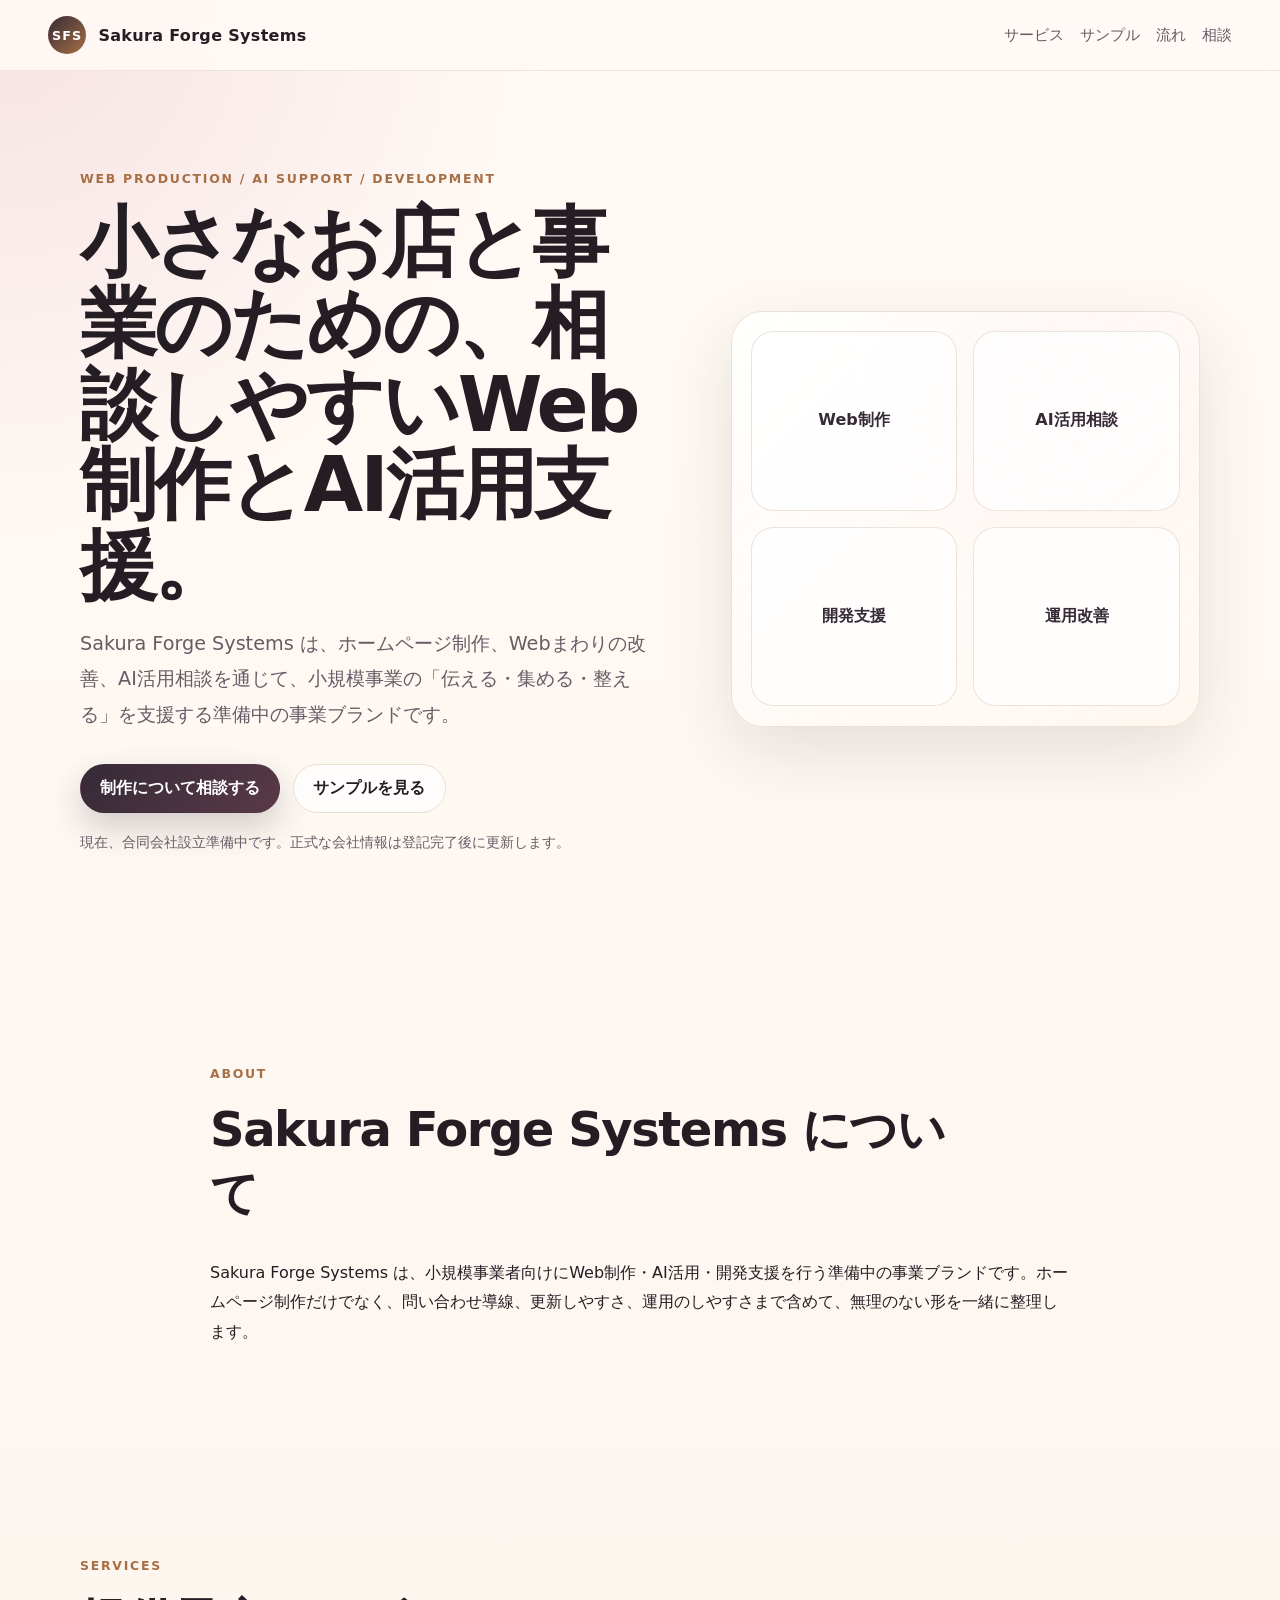
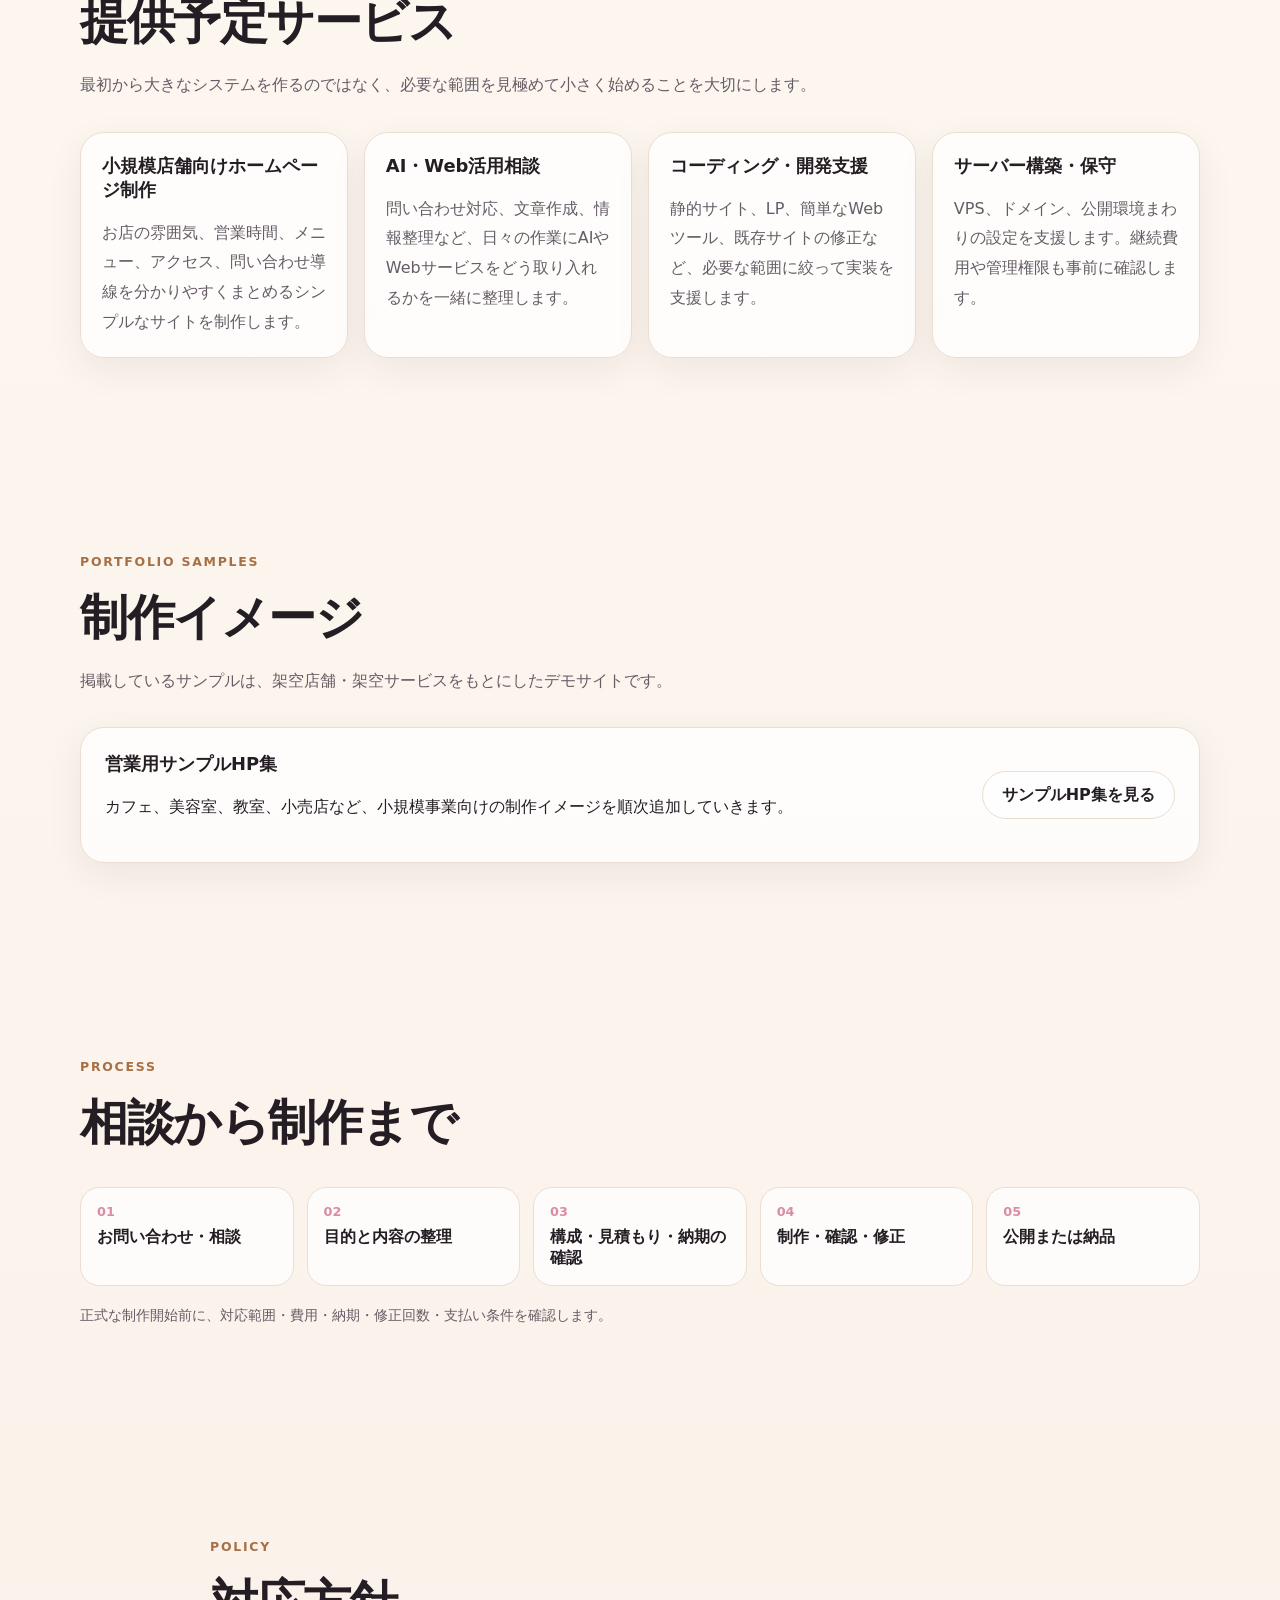
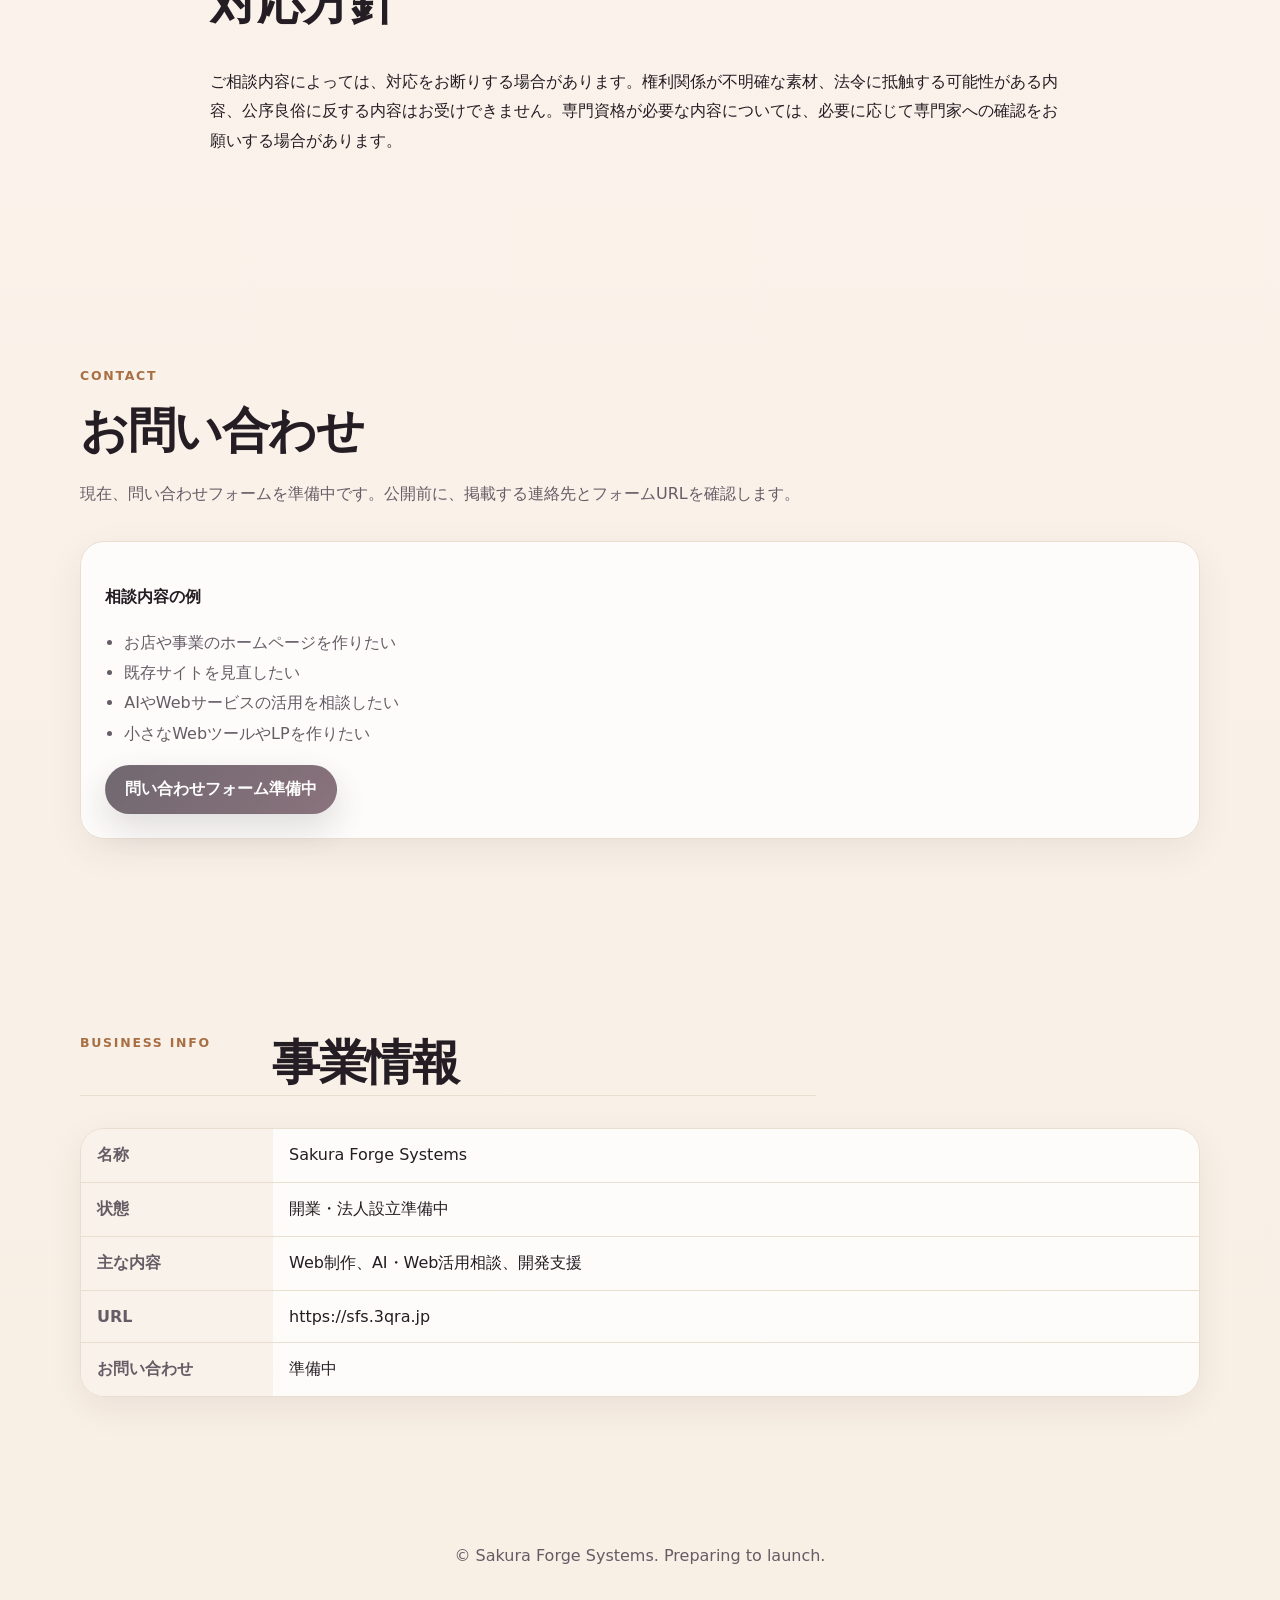
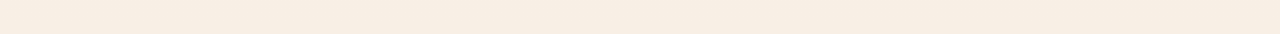
==== index.html @ 9e164d6a "Add initial company website" ====
<!DOCTYPE html>
<html lang="ja">
<head>
  <meta charset="utf-8">
  <meta name="viewport" content="width=device-width, initial-scale=1">
  <meta name="description" content="Sakura Forge Systems は、小規模店舗・個人事業向けに、ホームページ制作、Web改善、AI活用相談、開発支援を行う準備中の事業ブランドです。">
  <meta property="og:title" content="Sakura Forge Systems | 小さなお店と事業のためのWeb制作・AI活用支援">
  <meta property="og:description" content="小規模店舗・個人事業向けに、ホームページ制作、Web改善、AI活用相談、開発支援を行う準備中の事業ブランドです。">
  <meta property="og:type" content="website">
  <meta property="og:url" content="https://sfs.3qra.jp/">
  <meta name="theme-color" content="#2f2530">
  <title>Sakura Forge Systems | 小さなお店と事業のためのWeb制作・AI活用支援</title>
  <link rel="stylesheet" href="./styles.css">
</head>
<body>
  <header class="site-header">
    <a class="brand" href="#top" aria-label="Sakura Forge Systems ホーム">
      <span class="brand-mark">SFS</span>
      <span class="brand-text">Sakura Forge Systems</span>
    </a>
    <nav class="nav" aria-label="主要ナビゲーション">
      <a href="#services">サービス</a>
      <a href="#samples">サンプル</a>
      <a href="#process">流れ</a>
      <a href="#contact">相談</a>
    </nav>
  </header>

  <main id="top">
    <section class="hero section">
      <div class="hero-copy">
        <p class="eyebrow">Web production / AI support / Development</p>
        <h1>小さなお店と事業のための、相談しやすいWeb制作とAI活用支援。</h1>
        <p class="lead">Sakura Forge Systems は、ホームページ制作、Webまわりの改善、AI活用相談を通じて、小規模事業の「伝える・集める・整える」を支援する準備中の事業ブランドです。</p>
        <div class="actions">
          <a class="button primary" href="#contact">制作について相談する</a>
          <a class="button secondary" href="#samples">サンプルを見る</a>
        </div>
        <p class="notice">現在、合同会社設立準備中です。正式な会社情報は登記完了後に更新します。</p>
      </div>
      <div class="hero-card" aria-label="提供領域の概要">
        <span>Web制作</span>
        <span>AI活用相談</span>
        <span>開発支援</span>
        <span>運用改善</span>
      </div>
    </section>

    <section class="section about" id="about">
      <div class="section-heading">
        <p class="eyebrow">About</p>
        <h2>Sakura Forge Systems について</h2>
      </div>
      <p>Sakura Forge Systems は、小規模事業者向けにWeb制作・AI活用・開発支援を行う準備中の事業ブランドです。ホームページ制作だけでなく、問い合わせ導線、更新しやすさ、運用のしやすさまで含めて、無理のない形を一緒に整理します。</p>
    </section>

    <section class="section" id="services">
      <div class="section-heading">
        <p class="eyebrow">Services</p>
        <h2>提供予定サービス</h2>
        <p>最初から大きなシステムを作るのではなく、必要な範囲を見極めて小さく始めることを大切にします。</p>
      </div>
      <div class="card-grid">
        <article class="card">
          <h3>小規模店舗向けホームページ制作</h3>
          <p>お店の雰囲気、営業時間、メニュー、アクセス、問い合わせ導線を分かりやすくまとめるシンプルなサイトを制作します。</p>
        </article>
        <article class="card">
          <h3>AI・Web活用相談</h3>
          <p>問い合わせ対応、文章作成、情報整理など、日々の作業にAIやWebサービスをどう取り入れるかを一緒に整理します。</p>
        </article>
        <article class="card">
          <h3>コーディング・開発支援</h3>
          <p>静的サイト、LP、簡単なWebツール、既存サイトの修正など、必要な範囲に絞って実装を支援します。</p>
        </article>
        <article class="card">
          <h3>サーバー構築・保守</h3>
          <p>VPS、ドメイン、公開環境まわりの設定を支援します。継続費用や管理権限も事前に確認します。</p>
        </article>
      </div>
    </section>

    <section class="section samples" id="samples">
      <div class="section-heading">
        <p class="eyebrow">Portfolio Samples</p>
        <h2>制作イメージ</h2>
        <p>掲載しているサンプルは、架空店舗・架空サービスをもとにしたデモサイトです。</p>
      </div>
      <div class="sample-panel">
        <div>
          <h3>営業用サンプルHP集</h3>
          <p>カフェ、美容室、教室、小売店など、小規模事業向けの制作イメージを順次追加していきます。</p>
        </div>
        <a class="button secondary" href="https://github.com/Sakura-Forge-Systems/Sakura-Forge-Samples" aria-label="サンプルHP集を見る">サンプルHP集を見る</a>
      </div>
    </section>

    <section class="section" id="process">
      <div class="section-heading">
        <p class="eyebrow">Process</p>
        <h2>相談から制作まで</h2>
      </div>
      <ol class="steps">
        <li><span>01</span>お問い合わせ・相談</li>
        <li><span>02</span>目的と内容の整理</li>
        <li><span>03</span>構成・見積もり・納期の確認</li>
        <li><span>04</span>制作・確認・修正</li>
        <li><span>05</span>公開または納品</li>
      </ol>
      <p class="notice">正式な制作開始前に、対応範囲・費用・納期・修正回数・支払い条件を確認します。</p>
    </section>

    <section class="section policy" id="policy">
      <div class="section-heading">
        <p class="eyebrow">Policy</p>
        <h2>対応方針</h2>
      </div>
      <p>ご相談内容によっては、対応をお断りする場合があります。権利関係が不明確な素材、法令に抵触する可能性がある内容、公序良俗に反する内容はお受けできません。専門資格が必要な内容については、必要に応じて専門家への確認をお願いする場合があります。</p>
    </section>

    <section class="section contact" id="contact">
      <div class="section-heading">
        <p class="eyebrow">Contact</p>
        <h2>お問い合わせ</h2>
        <p>現在、問い合わせフォームを準備中です。公開前に、掲載する連絡先とフォームURLを確認します。</p>
      </div>
      <div class="contact-box">
        <p><strong>相談内容の例</strong></p>
        <ul>
          <li>お店や事業のホームページを作りたい</li>
          <li>既存サイトを見直したい</li>
          <li>AIやWebサービスの活用を相談したい</li>
          <li>小さなWebツールやLPを作りたい</li>
        </ul>
        <a class="button primary disabled" href="#" aria-disabled="true">問い合わせフォーム準備中</a>
      </div>
    </section>

    <section class="section business-info" id="info">
      <div class="section-heading">
        <p class="eyebrow">Business Info</p>
        <h2>事業情報</h2>
      </div>
      <dl>
        <div><dt>名称</dt><dd>Sakura Forge Systems</dd></div>
        <div><dt>状態</dt><dd>開業・法人設立準備中</dd></div>
        <div><dt>主な内容</dt><dd>Web制作、AI・Web活用相談、開発支援</dd></div>
        <div><dt>URL</dt><dd>https://sfs.3qra.jp</dd></div>
        <div><dt>お問い合わせ</dt><dd>準備中</dd></div>
      </dl>
    </section>
  </main>

  <footer class="footer">
    <p>© Sakura Forge Systems. Preparing to launch.</p>
  </footer>
</body>
</html>
---- styles.css ----
:root {
  --ink: #241d24;
  --muted: #665c66;
  --paper: #fffaf5;
  --surface: #ffffff;
  --line: #eaded1;
  --sakura: #d98ca5;
  --copper: #a86f45;
  --deep: #352a36;
  --shadow: 0 24px 70px rgba(54, 34, 32, .12);
}

* { box-sizing: border-box; }
html { scroll-behavior: smooth; }
body {
  margin: 0;
  font-family: system-ui, -apple-system, BlinkMacSystemFont, "Segoe UI", sans-serif;
  color: var(--ink);
  background:
    radial-gradient(circle at top left, rgba(217, 140, 165, .22), transparent 34rem),
    linear-gradient(180deg, #fffaf5 0%, #f8efe5 100%);
}

a { color: inherit; }

.site-header {
  position: sticky;
  top: 0;
  z-index: 10;
  display: flex;
  align-items: center;
  justify-content: space-between;
  gap: 1rem;
  padding: 1rem clamp(1rem, 4vw, 3rem);
  background: rgba(255, 250, 245, .86);
  border-bottom: 1px solid rgba(234, 222, 209, .8);
  backdrop-filter: blur(18px);
}

.brand { display: inline-flex; align-items: center; gap: .75rem; text-decoration: none; font-weight: 700; }
.brand-mark {
  display: grid;
  place-items: center;
  width: 2.4rem;
  height: 2.4rem;
  border-radius: 999px;
  color: white;
  background: linear-gradient(135deg, var(--deep), var(--copper));
  font-size: .8rem;
  letter-spacing: .08em;
}
.brand-text { letter-spacing: .02em; }
.nav { display: flex; gap: 1rem; font-size: .92rem; color: var(--muted); }
.nav a { text-decoration: none; }
.nav a:hover { color: var(--ink); }

.section { width: min(1120px, calc(100% - 2rem)); margin: 0 auto; padding: clamp(3.5rem, 8vw, 6rem) 0; }
.hero { display: grid; grid-template-columns: minmax(0, 1.1fr) minmax(280px, .9fr); gap: clamp(2rem, 6vw, 5rem); align-items: center; min-height: 78vh; }
.eyebrow { margin: 0 0 .8rem; color: var(--copper); font-size: .78rem; text-transform: uppercase; letter-spacing: .14em; font-weight: 700; }
h1, h2, h3, p { overflow-wrap: anywhere; }
h1 { margin: 0; font-size: clamp(2.3rem, 6vw, 5rem); line-height: 1.05; letter-spacing: -.04em; }
h2 { margin: 0; font-size: clamp(1.8rem, 4vw, 3rem); letter-spacing: -.03em; }
h3 { margin: 0 0 .75rem; font-size: 1.12rem; }
p { line-height: 1.85; }
.lead { color: var(--muted); font-size: clamp(1rem, 2vw, 1.2rem); max-width: 42rem; }
.actions { display: flex; flex-wrap: wrap; gap: .8rem; margin: 2rem 0 1rem; }
.button {
  display: inline-flex;
  align-items: center;
  justify-content: center;
  min-height: 3rem;
  padding: .8rem 1.2rem;
  border-radius: 999px;
  text-decoration: none;
  font-weight: 700;
  border: 1px solid var(--line);
}
.primary { color: #fff; background: linear-gradient(135deg, var(--deep), #5a3948); border-color: transparent; box-shadow: 0 14px 34px rgba(53, 42, 54, .22); }
.secondary { background: rgba(255,255,255,.78); }
.disabled { opacity: .7; pointer-events: none; }
.notice { color: var(--muted); font-size: .9rem; }

.hero-card {
  min-height: 26rem;
  display: grid;
  grid-template-columns: 1fr 1fr;
  gap: 1rem;
  padding: 1.2rem;
  border: 1px solid rgba(234, 222, 209, .9);
  border-radius: 2rem;
  background:
    linear-gradient(135deg, rgba(255,255,255,.88), rgba(255,246,239,.78)),
    radial-gradient(circle at 70% 20%, rgba(217, 140, 165, .34), transparent 14rem);
  box-shadow: var(--shadow);
}
.hero-card span {
  display: grid;
  place-items: center;
  padding: 1rem;
  border-radius: 1.4rem;
  background: rgba(255,255,255,.72);
  border: 1px solid rgba(234, 222, 209, .82);
  color: var(--deep);
  font-weight: 700;
  text-align: center;
}

.section-heading { max-width: 46rem; margin-bottom: 2rem; }
.section-heading p:last-child { color: var(--muted); }
.about, .policy { max-width: 860px; }
.card-grid { display: grid; grid-template-columns: repeat(4, 1fr); gap: 1rem; }
.card, .sample-panel, .contact-box, .business-info dl {
  border: 1px solid var(--line);
  border-radius: 1.5rem;
  background: rgba(255,255,255,.78);
  box-shadow: 0 12px 36px rgba(54, 34, 32, .07);
}
.card { padding: 1.3rem; }
.card p { color: var(--muted); margin-bottom: 0; }
.sample-panel { display: flex; align-items: center; justify-content: space-between; gap: 1.5rem; padding: 1.5rem; }
.steps { display: grid; grid-template-columns: repeat(5, 1fr); gap: .8rem; list-style: none; padding: 0; margin: 0 0 1rem; }
.steps li { padding: 1rem; border-radius: 1.2rem; background: rgba(255,255,255,.76); border: 1px solid var(--line); font-weight: 700; }
.steps span { display: block; color: var(--sakura); margin-bottom: .5rem; font-size: .8rem; }
.contact-box { padding: 1.5rem; }
.contact-box ul { line-height: 1.9; color: var(--muted); padding-left: 1.2rem; }
.business-info dl { margin: 0; overflow: hidden; }
.business-info div { display: grid; grid-template-columns: 12rem 1fr; border-bottom: 1px solid var(--line); }
.business-info div:last-child { border-bottom: 0; }
dt, dd { padding: 1rem; margin: 0; }
dt { color: var(--muted); background: rgba(248, 239, 229, .72); font-weight: 700; }
.footer { padding: 2rem 1rem 3rem; text-align: center; color: var(--muted); }

@media (max-width: 900px) {
  .hero { grid-template-columns: 1fr; min-height: auto; }
  .card-grid { grid-template-columns: repeat(2, 1fr); }
  .steps { grid-template-columns: 1fr 1fr; }
}
@media (max-width: 640px) {
  .site-header { align-items: flex-start; flex-direction: column; }
  .nav { width: 100%; overflow-x: auto; padding-bottom: .25rem; }
  .brand-text { font-size: .95rem; }
  .hero-card { min-height: 18rem; }
  .card-grid, .steps { grid-template-columns: 1fr; }
  .sample-panel { align-items: flex-start; flex-direction: column; }
  .business-info div { grid-template-columns: 1fr; }
  dt, dd { padding: .85rem 1rem; }
}
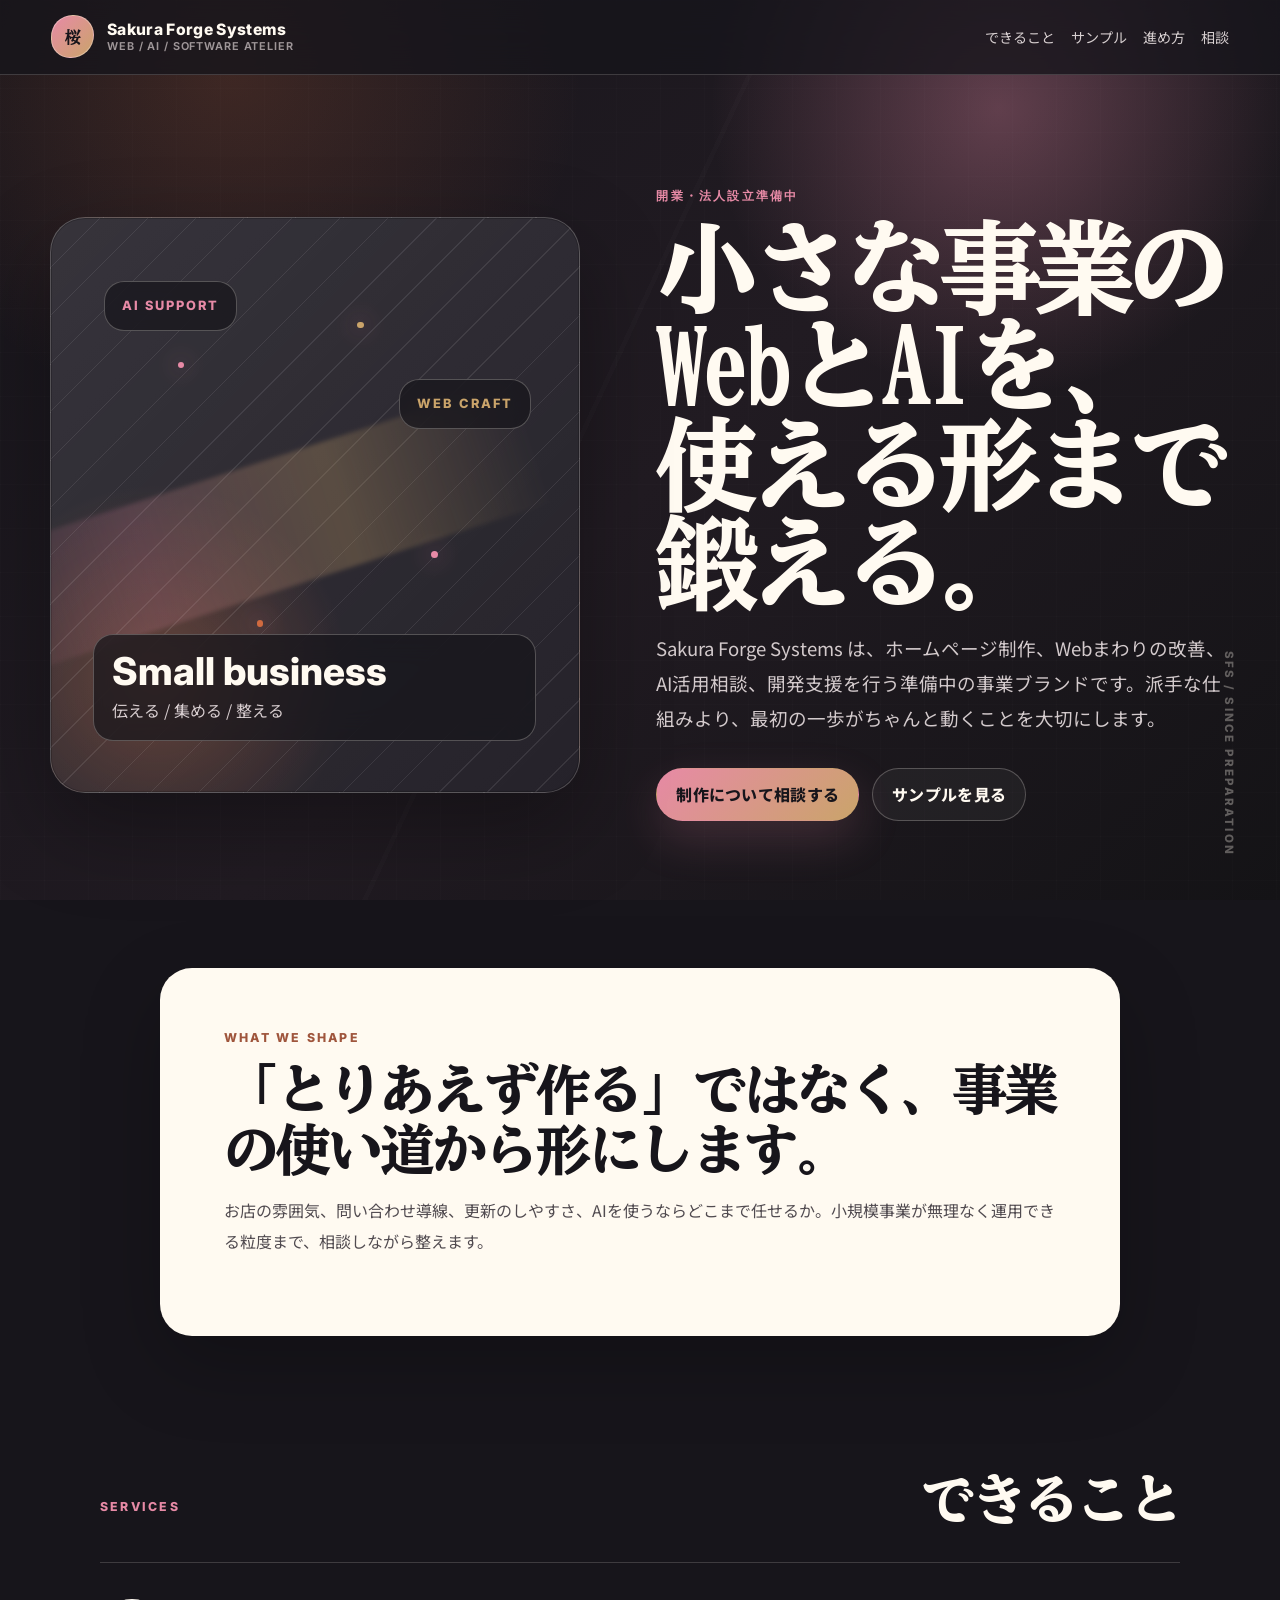
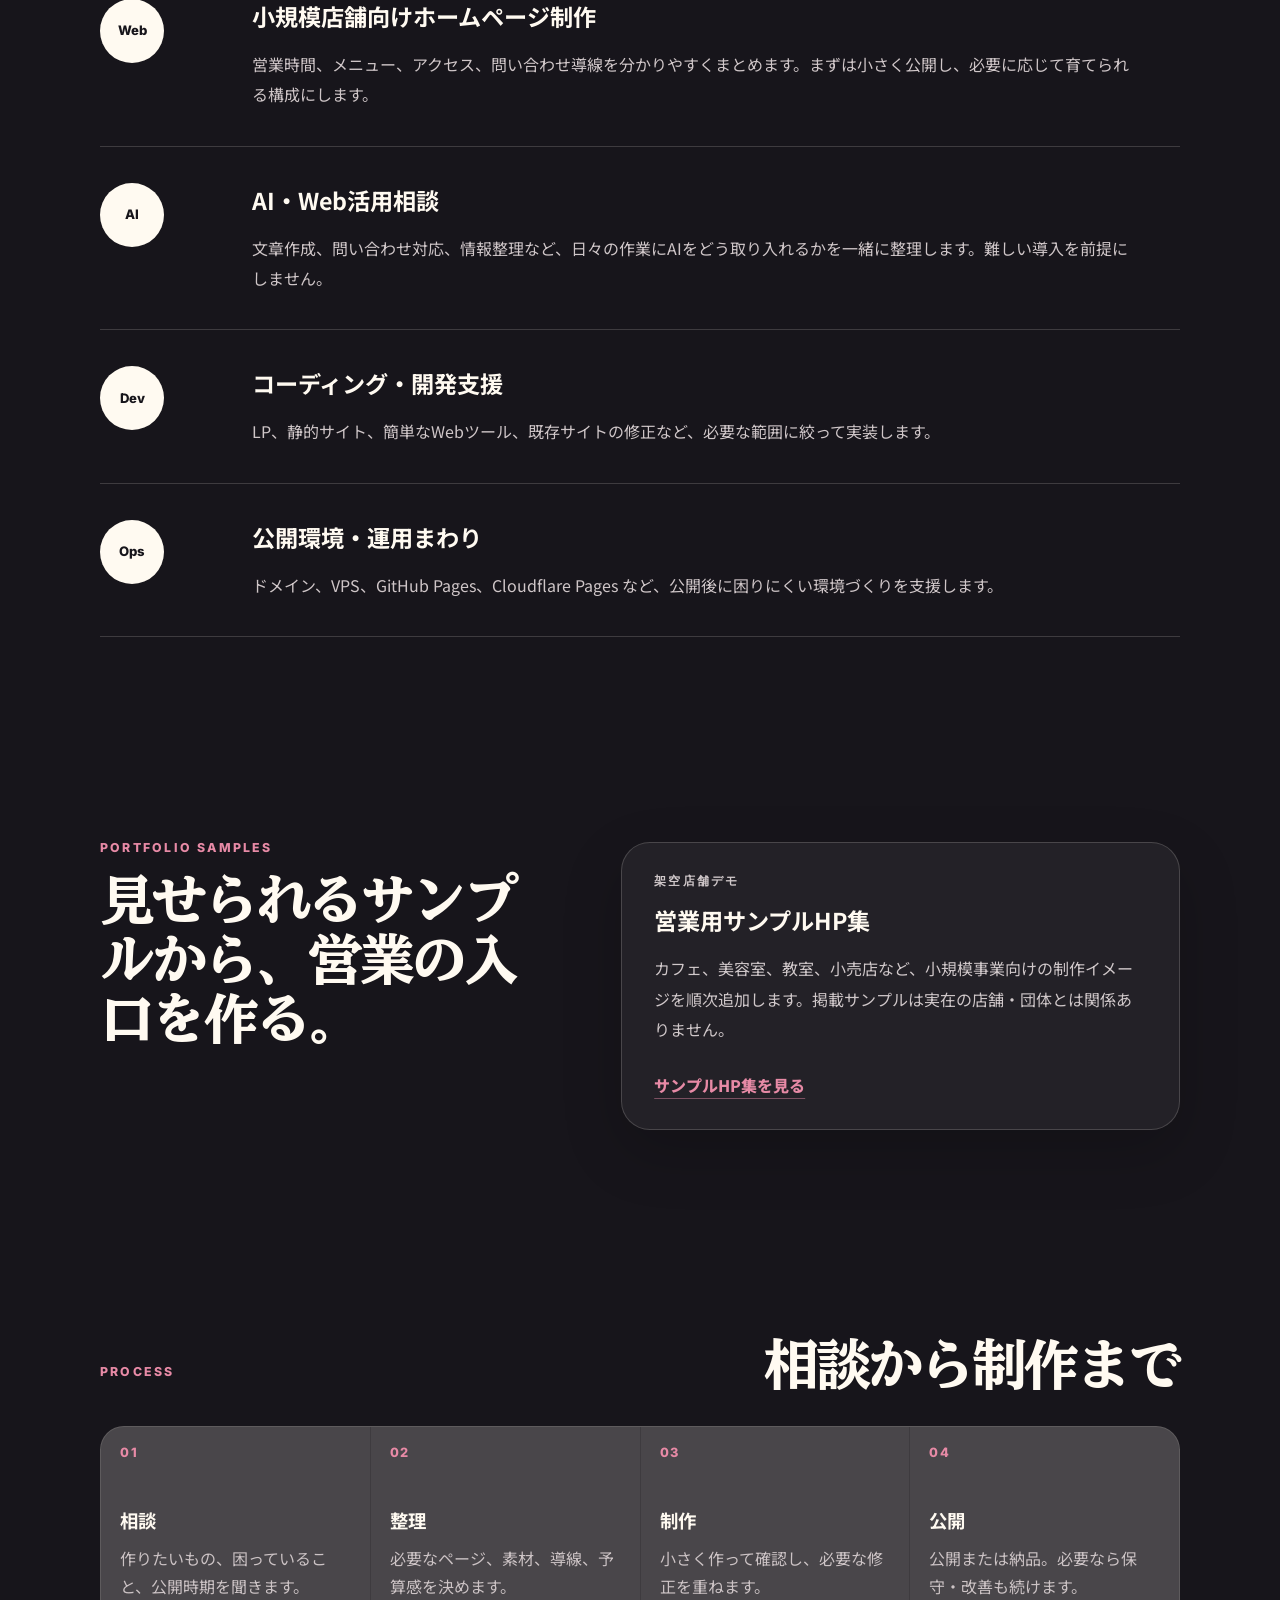
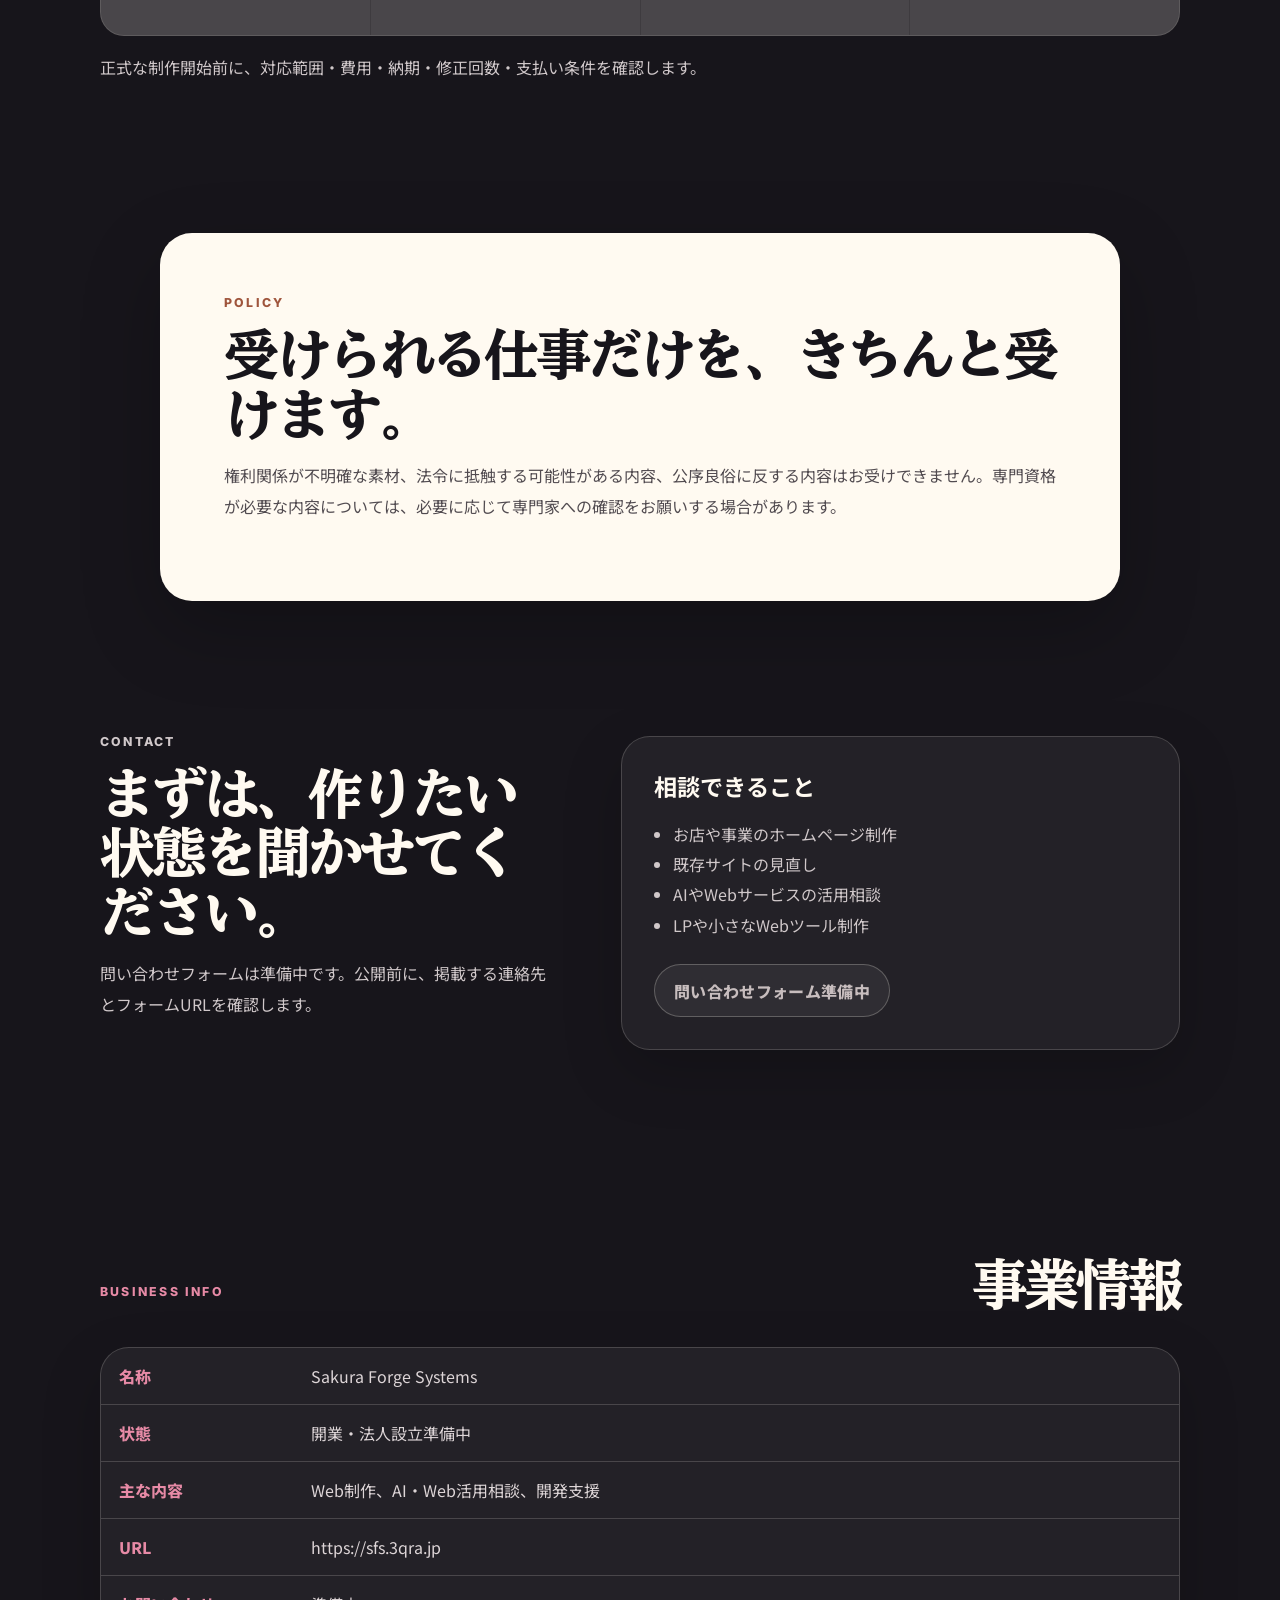
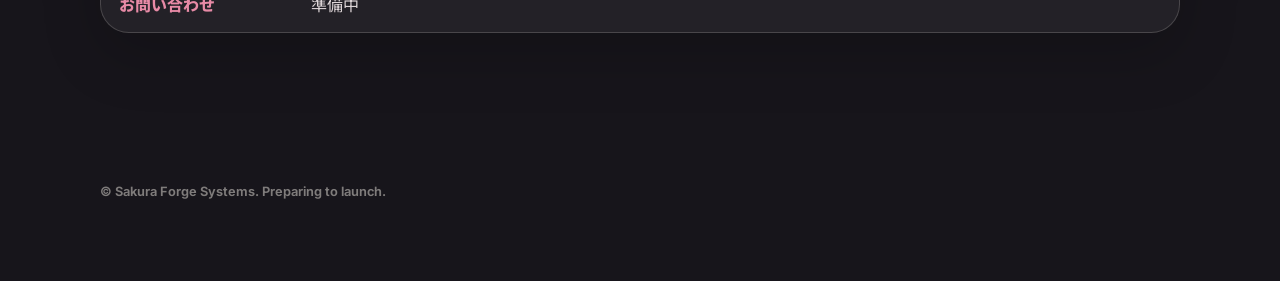
==== commit 6f716370: "Redesign company website with forge identity" ====
--- a/index.html
+++ b/index.html
@@ -4,144 +4,164 @@
   <meta charset="utf-8">
   <meta name="viewport" content="width=device-width, initial-scale=1">
   <meta name="description" content="Sakura Forge Systems は、小規模店舗・個人事業向けに、ホームページ制作、Web改善、AI活用相談、開発支援を行う準備中の事業ブランドです。">
-  <meta property="og:title" content="Sakura Forge Systems | 小さなお店と事業のためのWeb制作・AI活用支援">
-  <meta property="og:description" content="小規模店舗・個人事業向けに、ホームページ制作、Web改善、AI活用相談、開発支援を行う準備中の事業ブランドです。">
+  <meta property="og:title" content="Sakura Forge Systems | 小さな事業のWebとAIを鍛える工房">
+  <meta property="og:description" content="小規模店舗・個人事業向けに、Web制作、AI活用相談、開発支援を行う準備中の事業ブランドです。">
   <meta property="og:type" content="website">
   <meta property="og:url" content="https://sfs.3qra.jp/">
-  <meta name="theme-color" content="#2f2530">
-  <title>Sakura Forge Systems | 小さなお店と事業のためのWeb制作・AI活用支援</title>
+  <meta name="theme-color" content="#17151b">
+  <title>Sakura Forge Systems | 小さな事業のWebとAIを鍛える工房</title>
+  <link rel="preconnect" href="https://fonts.googleapis.com">
+  <link rel="preconnect" href="https://fonts.gstatic.com" crossorigin>
+  <link href="https://fonts.googleapis.com/css2?family=BIZ+UDMincho:wght@400;700&family=Inter:wght@500;650;800&family=Noto+Sans+JP:wght@400;500;700;900&display=swap" rel="stylesheet">
   <link rel="stylesheet" href="./styles.css">
 </head>
 <body>
+  <a class="skip-link" href="#content">本文へ移動</a>
+
   <header class="site-header">
     <a class="brand" href="#top" aria-label="Sakura Forge Systems ホーム">
-      <span class="brand-mark">SFS</span>
-      <span class="brand-text">Sakura Forge Systems</span>
+      <span class="brand-sigil">桜</span>
+      <span>
+        <strong>Sakura Forge Systems</strong>
+        <small>Web / AI / Software atelier</small>
+      </span>
     </a>
-    <nav class="nav" aria-label="主要ナビゲーション">
-      <a href="#services">サービス</a>
+    <nav class="site-nav" aria-label="主要ナビゲーション">
+      <a href="#services">できること</a>
       <a href="#samples">サンプル</a>
-      <a href="#process">流れ</a>
+      <a href="#process">進め方</a>
       <a href="#contact">相談</a>
     </nav>
   </header>
 
-  <main id="top">
-    <section class="hero section">
+  <main id="content">
+    <section class="hero" id="top" aria-labelledby="hero-title">
+      <div class="forge-plate" aria-hidden="true">
+        <span class="spark s1"></span>
+        <span class="spark s2"></span>
+        <span class="spark s3"></span>
+        <span class="spark s4"></span>
+        <div class="plate-card plate-main">
+          <b>Small business</b>
+          <span>伝える / 集める / 整える</span>
+        </div>
+        <div class="plate-card plate-sub">AI support</div>
+        <div class="plate-card plate-sub second">Web craft</div>
+      </div>
+
       <div class="hero-copy">
-        <p class="eyebrow">Web production / AI support / Development</p>
-        <h1>小さなお店と事業のための、相談しやすいWeb制作とAI活用支援。</h1>
-        <p class="lead">Sakura Forge Systems は、ホームページ制作、Webまわりの改善、AI活用相談を通じて、小規模事業の「伝える・集める・整える」を支援する準備中の事業ブランドです。</p>
-        <div class="actions">
+        <p class="kicker">開業・法人設立準備中</p>
+        <h1 id="hero-title">小さな事業のWebとAIを、使える形まで鍛える。</h1>
+        <p class="hero-lead">Sakura Forge Systems は、ホームページ制作、Webまわりの改善、AI活用相談、開発支援を行う準備中の事業ブランドです。派手な仕組みより、最初の一歩がちゃんと動くことを大切にします。</p>
+        <div class="hero-actions" aria-label="主要アクション">
           <a class="button primary" href="#contact">制作について相談する</a>
-          <a class="button secondary" href="#samples">サンプルを見る</a>
+          <a class="button ghost" href="#samples">サンプルを見る</a>
         </div>
-        <p class="notice">現在、合同会社設立準備中です。正式な会社情報は登記完了後に更新します。</p>
       </div>
-      <div class="hero-card" aria-label="提供領域の概要">
-        <span>Web制作</span>
-        <span>AI活用相談</span>
-        <span>開発支援</span>
-        <span>運用改善</span>
-      </div>
+
+      <p class="vertical-note">SFS / since preparation</p>
     </section>
 
-    <section class="section about" id="about">
-      <div class="section-heading">
-        <p class="eyebrow">About</p>
-        <h2>Sakura Forge Systems について</h2>
-      </div>
-      <p>Sakura Forge Systems は、小規模事業者向けにWeb制作・AI活用・開発支援を行う準備中の事業ブランドです。ホームページ制作だけでなく、問い合わせ導線、更新しやすさ、運用のしやすさまで含めて、無理のない形を一緒に整理します。</p>
+    <section class="intro band" aria-labelledby="intro-title">
+      <p class="section-label">What we shape</p>
+      <h2 id="intro-title">「とりあえず作る」ではなく、事業の使い道から形にします。</h2>
+      <p>お店の雰囲気、問い合わせ導線、更新のしやすさ、AIを使うならどこまで任せるか。小規模事業が無理なく運用できる粒度まで、相談しながら整えます。</p>
     </section>
 
-    <section class="section" id="services">
-      <div class="section-heading">
-        <p class="eyebrow">Services</p>
-        <h2>提供予定サービス</h2>
-        <p>最初から大きなシステムを作るのではなく、必要な範囲を見極めて小さく始めることを大切にします。</p>
+    <section class="services section" id="services" aria-labelledby="services-title">
+      <div class="section-head">
+        <p class="section-label">Services</p>
+        <h2 id="services-title">できること</h2>
       </div>
-      <div class="card-grid">
-        <article class="card">
-          <h3>小規模店舗向けホームページ制作</h3>
-          <p>お店の雰囲気、営業時間、メニュー、アクセス、問い合わせ導線を分かりやすくまとめるシンプルなサイトを制作します。</p>
+      <div class="service-list">
+        <article class="service-row">
+          <span class="service-mark">Web</span>
+          <div>
+            <h3>小規模店舗向けホームページ制作</h3>
+            <p>営業時間、メニュー、アクセス、問い合わせ導線を分かりやすくまとめます。まずは小さく公開し、必要に応じて育てられる構成にします。</p>
+          </div>
         </article>
-        <article class="card">
-          <h3>AI・Web活用相談</h3>
-          <p>問い合わせ対応、文章作成、情報整理など、日々の作業にAIやWebサービスをどう取り入れるかを一緒に整理します。</p>
+        <article class="service-row">
+          <span class="service-mark">AI</span>
+          <div>
+            <h3>AI・Web活用相談</h3>
+            <p>文章作成、問い合わせ対応、情報整理など、日々の作業にAIをどう取り入れるかを一緒に整理します。難しい導入を前提にしません。</p>
+          </div>
         </article>
-        <article class="card">
-          <h3>コーディング・開発支援</h3>
-          <p>静的サイト、LP、簡単なWebツール、既存サイトの修正など、必要な範囲に絞って実装を支援します。</p>
+        <article class="service-row">
+          <span class="service-mark">Dev</span>
+          <div>
+            <h3>コーディング・開発支援</h3>
+            <p>LP、静的サイト、簡単なWebツール、既存サイトの修正など、必要な範囲に絞って実装します。</p>
+          </div>
         </article>
-        <article class="card">
-          <h3>サーバー構築・保守</h3>
-          <p>VPS、ドメイン、公開環境まわりの設定を支援します。継続費用や管理権限も事前に確認します。</p>
+        <article class="service-row">
+          <span class="service-mark">Ops</span>
+          <div>
+            <h3>公開環境・運用まわり</h3>
+            <p>ドメイン、VPS、GitHub Pages、Cloudflare Pages など、公開後に困りにくい環境づくりを支援します。</p>
+          </div>
         </article>
       </div>
     </section>
 
-    <section class="section samples" id="samples">
-      <div class="section-heading">
-        <p class="eyebrow">Portfolio Samples</p>
-        <h2>制作イメージ</h2>
-        <p>掲載しているサンプルは、架空店舗・架空サービスをもとにしたデモサイトです。</p>
+    <section class="samples section split" id="samples" aria-labelledby="samples-title">
+      <div>
+        <p class="section-label">Portfolio samples</p>
+        <h2 id="samples-title">見せられるサンプルから、営業の入口を作る。</h2>
       </div>
-      <div class="sample-panel">
-        <div>
-          <h3>営業用サンプルHP集</h3>
-          <p>カフェ、美容室、教室、小売店など、小規模事業向けの制作イメージを順次追加していきます。</p>
-        </div>
-        <a class="button secondary" href="https://github.com/Sakura-Forge-Systems/Sakura-Forge-Samples" aria-label="サンプルHP集を見る">サンプルHP集を見る</a>
+      <div class="sample-card">
+        <p class="tag">架空店舗デモ</p>
+        <h3>営業用サンプルHP集</h3>
+        <p>カフェ、美容室、教室、小売店など、小規模事業向けの制作イメージを順次追加します。掲載サンプルは実在の店舗・団体とは関係ありません。</p>
+        <a class="text-link" href="https://github.com/Sakura-Forge-Systems/Sakura-Forge-Samples">サンプルHP集を見る</a>
       </div>
     </section>
 
-    <section class="section" id="process">
-      <div class="section-heading">
-        <p class="eyebrow">Process</p>
-        <h2>相談から制作まで</h2>
+    <section class="process section" id="process" aria-labelledby="process-title">
+      <div class="section-head">
+        <p class="section-label">Process</p>
+        <h2 id="process-title">相談から制作まで</h2>
       </div>
-      <ol class="steps">
-        <li><span>01</span>お問い合わせ・相談</li>
-        <li><span>02</span>目的と内容の整理</li>
-        <li><span>03</span>構成・見積もり・納期の確認</li>
-        <li><span>04</span>制作・確認・修正</li>
-        <li><span>05</span>公開または納品</li>
+      <ol class="process-track">
+        <li><b>相談</b><span>作りたいもの、困っていること、公開時期を聞きます。</span></li>
+        <li><b>整理</b><span>必要なページ、素材、導線、予算感を決めます。</span></li>
+        <li><b>制作</b><span>小さく作って確認し、必要な修正を重ねます。</span></li>
+        <li><b>公開</b><span>公開または納品。必要なら保守・改善も続けます。</span></li>
       </ol>
-      <p class="notice">正式な制作開始前に、対応範囲・費用・納期・修正回数・支払い条件を確認します。</p>
+      <p class="fineprint">正式な制作開始前に、対応範囲・費用・納期・修正回数・支払い条件を確認します。</p>
     </section>
 
-    <section class="section policy" id="policy">
-      <div class="section-heading">
-        <p class="eyebrow">Policy</p>
-        <h2>対応方針</h2>
-      </div>
-      <p>ご相談内容によっては、対応をお断りする場合があります。権利関係が不明確な素材、法令に抵触する可能性がある内容、公序良俗に反する内容はお受けできません。専門資格が必要な内容については、必要に応じて専門家への確認をお願いする場合があります。</p>
+    <section class="policy band" id="policy" aria-labelledby="policy-title">
+      <p class="section-label">Policy</p>
+      <h2 id="policy-title">受けられる仕事だけを、きちんと受けます。</h2>
+      <p>権利関係が不明確な素材、法令に抵触する可能性がある内容、公序良俗に反する内容はお受けできません。専門資格が必要な内容については、必要に応じて専門家への確認をお願いする場合があります。</p>
     </section>
 
-    <section class="section contact" id="contact">
-      <div class="section-heading">
-        <p class="eyebrow">Contact</p>
-        <h2>お問い合わせ</h2>
-        <p>現在、問い合わせフォームを準備中です。公開前に、掲載する連絡先とフォームURLを確認します。</p>
+    <section class="contact section split" id="contact" aria-labelledby="contact-title">
+      <div>
+        <p class="section-label">Contact</p>
+        <h2 id="contact-title">まずは、作りたい状態を聞かせてください。</h2>
+        <p>問い合わせフォームは準備中です。公開前に、掲載する連絡先とフォームURLを確認します。</p>
       </div>
-      <div class="contact-box">
-        <p><strong>相談内容の例</strong></p>
+      <div class="contact-panel">
+        <h3>相談できること</h3>
         <ul>
-          <li>お店や事業のホームページを作りたい</li>
-          <li>既存サイトを見直したい</li>
-          <li>AIやWebサービスの活用を相談したい</li>
-          <li>小さなWebツールやLPを作りたい</li>
+          <li>お店や事業のホームページ制作</li>
+          <li>既存サイトの見直し</li>
+          <li>AIやWebサービスの活用相談</li>
+          <li>LPや小さなWebツール制作</li>
         </ul>
-        <a class="button primary disabled" href="#" aria-disabled="true">問い合わせフォーム準備中</a>
+        <span class="button muted" aria-disabled="true">問い合わせフォーム準備中</span>
       </div>
     </section>
 
-    <section class="section business-info" id="info">
-      <div class="section-heading">
-        <p class="eyebrow">Business Info</p>
-        <h2>事業情報</h2>
+    <section class="business-info section" aria-labelledby="business-title">
+      <div class="section-head">
+        <p class="section-label">Business info</p>
+        <h2 id="business-title">事業情報</h2>
       </div>
-      <dl>
+      <dl class="info-grid">
         <div><dt>名称</dt><dd>Sakura Forge Systems</dd></div>
         <div><dt>状態</dt><dd>開業・法人設立準備中</dd></div>
         <div><dt>主な内容</dt><dd>Web制作、AI・Web活用相談、開発支援</dd></div>
@@ -151,7 +171,7 @@
     </section>
   </main>
 
-  <footer class="footer">
+  <footer class="site-footer">
     <p>© Sakura Forge Systems. Preparing to launch.</p>
   </footer>
 </body>
--- a/styles.css
+++ b/styles.css
@@ -1,147 +1,257 @@
 :root {
-  --ink: #241d24;
-  --muted: #665c66;
-  --paper: #fffaf5;
-  --surface: #ffffff;
-  --line: #eaded1;
-  --sakura: #d98ca5;
-  --copper: #a86f45;
-  --deep: #352a36;
-  --shadow: 0 24px 70px rgba(54, 34, 32, .12);
+  --charcoal: #17151b;
+  --iron: #25222b;
+  --ash: #f3eee7;
+  --rice: #fffaf1;
+  --smoke: #9e9698;
+  --petal: #e78aa6;
+  --ember: #d06a3f;
+  --brass: #caa46a;
+  --line: rgba(255, 250, 241, .17);
+  --dark-line: rgba(23, 21, 27, .14);
+  --body: "Noto Sans JP", system-ui, sans-serif;
+  --display: "BIZ UDMincho", serif;
+  --utility: "Inter", system-ui, sans-serif;
 }
 
 * { box-sizing: border-box; }
 html { scroll-behavior: smooth; }
 body {
   margin: 0;
-  font-family: system-ui, -apple-system, BlinkMacSystemFont, "Segoe UI", sans-serif;
-  color: var(--ink);
+  background: var(--charcoal);
+  color: var(--rice);
+  font-family: var(--body);
+  text-rendering: optimizeLegibility;
+}
+body::before {
+  content: "";
+  position: fixed;
+  inset: 0;
+  z-index: -2;
   background:
-    radial-gradient(circle at top left, rgba(217, 140, 165, .22), transparent 34rem),
-    linear-gradient(180deg, #fffaf5 0%, #f8efe5 100%);
+    radial-gradient(circle at 78% 12%, rgba(231, 138, 166, .32), transparent 18rem),
+    radial-gradient(circle at 18% 8%, rgba(208, 106, 63, .20), transparent 22rem),
+    linear-gradient(135deg, #17151b 0%, #211b22 52%, #141316 100%);
+}
+body::after {
+  content: "";
+  position: fixed;
+  inset: 0;
+  z-index: -1;
+  opacity: .35;
+  background-image:
+    linear-gradient(115deg, transparent 0 46%, rgba(255,255,255,.05) 46% 46.3%, transparent 46.3%),
+    linear-gradient(rgba(255,255,255,.045) 1px, transparent 1px),
+    linear-gradient(90deg, rgba(255,255,255,.035) 1px, transparent 1px);
+  background-size: 100% 100%, 44px 44px, 44px 44px;
+  pointer-events: none;
 }
 
 a { color: inherit; }
+.skip-link { position: absolute; left: -999px; top: 1rem; }
+.skip-link:focus { left: 1rem; z-index: 20; background: var(--rice); color: var(--charcoal); padding: .7rem 1rem; border-radius: 999px; }
+:focus-visible { outline: 3px solid var(--petal); outline-offset: 4px; }
 
 .site-header {
   position: sticky;
   top: 0;
   z-index: 10;
   display: flex;
+  justify-content: space-between;
   align-items: center;
-  justify-content: space-between;
-  gap: 1rem;
-  padding: 1rem clamp(1rem, 4vw, 3rem);
-  background: rgba(255, 250, 245, .86);
-  border-bottom: 1px solid rgba(234, 222, 209, .8);
+  gap: 1.5rem;
+  padding: .95rem clamp(1rem, 4vw, 3.25rem);
+  background: rgba(23, 21, 27, .78);
+  border-bottom: 1px solid var(--line);
   backdrop-filter: blur(18px);
 }
-
-.brand { display: inline-flex; align-items: center; gap: .75rem; text-decoration: none; font-weight: 700; }
-.brand-mark {
+.brand { display: inline-flex; gap: .8rem; align-items: center; text-decoration: none; }
+.brand-sigil {
   display: grid;
   place-items: center;
-  width: 2.4rem;
-  height: 2.4rem;
-  border-radius: 999px;
-  color: white;
-  background: linear-gradient(135deg, var(--deep), var(--copper));
-  font-size: .8rem;
-  letter-spacing: .08em;
-}
-.brand-text { letter-spacing: .02em; }
-.nav { display: flex; gap: 1rem; font-size: .92rem; color: var(--muted); }
-.nav a { text-decoration: none; }
-.nav a:hover { color: var(--ink); }
-
-.section { width: min(1120px, calc(100% - 2rem)); margin: 0 auto; padding: clamp(3.5rem, 8vw, 6rem) 0; }
-.hero { display: grid; grid-template-columns: minmax(0, 1.1fr) minmax(280px, .9fr); gap: clamp(2rem, 6vw, 5rem); align-items: center; min-height: 78vh; }
-.eyebrow { margin: 0 0 .8rem; color: var(--copper); font-size: .78rem; text-transform: uppercase; letter-spacing: .14em; font-weight: 700; }
+  width: 2.7rem;
+  height: 2.7rem;
+  border: 1px solid rgba(255, 250, 241, .35);
+  border-radius: 52% 48% 55% 45%;
+  color: var(--charcoal);
+  background: linear-gradient(135deg, var(--petal), var(--brass));
+  font-family: var(--display);
+  font-weight: 700;
+}
+.brand strong { display: block; font: 800 .98rem/1.1 var(--utility); letter-spacing: .02em; }
+.brand small { display: block; margin-top: .18rem; color: var(--smoke); font: 650 .68rem/1 var(--utility); letter-spacing: .08em; text-transform: uppercase; }
+.site-nav { display: flex; flex-wrap: wrap; gap: 1rem; color: #d7cfd0; font-size: .88rem; }
+.site-nav a { text-decoration: none; }
+.site-nav a:hover { color: var(--petal); }
+
+.hero {
+  position: relative;
+  min-height: 86svh;
+  display: grid;
+  grid-template-columns: minmax(0, .96fr) minmax(20rem, 1.04fr);
+  gap: clamp(2rem, 6vw, 5.5rem);
+  align-items: center;
+  width: min(1180px, calc(100% - 2rem));
+  margin: 0 auto;
+  padding: clamp(4rem, 9vw, 8rem) 0;
+}
+.hero-copy { order: 2; }
+.kicker, .section-label, .tag {
+  margin: 0 0 1rem;
+  color: var(--petal);
+  font: 800 .77rem/1 var(--utility);
+  letter-spacing: .18em;
+  text-transform: uppercase;
+}
 h1, h2, h3, p { overflow-wrap: anywhere; }
-h1 { margin: 0; font-size: clamp(2.3rem, 6vw, 5rem); line-height: 1.05; letter-spacing: -.04em; }
-h2 { margin: 0; font-size: clamp(1.8rem, 4vw, 3rem); letter-spacing: -.03em; }
-h3 { margin: 0 0 .75rem; font-size: 1.12rem; }
-p { line-height: 1.85; }
-.lead { color: var(--muted); font-size: clamp(1rem, 2vw, 1.2rem); max-width: 42rem; }
-.actions { display: flex; flex-wrap: wrap; gap: .8rem; margin: 2rem 0 1rem; }
+h1 {
+  margin: 0;
+  max-width: 12ch;
+  font-family: var(--display);
+  font-size: clamp(3.15rem, 8vw, 7.5rem);
+  line-height: .96;
+  letter-spacing: -.075em;
+  font-weight: 700;
+}
+h2 { margin: 0; font-family: var(--display); font-size: clamp(2rem, 4.3vw, 4.4rem); line-height: 1.08; letter-spacing: -.055em; }
+h3 { margin: 0; font-size: clamp(1.1rem, 2vw, 1.45rem); }
+p { line-height: 1.9; }
+.hero-lead { max-width: 42rem; color: #d3cacc; font-size: clamp(1rem, 1.5vw, 1.16rem); }
+.hero-actions { display: flex; flex-wrap: wrap; gap: .8rem; margin-top: 2rem; }
 .button {
   display: inline-flex;
   align-items: center;
   justify-content: center;
-  min-height: 3rem;
-  padding: .8rem 1.2rem;
+  min-height: 3.1rem;
+  padding: .85rem 1.18rem;
   border-radius: 999px;
   text-decoration: none;
-  font-weight: 700;
+  font-weight: 800;
+  letter-spacing: .02em;
+  border: 1px solid rgba(255, 250, 241, .24);
+}
+.button.primary { color: #17151b; border-color: transparent; background: linear-gradient(135deg, var(--petal), var(--brass)); box-shadow: 0 18px 46px rgba(231, 138, 166, .18); }
+.button.ghost { color: var(--rice); background: rgba(255,255,255,.045); }
+.button.muted { color: #c7bdbe; background: rgba(255,255,255,.055); }
+
+.forge-plate {
+  order: 1;
+  position: relative;
+  min-height: clamp(24rem, 45vw, 36rem);
+  border: 1px solid rgba(255, 250, 241, .20);
+  border-radius: 2.2rem;
+  overflow: hidden;
+  background:
+    linear-gradient(135deg, rgba(255,255,255,.10), rgba(255,255,255,.025)),
+    repeating-linear-gradient(135deg, rgba(255,255,255,.085) 0 1px, transparent 1px 34px),
+    radial-gradient(circle at 20% 80%, rgba(208, 106, 63, .34), transparent 12rem),
+    #201d25;
+  box-shadow: 0 34px 90px rgba(0,0,0,.32), inset 0 0 0 1px rgba(0,0,0,.2);
+}
+.forge-plate::before {
+  content: "";
+  position: absolute;
+  width: 38rem;
+  height: 8rem;
+  left: -7rem;
+  top: 44%;
+  transform: rotate(-18deg);
+  background: linear-gradient(90deg, transparent, rgba(231, 138, 166, .18), rgba(202, 164, 106, .28), transparent);
+  filter: blur(2px);
+}
+.plate-card {
+  position: absolute;
+  display: grid;
+  gap: .45rem;
+  padding: 1.1rem;
+  border: 1px solid rgba(255, 250, 241, .25);
+  border-radius: 1.25rem;
+  background: rgba(23, 21, 27, .72);
+  backdrop-filter: blur(14px);
+}
+.plate-main { left: 8%; right: 8%; bottom: 9%; }
+.plate-main b { font: 800 clamp(1.6rem, 3vw, 2.5rem)/1 var(--utility); }
+.plate-main span { color: #d8ced0; }
+.plate-sub { top: 11%; left: 10%; color: var(--petal); font: 800 .8rem/1 var(--utility); letter-spacing: .15em; text-transform: uppercase; }
+.plate-sub.second { top: 28%; left: auto; right: 9%; color: var(--brass); }
+.spark { position: absolute; width: .42rem; height: .42rem; border-radius: 999px; background: var(--petal); box-shadow: 0 0 24px var(--petal); }
+.s1 { left: 24%; top: 25%; }
+.s2 { left: 58%; top: 18%; background: var(--brass); }
+.s3 { left: 72%; top: 58%; }
+.s4 { left: 39%; top: 70%; background: var(--ember); }
+.vertical-note { position: absolute; right: -1rem; bottom: 5rem; writing-mode: vertical-rl; color: rgba(255,250,241,.32); font: 800 .72rem/1 var(--utility); letter-spacing: .18em; text-transform: uppercase; }
+
+.section { width: min(1080px, calc(100% - 2rem)); margin: 0 auto; padding: clamp(4rem, 8vw, 7rem) 0; }
+.band {
+  width: min(960px, calc(100% - 2rem));
+  margin: clamp(1rem, 3vw, 2rem) auto;
+  padding: clamp(2rem, 5vw, 4rem);
+  color: var(--charcoal);
+  background: var(--rice);
+  border-radius: 2rem;
+  box-shadow: 0 28px 80px rgba(0,0,0,.23);
+}
+.band .section-label { color: #9f553c; }
+.band p:not(.section-label) { color: #514b50; max-width: 60rem; }
+.section-head { display: flex; align-items: end; justify-content: space-between; gap: 1rem; margin-bottom: 2rem; }
+.service-list { border-top: 1px solid var(--line); }
+.service-row {
+  display: grid;
+  grid-template-columns: 7.5rem 1fr;
+  gap: clamp(1rem, 3vw, 2rem);
+  padding: clamp(1.4rem, 3vw, 2.25rem) 0;
+  border-bottom: 1px solid var(--line);
+}
+.service-row p { margin-bottom: 0; color: #cfc6c8; max-width: 55rem; }
+.service-mark { color: var(--charcoal); background: var(--rice); border-radius: 999px; width: 4rem; height: 4rem; display: grid; place-items: center; font: 800 .82rem/1 var(--utility); }
+.split { display: grid; grid-template-columns: minmax(0, .9fr) minmax(18rem, 1.1fr); gap: clamp(1.5rem, 5vw, 4rem); align-items: start; }
+.sample-card, .contact-panel, .info-grid {
   border: 1px solid var(--line);
-}
-.primary { color: #fff; background: linear-gradient(135deg, var(--deep), #5a3948); border-color: transparent; box-shadow: 0 14px 34px rgba(53, 42, 54, .22); }
-.secondary { background: rgba(255,255,255,.78); }
-.disabled { opacity: .7; pointer-events: none; }
-.notice { color: var(--muted); font-size: .9rem; }
-
-.hero-card {
-  min-height: 26rem;
-  display: grid;
-  grid-template-columns: 1fr 1fr;
-  gap: 1rem;
-  padding: 1.2rem;
-  border: 1px solid rgba(234, 222, 209, .9);
-  border-radius: 2rem;
-  background:
-    linear-gradient(135deg, rgba(255,255,255,.88), rgba(255,246,239,.78)),
-    radial-gradient(circle at 70% 20%, rgba(217, 140, 165, .34), transparent 14rem);
-  box-shadow: var(--shadow);
-}
-.hero-card span {
-  display: grid;
-  place-items: center;
-  padding: 1rem;
-  border-radius: 1.4rem;
-  background: rgba(255,255,255,.72);
-  border: 1px solid rgba(234, 222, 209, .82);
-  color: var(--deep);
-  font-weight: 700;
-  text-align: center;
-}
-
-.section-heading { max-width: 46rem; margin-bottom: 2rem; }
-.section-heading p:last-child { color: var(--muted); }
-.about, .policy { max-width: 860px; }
-.card-grid { display: grid; grid-template-columns: repeat(4, 1fr); gap: 1rem; }
-.card, .sample-panel, .contact-box, .business-info dl {
-  border: 1px solid var(--line);
-  border-radius: 1.5rem;
-  background: rgba(255,255,255,.78);
-  box-shadow: 0 12px 36px rgba(54, 34, 32, .07);
-}
-.card { padding: 1.3rem; }
-.card p { color: var(--muted); margin-bottom: 0; }
-.sample-panel { display: flex; align-items: center; justify-content: space-between; gap: 1.5rem; padding: 1.5rem; }
-.steps { display: grid; grid-template-columns: repeat(5, 1fr); gap: .8rem; list-style: none; padding: 0; margin: 0 0 1rem; }
-.steps li { padding: 1rem; border-radius: 1.2rem; background: rgba(255,255,255,.76); border: 1px solid var(--line); font-weight: 700; }
-.steps span { display: block; color: var(--sakura); margin-bottom: .5rem; font-size: .8rem; }
-.contact-box { padding: 1.5rem; }
-.contact-box ul { line-height: 1.9; color: var(--muted); padding-left: 1.2rem; }
-.business-info dl { margin: 0; overflow: hidden; }
-.business-info div { display: grid; grid-template-columns: 12rem 1fr; border-bottom: 1px solid var(--line); }
-.business-info div:last-child { border-bottom: 0; }
-dt, dd { padding: 1rem; margin: 0; }
-dt { color: var(--muted); background: rgba(248, 239, 229, .72); font-weight: 700; }
-.footer { padding: 2rem 1rem 3rem; text-align: center; color: var(--muted); }
-
-@media (max-width: 900px) {
-  .hero { grid-template-columns: 1fr; min-height: auto; }
-  .card-grid { grid-template-columns: repeat(2, 1fr); }
-  .steps { grid-template-columns: 1fr 1fr; }
-}
-@media (max-width: 640px) {
+  border-radius: 1.8rem;
+  background: rgba(255,255,255,.055);
+  box-shadow: 0 22px 60px rgba(0,0,0,.18);
+}
+.sample-card, .contact-panel { padding: clamp(1.4rem, 3vw, 2rem); }
+.sample-card p, .contact p, .fineprint { color: #d0c8ca; }
+.text-link { display: inline-flex; margin-top: .8rem; color: var(--petal); font-weight: 800; text-decoration-color: rgba(231,138,166,.45); text-underline-offset: .35em; }
+.process-track { counter-reset: step; list-style: none; padding: 0; margin: 0; display: grid; grid-template-columns: repeat(4, 1fr); gap: 1px; background: var(--line); border: 1px solid var(--line); border-radius: 1.5rem; overflow: hidden; }
+.process-track li { counter-increment: step; min-height: 13rem; padding: 1.2rem; background: rgba(255,255,255,.055); }
+.process-track li::before { content: "0" counter(step); display: block; margin-bottom: 3rem; color: var(--petal); font: 800 .8rem/1 var(--utility); letter-spacing: .12em; }
+.process-track b { display: block; margin-bottom: .65rem; font-size: 1.15rem; }
+.process-track span { color: #ccc3c5; line-height: 1.75; }
+.contact-panel ul { margin: 1rem 0 1.5rem; padding-left: 1.2rem; color: #d0c8ca; line-height: 1.9; }
+.info-grid { margin: 0; overflow: hidden; }
+.info-grid div { display: grid; grid-template-columns: 12rem 1fr; border-bottom: 1px solid var(--line); }
+.info-grid div:last-child { border-bottom: 0; }
+.info-grid dt, .info-grid dd { margin: 0; padding: 1rem 1.15rem; }
+.info-grid dt { color: var(--petal); font-weight: 800; }
+.info-grid dd { color: #ddd5d7; }
+.site-footer { width: min(1080px, calc(100% - 2rem)); margin: 0 auto; padding: 2rem 0 4rem; color: rgba(255,250,241,.45); font: 650 .8rem/1 var(--utility); }
+
+@media (prefers-reduced-motion: no-preference) {
+  .spark { animation: pulse 2.8s ease-in-out infinite; }
+  .s2 { animation-delay: .4s; }
+  .s3 { animation-delay: .9s; }
+  .s4 { animation-delay: 1.3s; }
+  @keyframes pulse { 50% { transform: scale(1.9); opacity: .45; } }
+}
+@media (max-width: 860px) {
   .site-header { align-items: flex-start; flex-direction: column; }
-  .nav { width: 100%; overflow-x: auto; padding-bottom: .25rem; }
-  .brand-text { font-size: .95rem; }
-  .hero-card { min-height: 18rem; }
-  .card-grid, .steps { grid-template-columns: 1fr; }
-  .sample-panel { align-items: flex-start; flex-direction: column; }
-  .business-info div { grid-template-columns: 1fr; }
-  dt, dd { padding: .85rem 1rem; }
-}
+  .site-nav { width: 100%; overflow-x: auto; padding-bottom: .2rem; }
+  .hero, .split { grid-template-columns: 1fr; }
+  .hero-copy, .forge-plate { order: initial; }
+  h1 { max-width: 13ch; }
+  .vertical-note { display: none; }
+  .section-head { display: block; }
+  .process-track { grid-template-columns: 1fr 1fr; }
+}
+@media (max-width: 560px) {
+  .hero { padding-top: 3rem; }
+  .forge-plate { min-height: 20rem; border-radius: 1.5rem; }
+  .service-row { grid-template-columns: 1fr; }
+  .process-track { grid-template-columns: 1fr; }
+  .process-track li { min-height: auto; }
+  .process-track li::before { margin-bottom: 1.4rem; }
+  .info-grid div { grid-template-columns: 1fr; }
+  .band, .sample-card, .contact-panel, .info-grid { border-radius: 1.25rem; }
+}
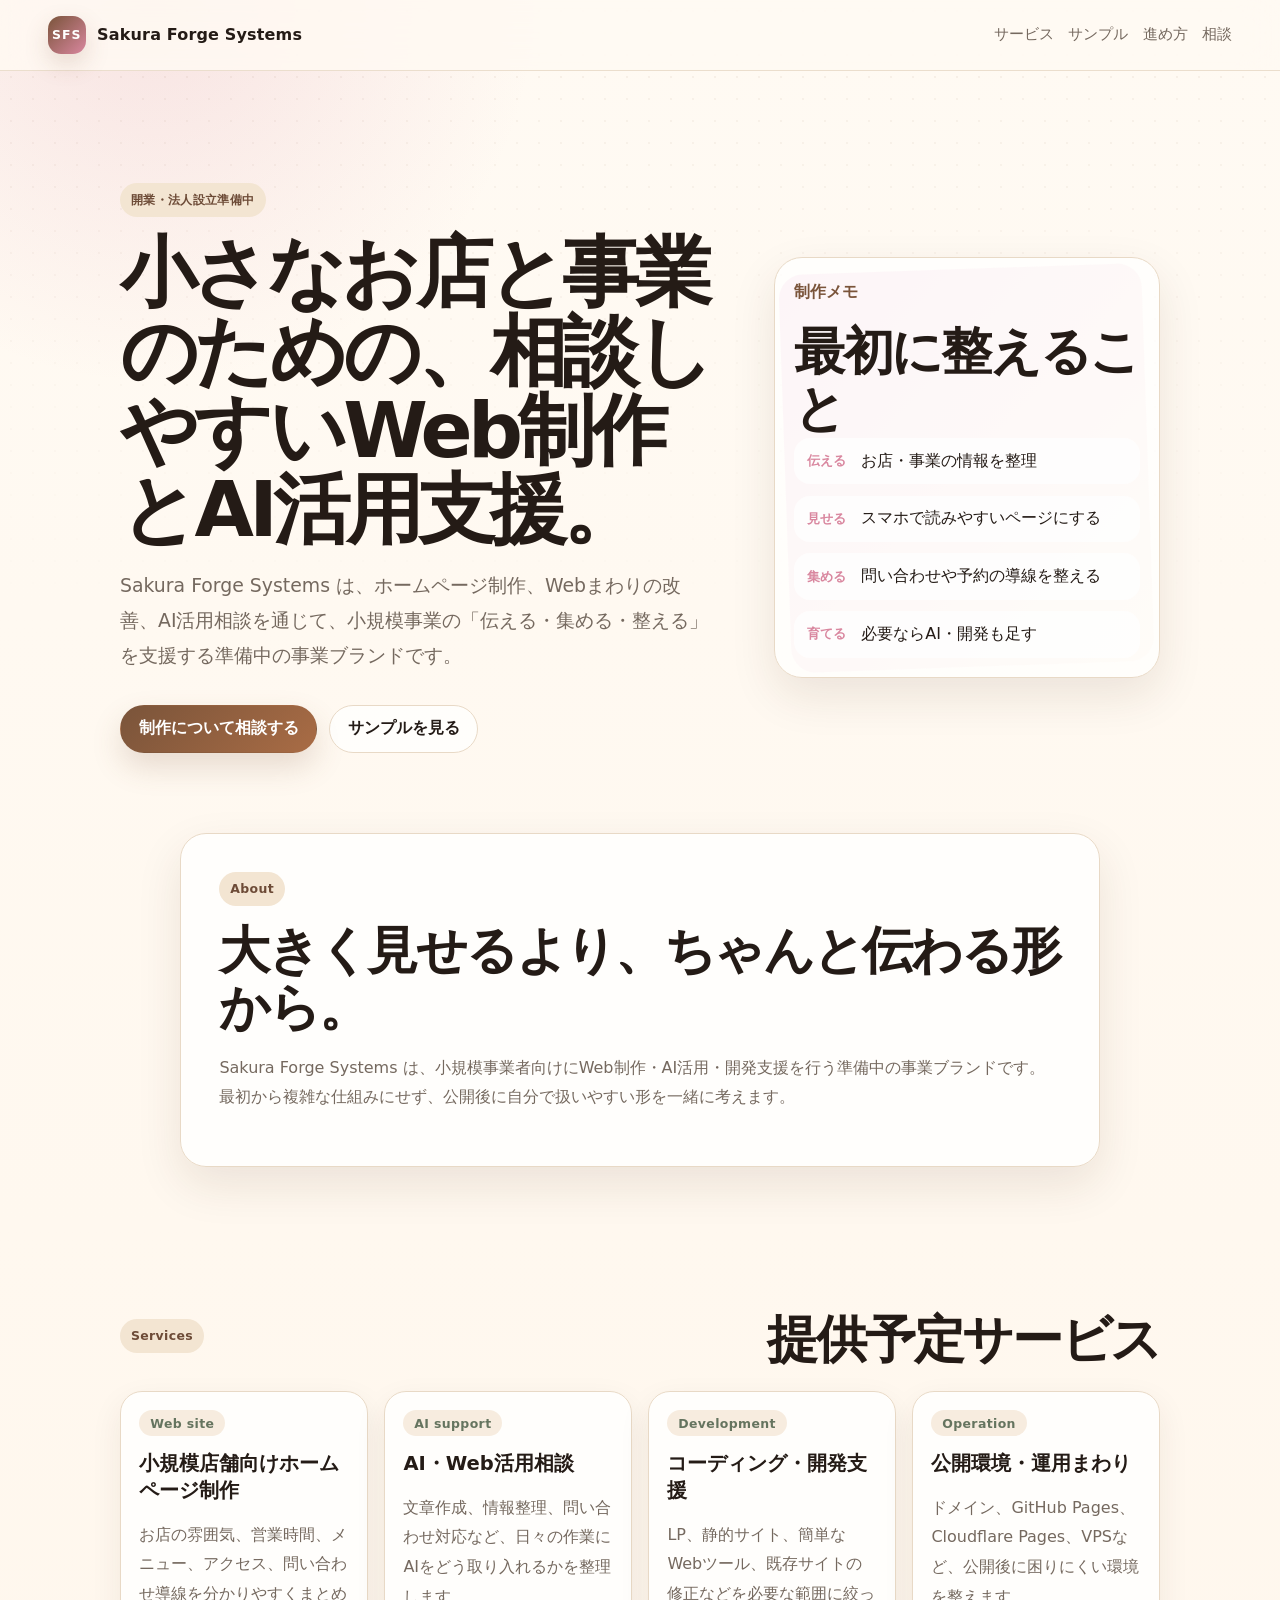
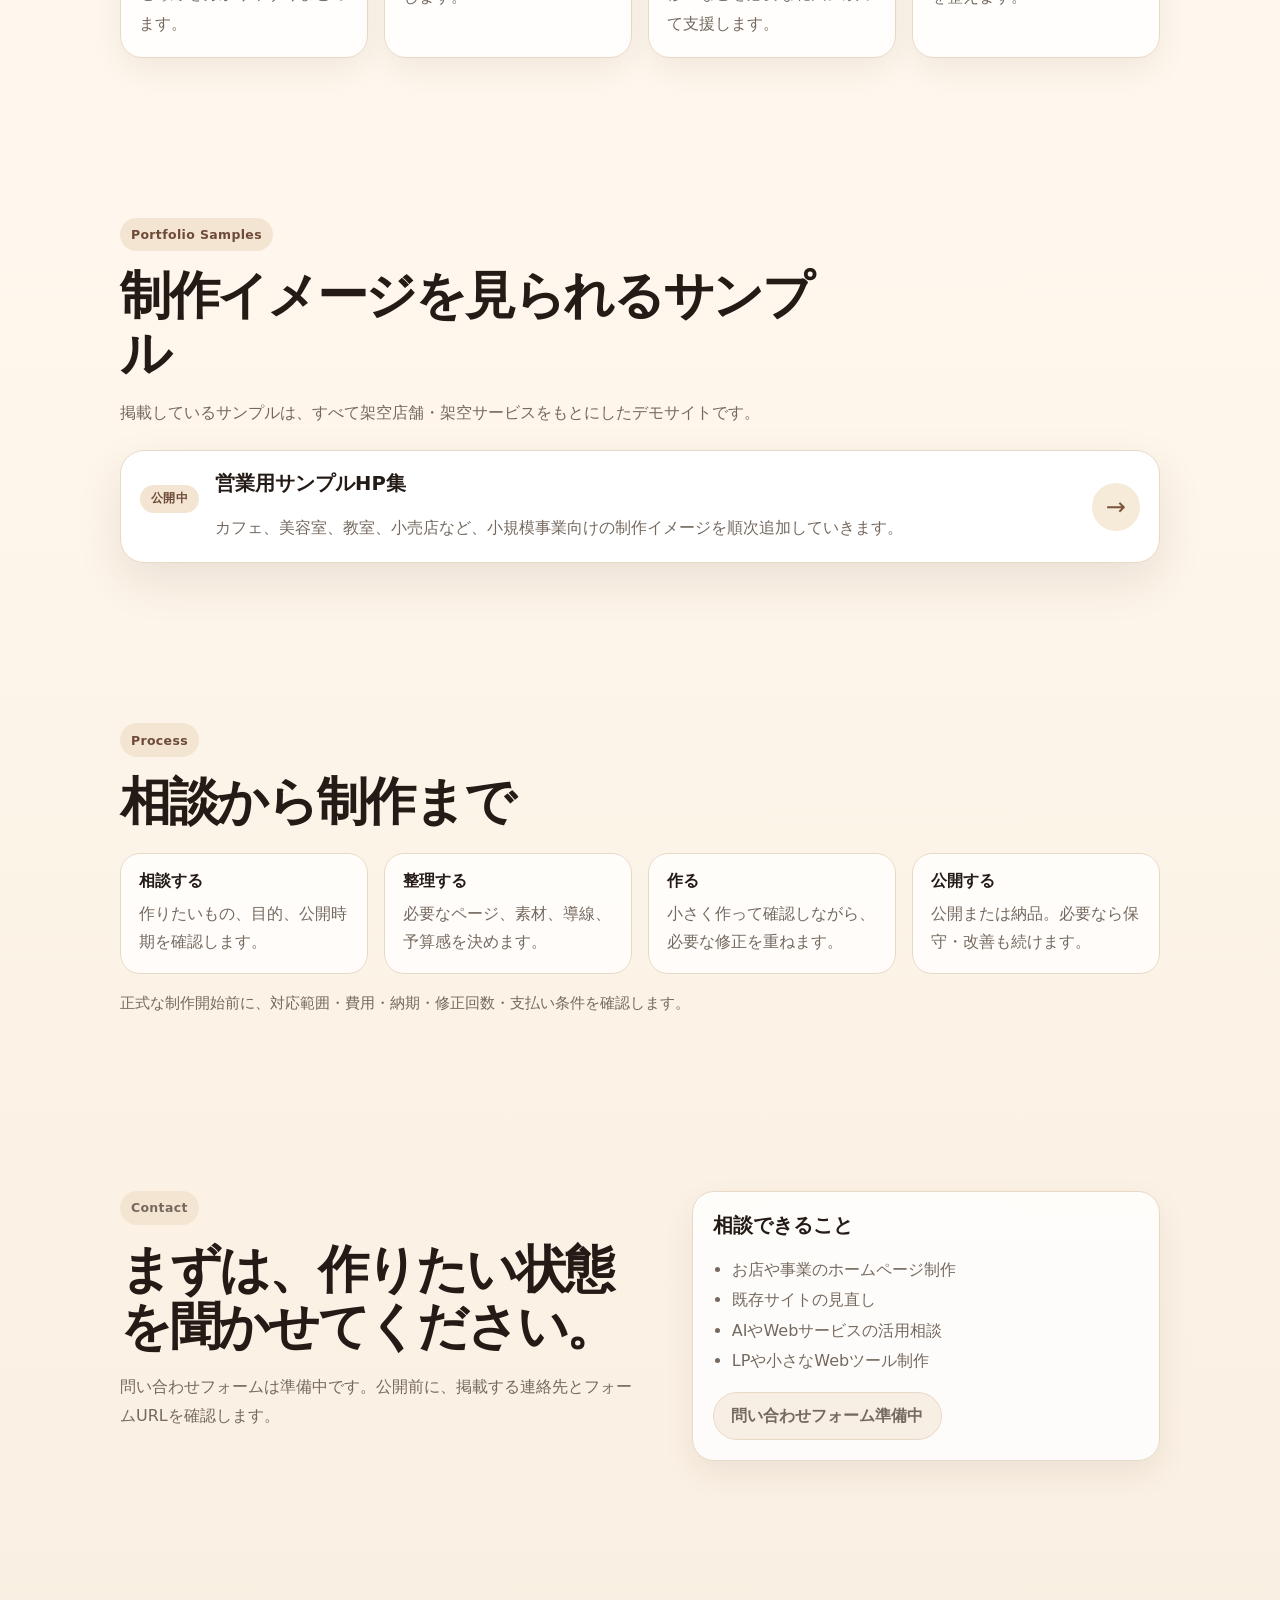
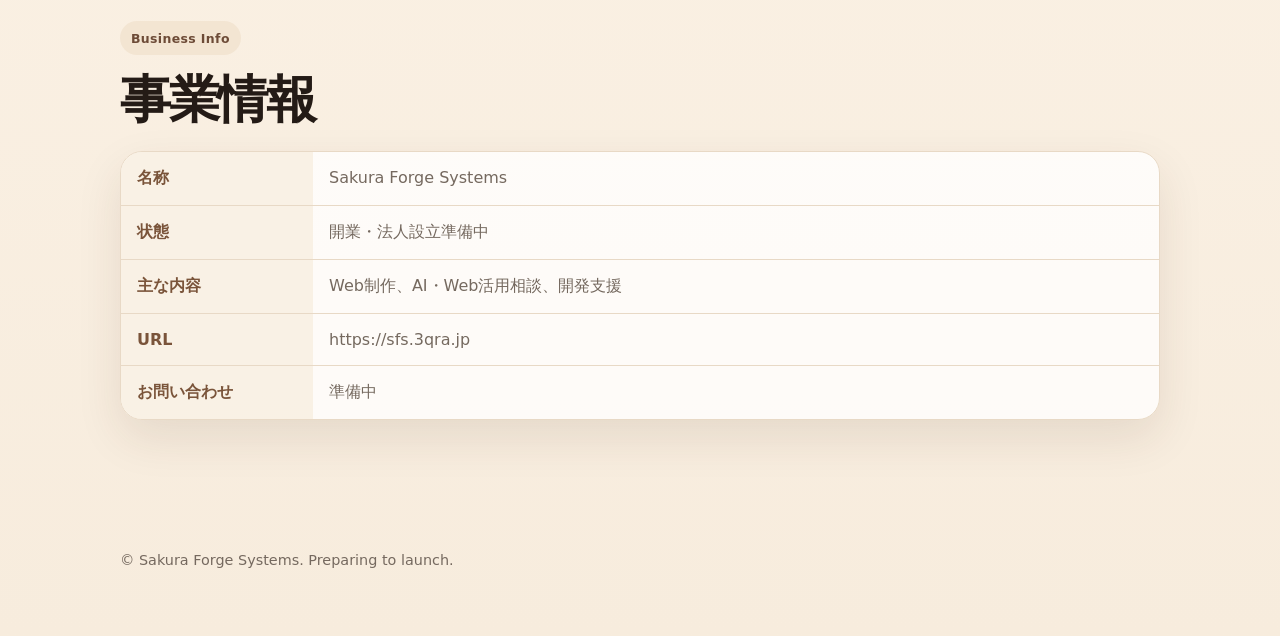
==== commit 4e0e6d1b: "Rebuild website with portfolio-inspired design" ====
--- a/index.html
+++ b/index.html
@@ -4,15 +4,12 @@
   <meta charset="utf-8">
   <meta name="viewport" content="width=device-width, initial-scale=1">
   <meta name="description" content="Sakura Forge Systems は、小規模店舗・個人事業向けに、ホームページ制作、Web改善、AI活用相談、開発支援を行う準備中の事業ブランドです。">
-  <meta property="og:title" content="Sakura Forge Systems | 小さな事業のWebとAIを鍛える工房">
-  <meta property="og:description" content="小規模店舗・個人事業向けに、Web制作、AI活用相談、開発支援を行う準備中の事業ブランドです。">
+  <meta property="og:title" content="Sakura Forge Systems | 小さなお店と事業のためのWeb制作・AI活用支援">
+  <meta property="og:description" content="小規模店舗・個人事業向けに、ホームページ制作、Web改善、AI活用相談、開発支援を行う準備中の事業ブランドです。">
   <meta property="og:type" content="website">
   <meta property="og:url" content="https://sfs.3qra.jp/">
-  <meta name="theme-color" content="#17151b">
-  <title>Sakura Forge Systems | 小さな事業のWebとAIを鍛える工房</title>
-  <link rel="preconnect" href="https://fonts.googleapis.com">
-  <link rel="preconnect" href="https://fonts.gstatic.com" crossorigin>
-  <link href="https://fonts.googleapis.com/css2?family=BIZ+UDMincho:wght@400;700&family=Inter:wght@500;650;800&family=Noto+Sans+JP:wght@400;500;700;900&display=swap" rel="stylesheet">
+  <meta name="theme-color" content="#fffaf3">
+  <title>Sakura Forge Systems | 小さなお店と事業のためのWeb制作・AI活用支援</title>
   <link rel="stylesheet" href="./styles.css">
 </head>
 <body>
@@ -20,14 +17,11 @@
 
   <header class="site-header">
     <a class="brand" href="#top" aria-label="Sakura Forge Systems ホーム">
-      <span class="brand-sigil">桜</span>
-      <span>
-        <strong>Sakura Forge Systems</strong>
-        <small>Web / AI / Software atelier</small>
-      </span>
+      <span class="brand-mark">SFS</span>
+      <span class="brand-name">Sakura Forge Systems</span>
     </a>
-    <nav class="site-nav" aria-label="主要ナビゲーション">
-      <a href="#services">できること</a>
+    <nav class="nav" aria-label="主要ナビゲーション">
+      <a href="#services">サービス</a>
       <a href="#samples">サンプル</a>
       <a href="#process">進め方</a>
       <a href="#contact">相談</a>
@@ -35,116 +29,101 @@
   </header>
 
   <main id="content">
-    <section class="hero" id="top" aria-labelledby="hero-title">
-      <div class="forge-plate" aria-hidden="true">
-        <span class="spark s1"></span>
-        <span class="spark s2"></span>
-        <span class="spark s3"></span>
-        <span class="spark s4"></span>
-        <div class="plate-card plate-main">
-          <b>Small business</b>
-          <span>伝える / 集める / 整える</span>
-        </div>
-        <div class="plate-card plate-sub">AI support</div>
-        <div class="plate-card plate-sub second">Web craft</div>
-      </div>
-
-      <div class="hero-copy">
-        <p class="kicker">開業・法人設立準備中</p>
-        <h1 id="hero-title">小さな事業のWebとAIを、使える形まで鍛える。</h1>
-        <p class="hero-lead">Sakura Forge Systems は、ホームページ制作、Webまわりの改善、AI活用相談、開発支援を行う準備中の事業ブランドです。派手な仕組みより、最初の一歩がちゃんと動くことを大切にします。</p>
-        <div class="hero-actions" aria-label="主要アクション">
+    <section class="hero" id="top">
+      <div class="hero-main">
+        <p class="badge">開業・法人設立準備中</p>
+        <h1>小さなお店と事業のための、相談しやすいWeb制作とAI活用支援。</h1>
+        <p class="lead">Sakura Forge Systems は、ホームページ制作、Webまわりの改善、AI活用相談を通じて、小規模事業の「伝える・集める・整える」を支援する準備中の事業ブランドです。</p>
+        <div class="actions">
           <a class="button primary" href="#contact">制作について相談する</a>
-          <a class="button ghost" href="#samples">サンプルを見る</a>
+          <a class="button secondary" href="#samples">サンプルを見る</a>
         </div>
       </div>
 
-      <p class="vertical-note">SFS / since preparation</p>
+      <aside class="hero-note" aria-label="Sakura Forge Systems の支援範囲">
+        <p class="note-label">制作メモ</p>
+        <h2>最初に整えること</h2>
+        <ul>
+          <li><span>伝える</span>お店・事業の情報を整理</li>
+          <li><span>見せる</span>スマホで読みやすいページにする</li>
+          <li><span>集める</span>問い合わせや予約の導線を整える</li>
+          <li><span>育てる</span>必要ならAI・開発も足す</li>
+        </ul>
+      </aside>
     </section>
 
-    <section class="intro band" aria-labelledby="intro-title">
-      <p class="section-label">What we shape</p>
-      <h2 id="intro-title">「とりあえず作る」ではなく、事業の使い道から形にします。</h2>
-      <p>お店の雰囲気、問い合わせ導線、更新のしやすさ、AIを使うならどこまで任せるか。小規模事業が無理なく運用できる粒度まで、相談しながら整えます。</p>
+    <section class="intro panel">
+      <p class="section-kicker">About</p>
+      <h2>大きく見せるより、ちゃんと伝わる形から。</h2>
+      <p>Sakura Forge Systems は、小規模事業者向けにWeb制作・AI活用・開発支援を行う準備中の事業ブランドです。最初から複雑な仕組みにせず、公開後に自分で扱いやすい形を一緒に考えます。</p>
     </section>
 
-    <section class="services section" id="services" aria-labelledby="services-title">
-      <div class="section-head">
-        <p class="section-label">Services</p>
-        <h2 id="services-title">できること</h2>
+    <section class="section" id="services">
+      <div class="section-heading">
+        <p class="section-kicker">Services</p>
+        <h2>提供予定サービス</h2>
       </div>
-      <div class="service-list">
-        <article class="service-row">
-          <span class="service-mark">Web</span>
-          <div>
-            <h3>小規模店舗向けホームページ制作</h3>
-            <p>営業時間、メニュー、アクセス、問い合わせ導線を分かりやすくまとめます。まずは小さく公開し、必要に応じて育てられる構成にします。</p>
-          </div>
+      <div class="service-grid">
+        <article class="card service-card">
+          <span class="card-label">Web site</span>
+          <h3>小規模店舗向けホームページ制作</h3>
+          <p>お店の雰囲気、営業時間、メニュー、アクセス、問い合わせ導線を分かりやすくまとめます。</p>
         </article>
-        <article class="service-row">
-          <span class="service-mark">AI</span>
-          <div>
-            <h3>AI・Web活用相談</h3>
-            <p>文章作成、問い合わせ対応、情報整理など、日々の作業にAIをどう取り入れるかを一緒に整理します。難しい導入を前提にしません。</p>
-          </div>
+        <article class="card service-card">
+          <span class="card-label">AI support</span>
+          <h3>AI・Web活用相談</h3>
+          <p>文章作成、情報整理、問い合わせ対応など、日々の作業にAIをどう取り入れるかを整理します。</p>
         </article>
-        <article class="service-row">
-          <span class="service-mark">Dev</span>
-          <div>
-            <h3>コーディング・開発支援</h3>
-            <p>LP、静的サイト、簡単なWebツール、既存サイトの修正など、必要な範囲に絞って実装します。</p>
-          </div>
+        <article class="card service-card">
+          <span class="card-label">Development</span>
+          <h3>コーディング・開発支援</h3>
+          <p>LP、静的サイト、簡単なWebツール、既存サイトの修正などを必要な範囲に絞って支援します。</p>
         </article>
-        <article class="service-row">
-          <span class="service-mark">Ops</span>
-          <div>
-            <h3>公開環境・運用まわり</h3>
-            <p>ドメイン、VPS、GitHub Pages、Cloudflare Pages など、公開後に困りにくい環境づくりを支援します。</p>
-          </div>
+        <article class="card service-card">
+          <span class="card-label">Operation</span>
+          <h3>公開環境・運用まわり</h3>
+          <p>ドメイン、GitHub Pages、Cloudflare Pages、VPSなど、公開後に困りにくい環境を整えます。</p>
         </article>
       </div>
     </section>
 
-    <section class="samples section split" id="samples" aria-labelledby="samples-title">
-      <div>
-        <p class="section-label">Portfolio samples</p>
-        <h2 id="samples-title">見せられるサンプルから、営業の入口を作る。</h2>
+    <section class="section samples" id="samples">
+      <div class="section-heading compact">
+        <p class="section-kicker">Portfolio Samples</p>
+        <h2>制作イメージを見られるサンプル</h2>
+        <p>掲載しているサンプルは、すべて架空店舗・架空サービスをもとにしたデモサイトです。</p>
       </div>
-      <div class="sample-card">
-        <p class="tag">架空店舗デモ</p>
-        <h3>営業用サンプルHP集</h3>
-        <p>カフェ、美容室、教室、小売店など、小規模事業向けの制作イメージを順次追加します。掲載サンプルは実在の店舗・団体とは関係ありません。</p>
-        <a class="text-link" href="https://github.com/Sakura-Forge-Systems/Sakura-Forge-Samples">サンプルHP集を見る</a>
-      </div>
+      <a class="sample-feature" href="https://github.com/Sakura-Forge-Systems/Sakura-Forge-Samples">
+        <span class="sample-status">公開中</span>
+        <div>
+          <h3>営業用サンプルHP集</h3>
+          <p>カフェ、美容室、教室、小売店など、小規模事業向けの制作イメージを順次追加していきます。</p>
+        </div>
+        <span class="sample-arrow" aria-hidden="true">→</span>
+      </a>
     </section>
 
-    <section class="process section" id="process" aria-labelledby="process-title">
-      <div class="section-head">
-        <p class="section-label">Process</p>
-        <h2 id="process-title">相談から制作まで</h2>
+    <section class="section process" id="process">
+      <div class="section-heading compact">
+        <p class="section-kicker">Process</p>
+        <h2>相談から制作まで</h2>
       </div>
-      <ol class="process-track">
-        <li><b>相談</b><span>作りたいもの、困っていること、公開時期を聞きます。</span></li>
-        <li><b>整理</b><span>必要なページ、素材、導線、予算感を決めます。</span></li>
-        <li><b>制作</b><span>小さく作って確認し、必要な修正を重ねます。</span></li>
-        <li><b>公開</b><span>公開または納品。必要なら保守・改善も続けます。</span></li>
+      <ol class="steps">
+        <li><strong>相談する</strong><span>作りたいもの、目的、公開時期を確認します。</span></li>
+        <li><strong>整理する</strong><span>必要なページ、素材、導線、予算感を決めます。</span></li>
+        <li><strong>作る</strong><span>小さく作って確認しながら、必要な修正を重ねます。</span></li>
+        <li><strong>公開する</strong><span>公開または納品。必要なら保守・改善も続けます。</span></li>
       </ol>
       <p class="fineprint">正式な制作開始前に、対応範囲・費用・納期・修正回数・支払い条件を確認します。</p>
     </section>
 
-    <section class="policy band" id="policy" aria-labelledby="policy-title">
-      <p class="section-label">Policy</p>
-      <h2 id="policy-title">受けられる仕事だけを、きちんと受けます。</h2>
-      <p>権利関係が不明確な素材、法令に抵触する可能性がある内容、公序良俗に反する内容はお受けできません。専門資格が必要な内容については、必要に応じて専門家への確認をお願いする場合があります。</p>
-    </section>
-
-    <section class="contact section split" id="contact" aria-labelledby="contact-title">
-      <div>
-        <p class="section-label">Contact</p>
-        <h2 id="contact-title">まずは、作りたい状態を聞かせてください。</h2>
+    <section class="section split" id="contact">
+      <div class="contact-copy">
+        <p class="section-kicker">Contact</p>
+        <h2>まずは、作りたい状態を聞かせてください。</h2>
         <p>問い合わせフォームは準備中です。公開前に、掲載する連絡先とフォームURLを確認します。</p>
       </div>
-      <div class="contact-panel">
+      <div class="card contact-card">
         <h3>相談できること</h3>
         <ul>
           <li>お店や事業のホームページ制作</li>
@@ -152,16 +131,16 @@
           <li>AIやWebサービスの活用相談</li>
           <li>LPや小さなWebツール制作</li>
         </ul>
-        <span class="button muted" aria-disabled="true">問い合わせフォーム準備中</span>
+        <span class="button disabled" aria-disabled="true">問い合わせフォーム準備中</span>
       </div>
     </section>
 
-    <section class="business-info section" aria-labelledby="business-title">
-      <div class="section-head">
-        <p class="section-label">Business info</p>
-        <h2 id="business-title">事業情報</h2>
+    <section class="section business-info">
+      <div class="section-heading compact">
+        <p class="section-kicker">Business Info</p>
+        <h2>事業情報</h2>
       </div>
-      <dl class="info-grid">
+      <dl class="info-table">
         <div><dt>名称</dt><dd>Sakura Forge Systems</dd></div>
         <div><dt>状態</dt><dd>開業・法人設立準備中</dd></div>
         <div><dt>主な内容</dt><dd>Web制作、AI・Web活用相談、開発支援</dd></div>
@@ -171,7 +150,7 @@
     </section>
   </main>
 
-  <footer class="site-footer">
+  <footer class="footer">
     <p>© Sakura Forge Systems. Preparing to launch.</p>
   </footer>
 </body>
--- a/styles.css
+++ b/styles.css
@@ -1,257 +1,219 @@
 :root {
-  --charcoal: #17151b;
-  --iron: #25222b;
-  --ash: #f3eee7;
-  --rice: #fffaf1;
-  --smoke: #9e9698;
-  --petal: #e78aa6;
-  --ember: #d06a3f;
-  --brass: #caa46a;
-  --line: rgba(255, 250, 241, .17);
-  --dark-line: rgba(23, 21, 27, .14);
-  --body: "Noto Sans JP", system-ui, sans-serif;
-  --display: "BIZ UDMincho", serif;
-  --utility: "Inter", system-ui, sans-serif;
+  --ink: #241b16;
+  --muted: #75695f;
+  --paper: #fffaf3;
+  --paper-2: #f6ead9;
+  --card: #ffffff;
+  --line: #e8d9c6;
+  --sakura: #d9879f;
+  --sakura-soft: #f7dce5;
+  --moss: #65745f;
+  --brown: #7a543a;
+  --shadow: 0 18px 46px rgba(67, 42, 22, .10);
 }
 
 * { box-sizing: border-box; }
 html { scroll-behavior: smooth; }
 body {
   margin: 0;
-  background: var(--charcoal);
-  color: var(--rice);
-  font-family: var(--body);
-  text-rendering: optimizeLegibility;
+  color: var(--ink);
+  background:
+    radial-gradient(circle at 12% 0%, rgba(217, 135, 159, .20), transparent 24rem),
+    linear-gradient(180deg, var(--paper) 0%, #fff7ed 48%, #f7ecdd 100%);
+  font-family: system-ui, -apple-system, BlinkMacSystemFont, "Segoe UI", "Noto Sans JP", sans-serif;
 }
 body::before {
   content: "";
   position: fixed;
   inset: 0;
-  z-index: -2;
-  background:
-    radial-gradient(circle at 78% 12%, rgba(231, 138, 166, .32), transparent 18rem),
-    radial-gradient(circle at 18% 8%, rgba(208, 106, 63, .20), transparent 22rem),
-    linear-gradient(135deg, #17151b 0%, #211b22 52%, #141316 100%);
-}
-body::after {
-  content: "";
-  position: fixed;
-  inset: 0;
   z-index: -1;
-  opacity: .35;
-  background-image:
-    linear-gradient(115deg, transparent 0 46%, rgba(255,255,255,.05) 46% 46.3%, transparent 46.3%),
-    linear-gradient(rgba(255,255,255,.045) 1px, transparent 1px),
-    linear-gradient(90deg, rgba(255,255,255,.035) 1px, transparent 1px);
-  background-size: 100% 100%, 44px 44px, 44px 44px;
+  opacity: .42;
+  background-image: radial-gradient(circle, rgba(122, 84, 58, .16) 1px, transparent 1px);
+  background-size: 22px 22px;
+  mask-image: linear-gradient(180deg, #000 0%, transparent 70%);
   pointer-events: none;
 }
 
 a { color: inherit; }
 .skip-link { position: absolute; left: -999px; top: 1rem; }
-.skip-link:focus { left: 1rem; z-index: 20; background: var(--rice); color: var(--charcoal); padding: .7rem 1rem; border-radius: 999px; }
-:focus-visible { outline: 3px solid var(--petal); outline-offset: 4px; }
+.skip-link:focus { left: 1rem; z-index: 20; padding: .7rem 1rem; border-radius: 999px; background: var(--ink); color: #fff; }
+:focus-visible { outline: 3px solid var(--sakura); outline-offset: 4px; }
 
 .site-header {
   position: sticky;
   top: 0;
   z-index: 10;
   display: flex;
+  align-items: center;
   justify-content: space-between;
-  align-items: center;
-  gap: 1.5rem;
-  padding: .95rem clamp(1rem, 4vw, 3.25rem);
-  background: rgba(23, 21, 27, .78);
-  border-bottom: 1px solid var(--line);
+  gap: 1rem;
+  padding: 1rem clamp(1rem, 4vw, 3rem);
+  background: rgba(255, 250, 243, .86);
+  border-bottom: 1px solid rgba(232, 217, 198, .84);
   backdrop-filter: blur(18px);
 }
-.brand { display: inline-flex; gap: .8rem; align-items: center; text-decoration: none; }
-.brand-sigil {
+.brand { display: inline-flex; align-items: center; gap: .72rem; text-decoration: none; font-weight: 800; }
+.brand-mark {
   display: grid;
   place-items: center;
-  width: 2.7rem;
-  height: 2.7rem;
-  border: 1px solid rgba(255, 250, 241, .35);
-  border-radius: 52% 48% 55% 45%;
-  color: var(--charcoal);
-  background: linear-gradient(135deg, var(--petal), var(--brass));
-  font-family: var(--display);
-  font-weight: 700;
-}
-.brand strong { display: block; font: 800 .98rem/1.1 var(--utility); letter-spacing: .02em; }
-.brand small { display: block; margin-top: .18rem; color: var(--smoke); font: 650 .68rem/1 var(--utility); letter-spacing: .08em; text-transform: uppercase; }
-.site-nav { display: flex; flex-wrap: wrap; gap: 1rem; color: #d7cfd0; font-size: .88rem; }
-.site-nav a { text-decoration: none; }
-.site-nav a:hover { color: var(--petal); }
-
+  width: 2.35rem;
+  height: 2.35rem;
+  border-radius: 13px;
+  color: #fff;
+  background: linear-gradient(135deg, var(--brown), var(--sakura));
+  font-size: .78rem;
+  letter-spacing: .08em;
+  box-shadow: 0 10px 24px rgba(122, 84, 58, .18);
+}
+.brand-name { letter-spacing: .01em; }
+.nav { display: flex; gap: .9rem; color: var(--muted); font-size: .92rem; white-space: nowrap; }
+.nav a { text-decoration: none; }
+.nav a:hover { color: var(--brown); }
+
+.hero, .section { width: min(1040px, calc(100% - 2rem)); margin: 0 auto; }
 .hero {
-  position: relative;
-  min-height: 86svh;
   display: grid;
-  grid-template-columns: minmax(0, .96fr) minmax(20rem, 1.04fr);
-  gap: clamp(2rem, 6vw, 5.5rem);
-  align-items: center;
-  width: min(1180px, calc(100% - 2rem));
-  margin: 0 auto;
-  padding: clamp(4rem, 9vw, 8rem) 0;
-}
-.hero-copy { order: 2; }
-.kicker, .section-label, .tag {
+  grid-template-columns: minmax(0, 1.1fr) minmax(18rem, .72fr);
+  gap: clamp(1.5rem, 5vw, 4rem);
+  align-items: center;
+  padding: clamp(4rem, 9vw, 7rem) 0 clamp(3rem, 8vw, 5rem);
+}
+.badge, .section-kicker, .card-label, .sample-status {
+  display: inline-flex;
+  width: fit-content;
+  align-items: center;
+  gap: .35rem;
   margin: 0 0 1rem;
-  color: var(--petal);
-  font: 800 .77rem/1 var(--utility);
-  letter-spacing: .18em;
-  text-transform: uppercase;
+  padding: .34rem .68rem;
+  border-radius: 999px;
+  color: #6d4b37;
+  background: #f3e5d2;
+  font-size: .78rem;
+  font-weight: 800;
+  letter-spacing: .03em;
 }
 h1, h2, h3, p { overflow-wrap: anywhere; }
 h1 {
   margin: 0;
-  max-width: 12ch;
-  font-family: var(--display);
-  font-size: clamp(3.15rem, 8vw, 7.5rem);
-  line-height: .96;
-  letter-spacing: -.075em;
-  font-weight: 700;
-}
-h2 { margin: 0; font-family: var(--display); font-size: clamp(2rem, 4.3vw, 4.4rem); line-height: 1.08; letter-spacing: -.055em; }
-h3 { margin: 0; font-size: clamp(1.1rem, 2vw, 1.45rem); }
-p { line-height: 1.9; }
-.hero-lead { max-width: 42rem; color: #d3cacc; font-size: clamp(1rem, 1.5vw, 1.16rem); }
-.hero-actions { display: flex; flex-wrap: wrap; gap: .8rem; margin-top: 2rem; }
+  max-width: 13ch;
+  font-size: clamp(2.55rem, 6vw, 5.4rem);
+  line-height: 1.03;
+  letter-spacing: -.06em;
+}
+h2 { margin: 0; font-size: clamp(1.8rem, 4vw, 3.45rem); line-height: 1.12; letter-spacing: -.045em; }
+h3 { margin: 0; font-size: 1.22rem; }
+p { line-height: 1.85; }
+.lead { max-width: 42rem; color: var(--muted); font-size: clamp(1rem, 1.8vw, 1.18rem); }
+.actions { display: flex; flex-wrap: wrap; gap: .75rem; margin-top: 2rem; }
 .button {
   display: inline-flex;
   align-items: center;
   justify-content: center;
-  min-height: 3.1rem;
-  padding: .85rem 1.18rem;
+  min-height: 3rem;
+  padding: .78rem 1.1rem;
+  border: 1px solid var(--line);
   border-radius: 999px;
+  background: var(--card);
+  color: var(--ink);
   text-decoration: none;
   font-weight: 800;
-  letter-spacing: .02em;
-  border: 1px solid rgba(255, 250, 241, .24);
-}
-.button.primary { color: #17151b; border-color: transparent; background: linear-gradient(135deg, var(--petal), var(--brass)); box-shadow: 0 18px 46px rgba(231, 138, 166, .18); }
-.button.ghost { color: var(--rice); background: rgba(255,255,255,.045); }
-.button.muted { color: #c7bdbe; background: rgba(255,255,255,.055); }
-
-.forge-plate {
-  order: 1;
+}
+.button.primary { border-color: transparent; color: #fff; background: linear-gradient(135deg, var(--brown), #a96c45); box-shadow: 0 14px 30px rgba(122, 84, 58, .18); }
+.button.secondary { background: rgba(255,255,255,.72); }
+.button.disabled { color: var(--muted); background: #f8efe4; }
+.hero-note {
   position: relative;
-  min-height: clamp(24rem, 45vw, 36rem);
-  border: 1px solid rgba(255, 250, 241, .20);
-  border-radius: 2.2rem;
-  overflow: hidden;
-  background:
-    linear-gradient(135deg, rgba(255,255,255,.10), rgba(255,255,255,.025)),
-    repeating-linear-gradient(135deg, rgba(255,255,255,.085) 0 1px, transparent 1px 34px),
-    radial-gradient(circle at 20% 80%, rgba(208, 106, 63, .34), transparent 12rem),
-    #201d25;
-  box-shadow: 0 34px 90px rgba(0,0,0,.32), inset 0 0 0 1px rgba(0,0,0,.2);
-}
-.forge-plate::before {
+  padding: 1.2rem;
+  border: 1px solid var(--line);
+  border-radius: 28px;
+  background: rgba(255,255,255,.72);
+  box-shadow: var(--shadow);
+}
+.hero-note::before {
   content: "";
   position: absolute;
-  width: 38rem;
-  height: 8rem;
-  left: -7rem;
-  top: 44%;
-  transform: rotate(-18deg);
-  background: linear-gradient(90deg, transparent, rgba(231, 138, 166, .18), rgba(202, 164, 106, .28), transparent);
-  filter: blur(2px);
-}
-.plate-card {
-  position: absolute;
+  inset: .65rem;
+  z-index: -1;
+  border-radius: 24px;
+  background: linear-gradient(135deg, var(--sakura-soft), #fff6e8);
+  transform: rotate(-2deg);
+}
+.note-label { margin: 0 0 1rem; color: var(--brown); font-weight: 800; }
+.hero-note ul { list-style: none; padding: 0; margin: 0; display: grid; gap: .7rem; }
+.hero-note li { display: grid; grid-template-columns: 2.7rem 1fr; gap: .7rem; align-items: center; padding: .8rem; border-radius: 16px; background: rgba(255,255,255,.72); }
+.hero-note span { color: var(--sakura); font-weight: 900; font-size: .82rem; }
+
+.panel {
+  width: min(920px, calc(100% - 2rem));
+  margin: 0 auto clamp(2rem, 5vw, 4rem);
+  padding: clamp(1.4rem, 4vw, 2.4rem);
+  border: 1px solid var(--line);
+  border-radius: 26px;
+  background: rgba(255,255,255,.78);
+  box-shadow: var(--shadow);
+}
+.panel p:last-child { color: var(--muted); max-width: 58rem; }
+.section { padding: clamp(3rem, 7vw, 5rem) 0; }
+.section-heading { display: flex; align-items: end; justify-content: space-between; gap: 1rem; margin-bottom: 1.4rem; }
+.section-heading.compact { display: block; max-width: 720px; }
+.section-heading.compact p:last-child { color: var(--muted); }
+.service-grid { display: grid; grid-template-columns: repeat(4, 1fr); gap: 1rem; }
+.card {
+  border: 1px solid var(--line);
+  border-radius: 22px;
+  background: rgba(255,255,255,.80);
+  box-shadow: 0 12px 32px rgba(67, 42, 22, .075);
+}
+.service-card { padding: 1.15rem; }
+.service-card p { color: var(--muted); margin-bottom: 0; }
+.card-label { margin-bottom: .85rem; background: #f7ecdf; color: var(--moss); }
+.sample-feature {
   display: grid;
-  gap: .45rem;
-  padding: 1.1rem;
-  border: 1px solid rgba(255, 250, 241, .25);
-  border-radius: 1.25rem;
-  background: rgba(23, 21, 27, .72);
-  backdrop-filter: blur(14px);
-}
-.plate-main { left: 8%; right: 8%; bottom: 9%; }
-.plate-main b { font: 800 clamp(1.6rem, 3vw, 2.5rem)/1 var(--utility); }
-.plate-main span { color: #d8ced0; }
-.plate-sub { top: 11%; left: 10%; color: var(--petal); font: 800 .8rem/1 var(--utility); letter-spacing: .15em; text-transform: uppercase; }
-.plate-sub.second { top: 28%; left: auto; right: 9%; color: var(--brass); }
-.spark { position: absolute; width: .42rem; height: .42rem; border-radius: 999px; background: var(--petal); box-shadow: 0 0 24px var(--petal); }
-.s1 { left: 24%; top: 25%; }
-.s2 { left: 58%; top: 18%; background: var(--brass); }
-.s3 { left: 72%; top: 58%; }
-.s4 { left: 39%; top: 70%; background: var(--ember); }
-.vertical-note { position: absolute; right: -1rem; bottom: 5rem; writing-mode: vertical-rl; color: rgba(255,250,241,.32); font: 800 .72rem/1 var(--utility); letter-spacing: .18em; text-transform: uppercase; }
-
-.section { width: min(1080px, calc(100% - 2rem)); margin: 0 auto; padding: clamp(4rem, 8vw, 7rem) 0; }
-.band {
-  width: min(960px, calc(100% - 2rem));
-  margin: clamp(1rem, 3vw, 2rem) auto;
-  padding: clamp(2rem, 5vw, 4rem);
-  color: var(--charcoal);
-  background: var(--rice);
-  border-radius: 2rem;
-  box-shadow: 0 28px 80px rgba(0,0,0,.23);
-}
-.band .section-label { color: #9f553c; }
-.band p:not(.section-label) { color: #514b50; max-width: 60rem; }
-.section-head { display: flex; align-items: end; justify-content: space-between; gap: 1rem; margin-bottom: 2rem; }
-.service-list { border-top: 1px solid var(--line); }
-.service-row {
-  display: grid;
-  grid-template-columns: 7.5rem 1fr;
-  gap: clamp(1rem, 3vw, 2rem);
-  padding: clamp(1.4rem, 3vw, 2.25rem) 0;
-  border-bottom: 1px solid var(--line);
-}
-.service-row p { margin-bottom: 0; color: #cfc6c8; max-width: 55rem; }
-.service-mark { color: var(--charcoal); background: var(--rice); border-radius: 999px; width: 4rem; height: 4rem; display: grid; place-items: center; font: 800 .82rem/1 var(--utility); }
-.split { display: grid; grid-template-columns: minmax(0, .9fr) minmax(18rem, 1.1fr); gap: clamp(1.5rem, 5vw, 4rem); align-items: start; }
-.sample-card, .contact-panel, .info-grid {
-  border: 1px solid var(--line);
-  border-radius: 1.8rem;
-  background: rgba(255,255,255,.055);
-  box-shadow: 0 22px 60px rgba(0,0,0,.18);
-}
-.sample-card, .contact-panel { padding: clamp(1.4rem, 3vw, 2rem); }
-.sample-card p, .contact p, .fineprint { color: #d0c8ca; }
-.text-link { display: inline-flex; margin-top: .8rem; color: var(--petal); font-weight: 800; text-decoration-color: rgba(231,138,166,.45); text-underline-offset: .35em; }
-.process-track { counter-reset: step; list-style: none; padding: 0; margin: 0; display: grid; grid-template-columns: repeat(4, 1fr); gap: 1px; background: var(--line); border: 1px solid var(--line); border-radius: 1.5rem; overflow: hidden; }
-.process-track li { counter-increment: step; min-height: 13rem; padding: 1.2rem; background: rgba(255,255,255,.055); }
-.process-track li::before { content: "0" counter(step); display: block; margin-bottom: 3rem; color: var(--petal); font: 800 .8rem/1 var(--utility); letter-spacing: .12em; }
-.process-track b { display: block; margin-bottom: .65rem; font-size: 1.15rem; }
-.process-track span { color: #ccc3c5; line-height: 1.75; }
-.contact-panel ul { margin: 1rem 0 1.5rem; padding-left: 1.2rem; color: #d0c8ca; line-height: 1.9; }
-.info-grid { margin: 0; overflow: hidden; }
-.info-grid div { display: grid; grid-template-columns: 12rem 1fr; border-bottom: 1px solid var(--line); }
-.info-grid div:last-child { border-bottom: 0; }
-.info-grid dt, .info-grid dd { margin: 0; padding: 1rem 1.15rem; }
-.info-grid dt { color: var(--petal); font-weight: 800; }
-.info-grid dd { color: #ddd5d7; }
-.site-footer { width: min(1080px, calc(100% - 2rem)); margin: 0 auto; padding: 2rem 0 4rem; color: rgba(255,250,241,.45); font: 650 .8rem/1 var(--utility); }
+  grid-template-columns: auto 1fr auto;
+  align-items: center;
+  gap: 1rem;
+  padding: 1.2rem;
+  border: 1px solid var(--line);
+  border-radius: 24px;
+  background: #fff;
+  box-shadow: var(--shadow);
+  text-decoration: none;
+}
+.sample-feature p { color: var(--muted); margin-bottom: 0; }
+.sample-arrow { display: grid; place-items: center; width: 3rem; height: 3rem; border-radius: 999px; background: var(--paper-2); color: var(--brown); font-size: 1.5rem; }
+.steps { display: grid; grid-template-columns: repeat(4, 1fr); gap: 1rem; list-style: none; padding: 0; margin: 0; }
+.steps li { padding: 1.1rem; border: 1px solid var(--line); border-radius: 20px; background: rgba(255,255,255,.76); }
+.steps strong { display: block; margin-bottom: .45rem; }
+.steps span { color: var(--muted); line-height: 1.75; }
+.fineprint { color: var(--muted); font-size: .92rem; }
+.split { display: grid; grid-template-columns: minmax(0, .95fr) minmax(18rem, .85fr); gap: clamp(1.3rem, 4vw, 3rem); align-items: start; }
+.contact-copy p { color: var(--muted); }
+.contact-card { padding: 1.25rem; }
+.contact-card ul { padding-left: 1.2rem; color: var(--muted); line-height: 1.9; }
+.info-table { margin: 0; overflow: hidden; border: 1px solid var(--line); border-radius: 22px; background: rgba(255,255,255,.78); box-shadow: var(--shadow); }
+.info-table div { display: grid; grid-template-columns: 12rem 1fr; border-bottom: 1px solid var(--line); }
+.info-table div:last-child { border-bottom: 0; }
+dt, dd { margin: 0; padding: 1rem; }
+dt { color: var(--brown); font-weight: 800; background: rgba(246, 234, 217, .62); }
+dd { color: var(--muted); }
+.footer { width: min(1040px, calc(100% - 2rem)); margin: 0 auto; padding: 2rem 0 3rem; color: var(--muted); font-size: .9rem; }
 
 @media (prefers-reduced-motion: no-preference) {
-  .spark { animation: pulse 2.8s ease-in-out infinite; }
-  .s2 { animation-delay: .4s; }
-  .s3 { animation-delay: .9s; }
-  .s4 { animation-delay: 1.3s; }
-  @keyframes pulse { 50% { transform: scale(1.9); opacity: .45; } }
-}
-@media (max-width: 860px) {
+  .card, .sample-feature, .button { transition: transform .18s ease, box-shadow .18s ease, border-color .18s ease; }
+  .card:hover, .sample-feature:hover, .button:hover { transform: translateY(-2px); }
+  .sample-feature:hover { border-color: #d9bfa5; }
+}
+@media (max-width: 900px) {
+  .hero, .split { grid-template-columns: 1fr; }
+  .service-grid, .steps { grid-template-columns: repeat(2, 1fr); }
+}
+@media (max-width: 640px) {
   .site-header { align-items: flex-start; flex-direction: column; }
-  .site-nav { width: 100%; overflow-x: auto; padding-bottom: .2rem; }
-  .hero, .split { grid-template-columns: 1fr; }
-  .hero-copy, .forge-plate { order: initial; }
-  h1 { max-width: 13ch; }
-  .vertical-note { display: none; }
-  .section-head { display: block; }
-  .process-track { grid-template-columns: 1fr 1fr; }
-}
-@media (max-width: 560px) {
-  .hero { padding-top: 3rem; }
-  .forge-plate { min-height: 20rem; border-radius: 1.5rem; }
-  .service-row { grid-template-columns: 1fr; }
-  .process-track { grid-template-columns: 1fr; }
-  .process-track li { min-height: auto; }
-  .process-track li::before { margin-bottom: 1.4rem; }
-  .info-grid div { grid-template-columns: 1fr; }
-  .band, .sample-card, .contact-panel, .info-grid { border-radius: 1.25rem; }
-}
+  .nav { width: 100%; overflow-x: auto; padding-bottom: .2rem; }
+  .brand-name { font-size: .95rem; }
+  .service-grid, .steps { grid-template-columns: 1fr; }
+  .sample-feature { grid-template-columns: 1fr; }
+  .sample-arrow { display: none; }
+  .info-table div { grid-template-columns: 1fr; }
+  dt, dd { padding: .85rem 1rem; }
+}
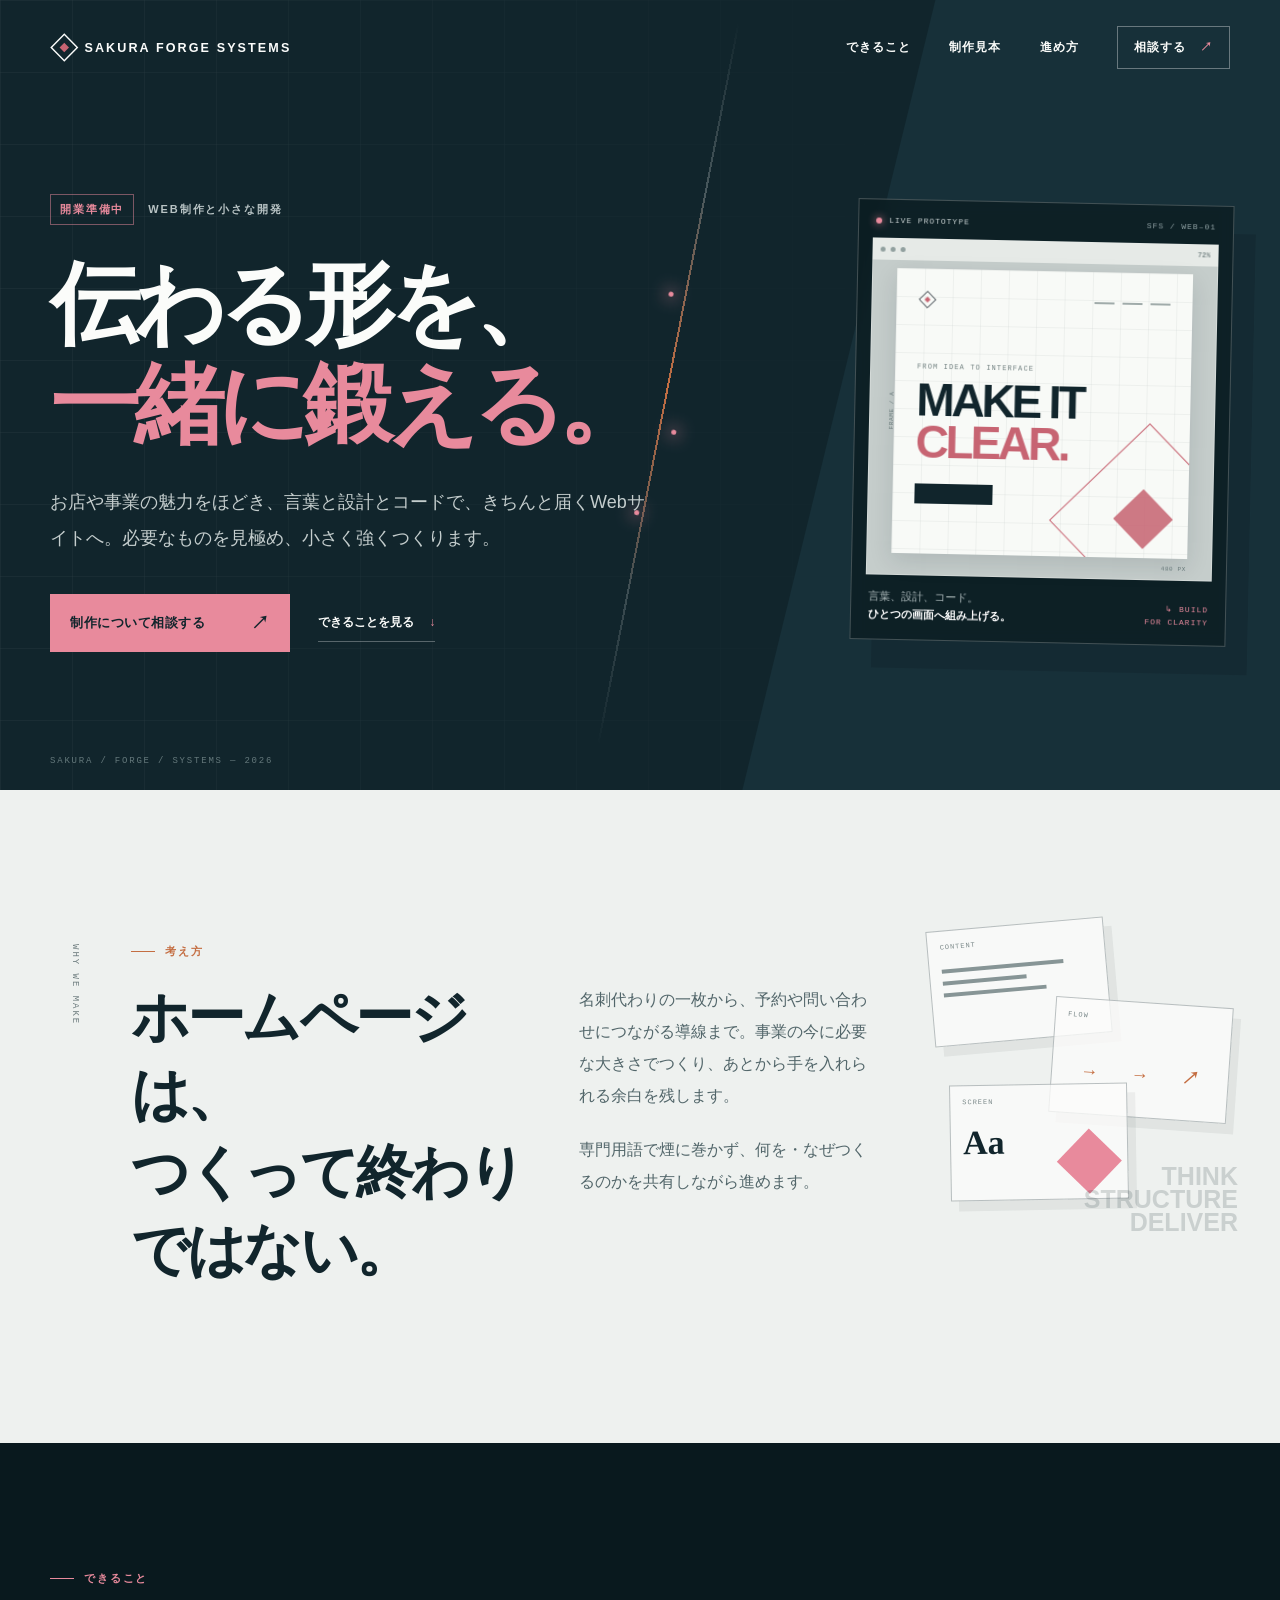
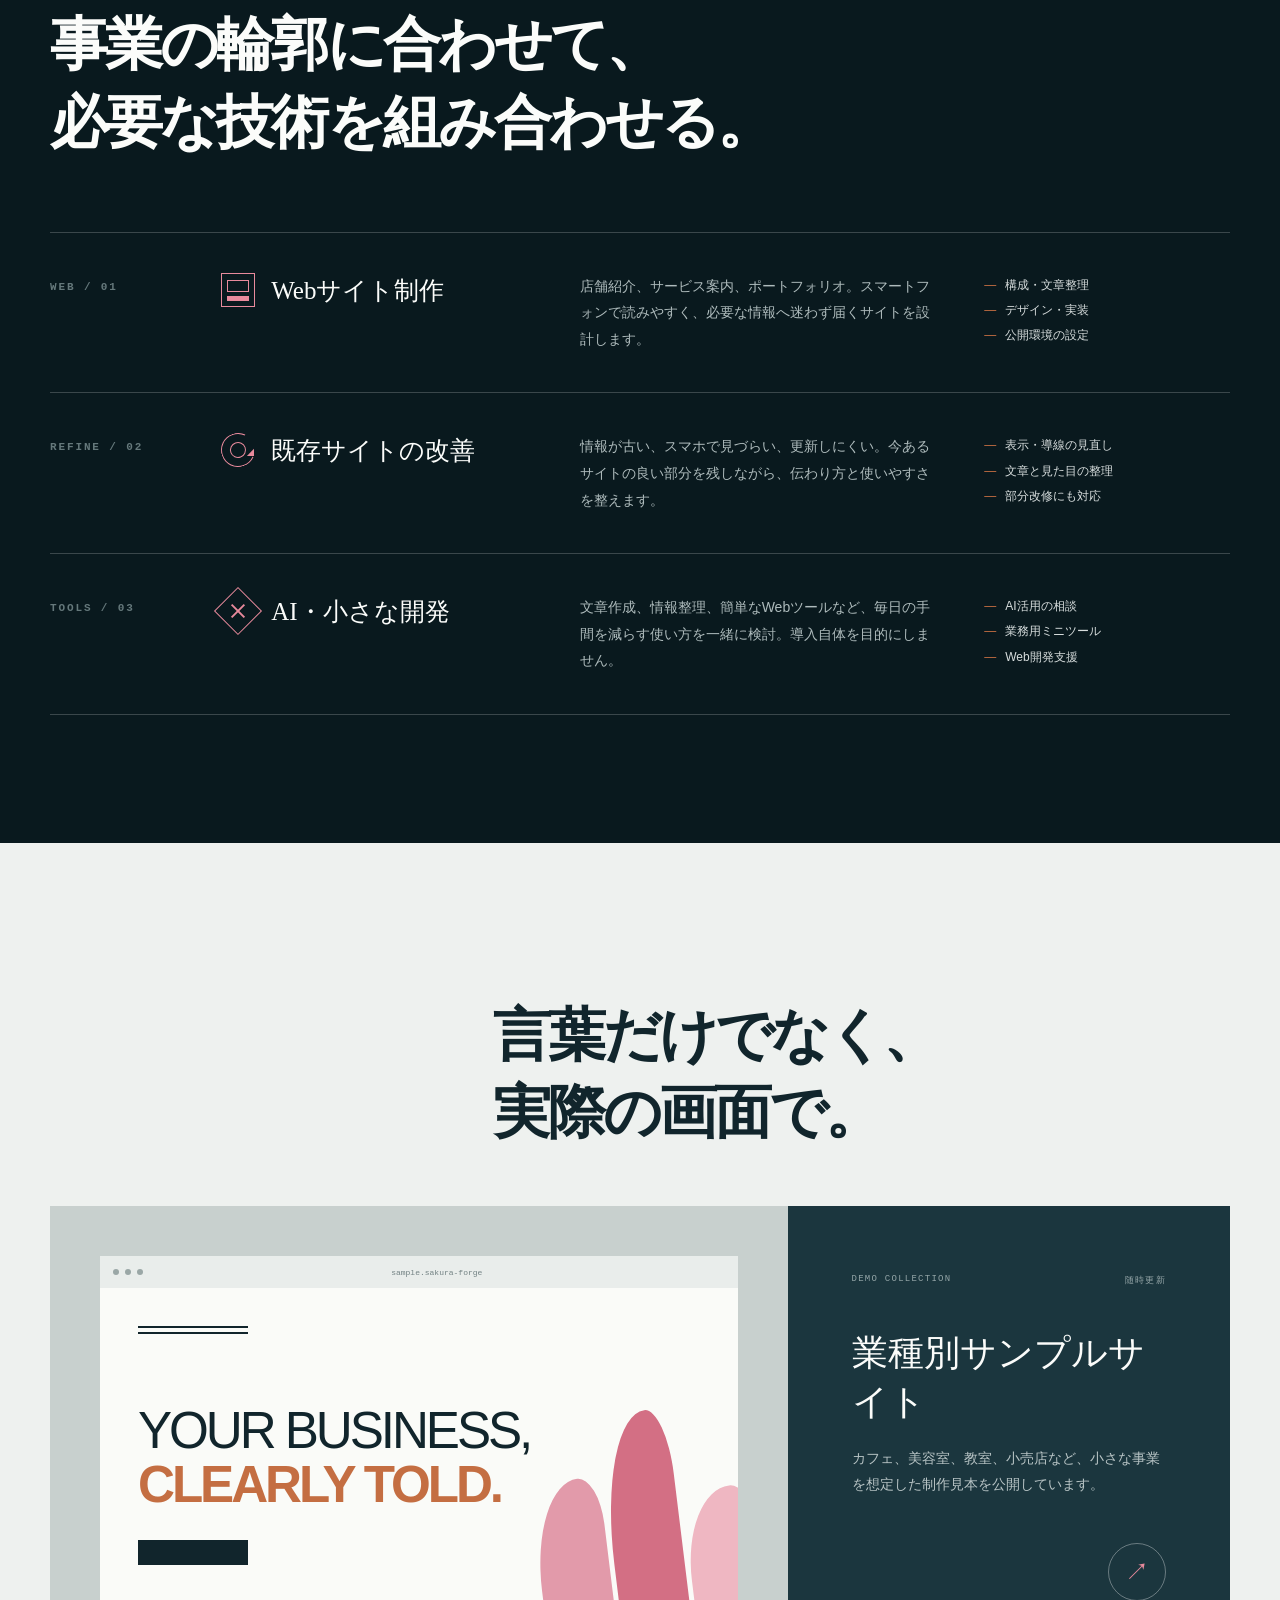
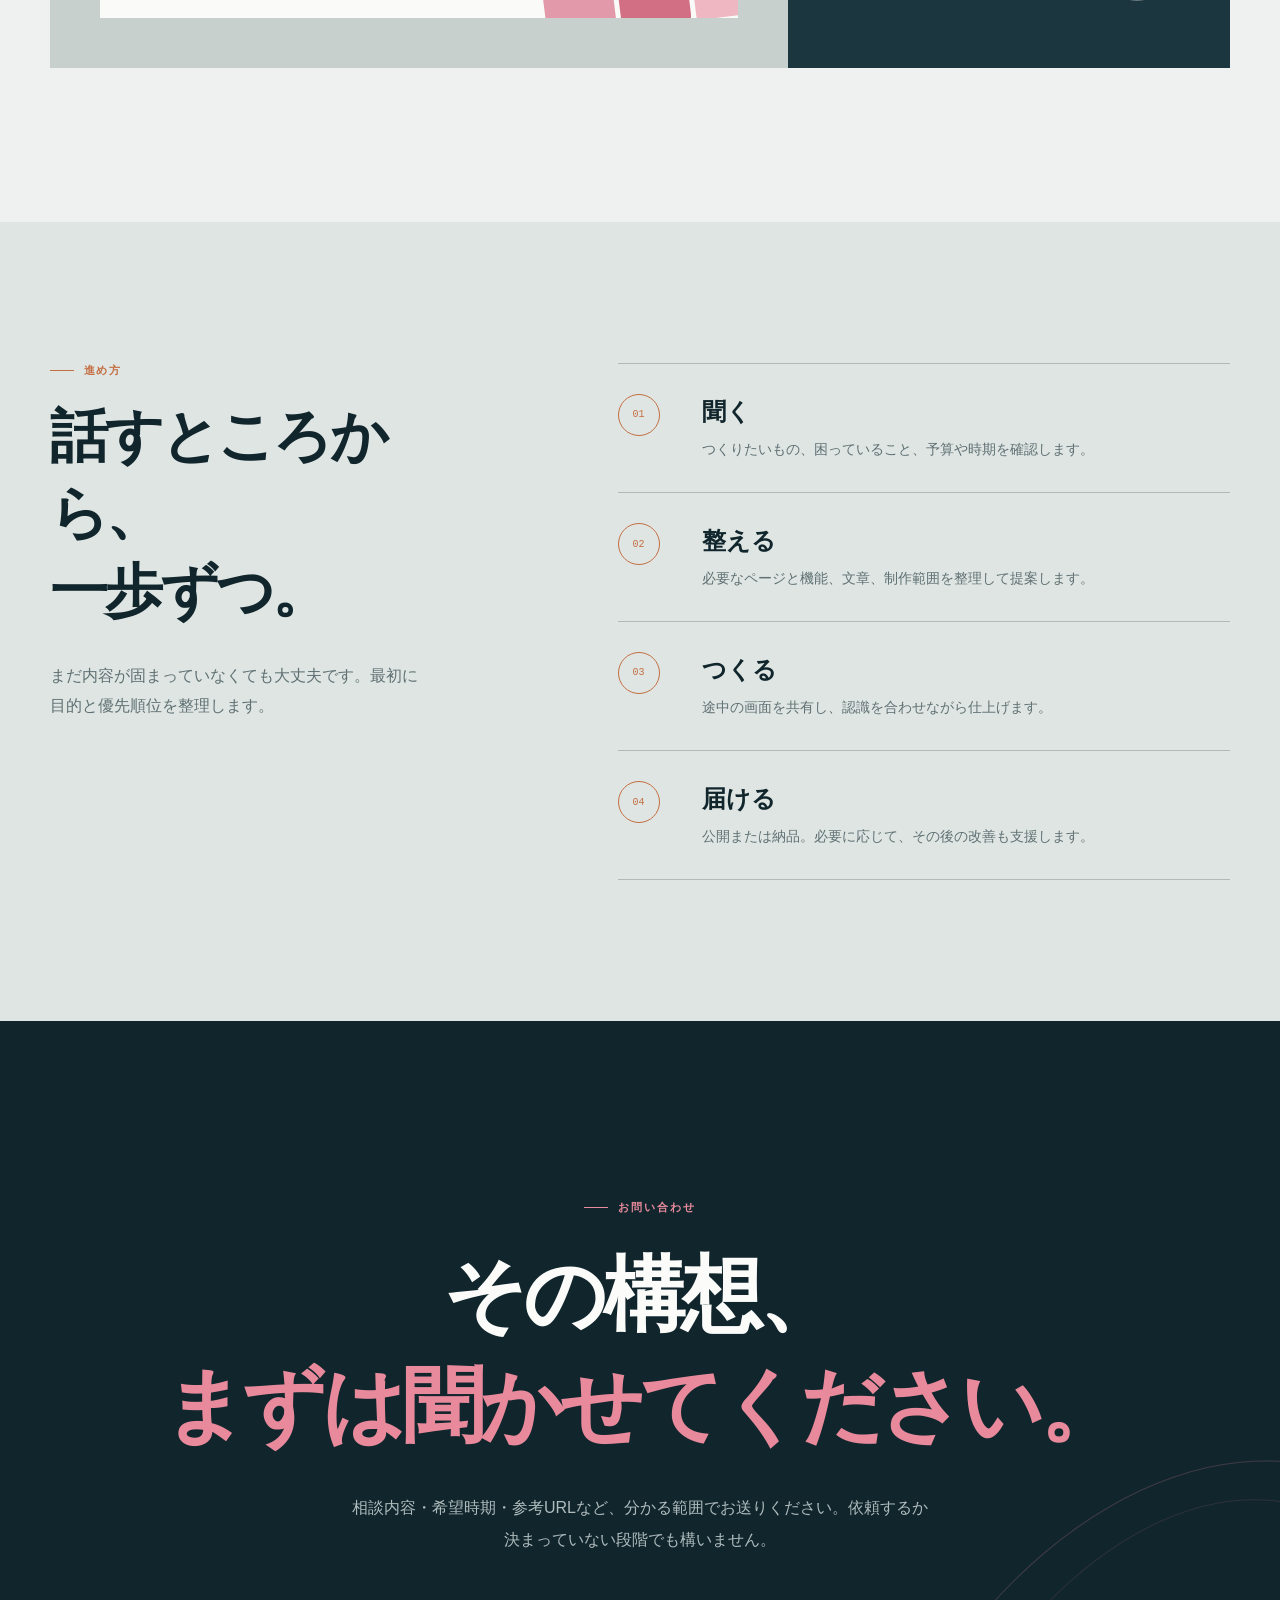
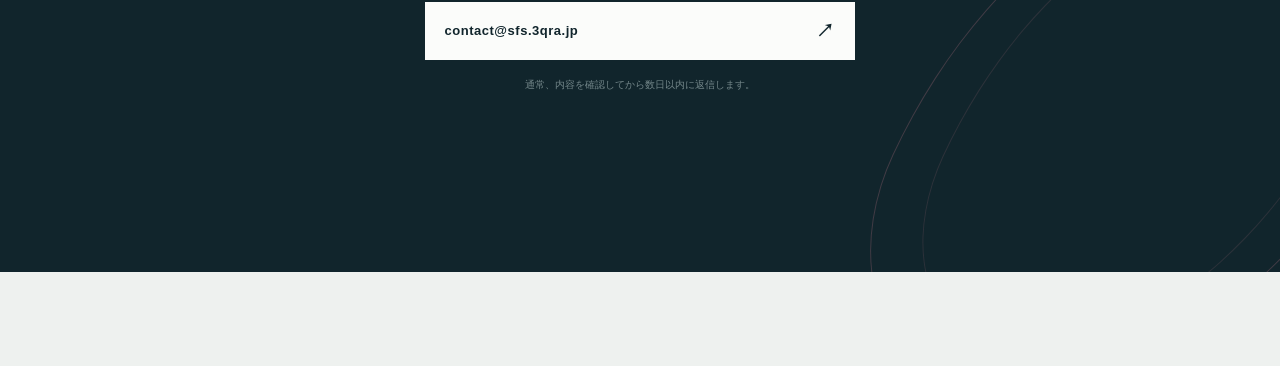
==== commit e3f9cf84: "Add motion effects and animations to enhance user experience - Introduced a new JavaScript file (mot" ====
--- a/index.html
+++ b/index.html
@@ -1,157 +1,181 @@
-<!DOCTYPE html>
+<!doctype html>
 <html lang="ja">
 <head>
   <meta charset="utf-8">
   <meta name="viewport" content="width=device-width, initial-scale=1">
-  <meta name="description" content="Sakura Forge Systems は、小規模店舗・個人事業向けに、ホームページ制作、Web改善、AI活用相談、開発支援を行う準備中の事業ブランドです。">
-  <meta property="og:title" content="Sakura Forge Systems | 小さなお店と事業のためのWeb制作・AI活用支援">
-  <meta property="og:description" content="小規模店舗・個人事業向けに、ホームページ制作、Web改善、AI活用相談、開発支援を行う準備中の事業ブランドです。">
+  <meta name="description" content="Sakura Forge Systemsは、小さな店舗や事業のためのWebサイト制作、Web改善、AI活用、開発支援を行います。">
+  <meta property="og:title" content="Sakura Forge Systems｜小さな事業のためのWeb制作">
+  <meta property="og:description" content="伝わる形を、一緒につくる。Web制作から公開後の改善まで、小さく始められる制作パートナーです。">
   <meta property="og:type" content="website">
   <meta property="og:url" content="https://sfs.3qra.jp/">
-  <meta name="theme-color" content="#fffaf3">
-  <title>Sakura Forge Systems | 小さなお店と事業のためのWeb制作・AI活用支援</title>
+  <meta name="theme-color" content="#11252c">
+  <title>Sakura Forge Systems｜小さな事業のためのWeb制作</title>
+  <link rel="canonical" href="https://sfs.3qra.jp/">
+  <link rel="icon" href="./assets/logo/sfs-mark-dark.svg" type="image/svg+xml">
   <link rel="stylesheet" href="./styles.css">
 </head>
 <body>
-  <a class="skip-link" href="#content">本文へ移動</a>
+  <a class="skip-link" href="#main">本文へ移動</a>
 
   <header class="site-header">
     <a class="brand" href="#top" aria-label="Sakura Forge Systems ホーム">
-      <span class="brand-mark">SFS</span>
-      <span class="brand-name">Sakura Forge Systems</span>
+      <img src="./assets/logo/sfs-logo-horizontal-light.svg" alt="Sakura Forge Systems" width="360" height="32">
     </a>
-    <nav class="nav" aria-label="主要ナビゲーション">
-      <a href="#services">サービス</a>
-      <a href="#samples">サンプル</a>
+    <nav class="nav" aria-label="メインナビゲーション">
+      <a href="#services">できること</a>
+      <a href="#work">制作見本</a>
       <a href="#process">進め方</a>
-      <a href="#contact">相談</a>
+      <a class="nav-contact" href="mailto:contact@sfs.3qra.jp">相談する <span aria-hidden="true">↗</span></a>
     </nav>
   </header>
 
-  <main id="content">
+  <main id="main">
     <section class="hero" id="top">
-      <div class="hero-main">
-        <p class="badge">開業・法人設立準備中</p>
-        <h1>小さなお店と事業のための、相談しやすいWeb制作とAI活用支援。</h1>
-        <p class="lead">Sakura Forge Systems は、ホームページ制作、Webまわりの改善、AI活用相談を通じて、小規模事業の「伝える・集める・整える」を支援する準備中の事業ブランドです。</p>
-        <div class="actions">
-          <a class="button primary" href="#contact">制作について相談する</a>
-          <a class="button secondary" href="#samples">サンプルを見る</a>
+      <div class="hero-grid" aria-hidden="true"></div>
+      <div class="forge-line" aria-hidden="true"><span></span></div>
+
+      <div class="hero-copy">
+        <p class="eyebrow"><span>開業準備中</span> Web制作と小さな開発</p>
+        <h1 aria-label="伝わる形を、一緒に鍛える。">伝わる形を、<br><em class="type-text" data-type="一緒に鍛える。" aria-hidden="true">一緒に鍛える。</em></h1>
+        <p class="hero-lead">お店や事業の魅力をほどき、言葉と設計とコードで、きちんと届くWebサイトへ。必要なものを見極め、小さく強くつくります。</p>
+        <div class="hero-actions">
+          <a class="button button-primary" href="mailto:contact@sfs.3qra.jp?subject=Web制作についての相談">制作について相談する <span aria-hidden="true">↗</span></a>
+          <a class="text-link" href="#services">できることを見る <span aria-hidden="true">↓</span></a>
         </div>
       </div>
 
-      <aside class="hero-note" aria-label="Sakura Forge Systems の支援範囲">
-        <p class="note-label">制作メモ</p>
-        <h2>最初に整えること</h2>
-        <ul>
-          <li><span>伝える</span>お店・事業の情報を整理</li>
-          <li><span>見せる</span>スマホで読みやすいページにする</li>
-          <li><span>集める</span>問い合わせや予約の導線を整える</li>
-          <li><span>育てる</span>必要ならAI・開発も足す</li>
-        </ul>
+      <aside class="studio-board" aria-label="Sakura Forge Systemsの制作イメージ">
+        <div class="board-head">
+          <span><i></i> LIVE PROTOTYPE</span>
+          <span>SFS / WEB–01</span>
+        </div>
+        <div class="board-canvas" aria-hidden="true">
+          <div class="canvas-tools"><span></span><span></span><span></span><b>72%</b></div>
+          <div class="canvas-page">
+            <div class="canvas-nav"><img src="./assets/logo/sfs-mark-dark.svg" alt=""><i></i><i></i><i></i></div>
+            <p class="canvas-label">FROM IDEA TO INTERFACE</p>
+            <strong>MAKE IT<br><em>CLEAR.</em></strong>
+            <div class="canvas-action"></div>
+            <div class="canvas-shape shape-a"></div>
+            <div class="canvas-shape shape-b"></div>
+          </div>
+          <span class="measure measure-x">480 PX</span>
+          <span class="measure measure-y">FRAME / A</span>
+        </div>
+        <div class="board-foot"><p>言葉、設計、コード。<br><strong>ひとつの画面へ組み上げる。</strong></p><span>↳ BUILD<br>FOR CLARITY</span></div>
       </aside>
+
+      <p class="hero-index" aria-hidden="true">SAKURA / FORGE / SYSTEMS — 2026</p>
     </section>
 
-    <section class="intro panel">
-      <p class="section-kicker">About</p>
-      <h2>大きく見せるより、ちゃんと伝わる形から。</h2>
-      <p>Sakura Forge Systems は、小規模事業者向けにWeb制作・AI活用・開発支援を行う準備中の事業ブランドです。最初から複雑な仕組みにせず、公開後に自分で扱いやすい形を一緒に考えます。</p>
+    <section class="manifesto section-shell" aria-labelledby="manifesto-title">
+      <p class="vertical-label">WHY WE MAKE</p>
+      <div>
+        <p class="section-tag">考え方</p>
+        <h2 id="manifesto-title">ホームページは、<br>つくって終わりではない。</h2>
+      </div>
+      <div class="manifesto-copy">
+        <p>名刺代わりの一枚から、予約や問い合わせにつながる導線まで。事業の今に必要な大きさでつくり、あとから手を入れられる余白を残します。</p>
+        <p>専門用語で煙に巻かず、何を・なぜつくるのかを共有しながら進めます。</p>
+      </div>
+      <div class="manifesto-visual" aria-hidden="true">
+        <div class="visual-layer layer-copy"><span>CONTENT</span><i></i><i></i><i></i></div>
+        <div class="visual-layer layer-flow"><span>FLOW</span><b>→</b><b>→</b><b>↗</b></div>
+        <div class="visual-layer layer-screen"><span>SCREEN</span><strong>Aa</strong><i></i></div>
+        <p>THINK<br>STRUCTURE<br>DELIVER</p>
+      </div>
     </section>
 
-    <section class="section" id="services">
-      <div class="section-heading">
-        <p class="section-kicker">Services</p>
-        <h2>提供予定サービス</h2>
+    <section class="services" id="services" aria-labelledby="services-title">
+      <div class="section-shell section-intro">
+        <div>
+          <p class="section-tag light">できること</p>
+          <h2 id="services-title">事業の輪郭に合わせて、<br>必要な技術を組み合わせる。</h2>
+        </div>
+        <p>制作内容を決まった型へ押し込まず、目的と運用方法から逆算します。</p>
       </div>
-      <div class="service-grid">
-        <article class="card service-card">
-          <span class="card-label">Web site</span>
-          <h3>小規模店舗向けホームページ制作</h3>
-          <p>お店の雰囲気、営業時間、メニュー、アクセス、問い合わせ導線を分かりやすくまとめます。</p>
+
+      <div class="service-list section-shell">
+        <article class="service-item">
+          <p class="service-code">WEB / 01</p>
+          <div class="service-title"><span class="service-glyph glyph-web" aria-hidden="true"><i></i><i></i></span><h3>Webサイト制作</h3></div>
+          <p>店舗紹介、サービス案内、ポートフォリオ。スマートフォンで読みやすく、必要な情報へ迷わず届くサイトを設計します。</p>
+          <ul><li>構成・文章整理</li><li>デザイン・実装</li><li>公開環境の設定</li></ul>
         </article>
-        <article class="card service-card">
-          <span class="card-label">AI support</span>
-          <h3>AI・Web活用相談</h3>
-          <p>文章作成、情報整理、問い合わせ対応など、日々の作業にAIをどう取り入れるかを整理します。</p>
+        <article class="service-item">
+          <p class="service-code">REFINE / 02</p>
+          <div class="service-title"><span class="service-glyph glyph-refine" aria-hidden="true"><i></i></span><h3>既存サイトの改善</h3></div>
+          <p>情報が古い、スマホで見づらい、更新しにくい。今あるサイトの良い部分を残しながら、伝わり方と使いやすさを整えます。</p>
+          <ul><li>表示・導線の見直し</li><li>文章と見た目の整理</li><li>部分改修にも対応</li></ul>
         </article>
-        <article class="card service-card">
-          <span class="card-label">Development</span>
-          <h3>コーディング・開発支援</h3>
-          <p>LP、静的サイト、簡単なWebツール、既存サイトの修正などを必要な範囲に絞って支援します。</p>
-        </article>
-        <article class="card service-card">
-          <span class="card-label">Operation</span>
-          <h3>公開環境・運用まわり</h3>
-          <p>ドメイン、GitHub Pages、Cloudflare Pages、VPSなど、公開後に困りにくい環境を整えます。</p>
+        <article class="service-item">
+          <p class="service-code">TOOLS / 03</p>
+          <div class="service-title"><span class="service-glyph glyph-tools" aria-hidden="true"><i></i><i></i></span><h3>AI・小さな開発</h3></div>
+          <p>文章作成、情報整理、簡単なWebツールなど、毎日の手間を減らす使い方を一緒に検討。導入自体を目的にしません。</p>
+          <ul><li>AI活用の相談</li><li>業務用ミニツール</li><li>Web開発支援</li></ul>
         </article>
       </div>
     </section>
 
-    <section class="section samples" id="samples">
-      <div class="section-heading compact">
-        <p class="section-kicker">Portfolio Samples</p>
-        <h2>制作イメージを見られるサンプル</h2>
-        <p>掲載しているサンプルは、すべて架空店舗・架空サービスをもとにしたデモサイトです。</p>
+    <section class="work section-shell" id="work" aria-labelledby="work-title">
+      <div class="work-heading">
+        <p class="section-tag">制作見本</p>
+        <h2 id="work-title">言葉だけでなく、<br>実際の画面で。</h2>
       </div>
-      <a class="sample-feature" href="https://github.com/Sakura-Forge-Systems/Sakura-Forge-Samples">
-        <span class="sample-status">公開中</span>
-        <div>
-          <h3>営業用サンプルHP集</h3>
-          <p>カフェ、美容室、教室、小売店など、小規模事業向けの制作イメージを順次追加していきます。</p>
+      <a class="work-card" href="https://github.com/Sakura-Forge-Systems/Sakura-Forge-Samples" target="_blank" rel="noreferrer">
+        <div class="browser-mockup" aria-hidden="true">
+          <div class="browser-bar"><i></i><i></i><i></i><span>sample.sakura-forge</span></div>
+          <div class="mock-body">
+            <div class="mock-nav"></div>
+            <p>YOUR BUSINESS,<br><b>CLEARLY TOLD.</b></p>
+            <div class="mock-button"></div>
+            <div class="mock-photo"><span></span><span></span><span></span></div>
+          </div>
         </div>
-        <span class="sample-arrow" aria-hidden="true">→</span>
+        <div class="work-meta">
+          <p><span>DEMO COLLECTION</span><span>随時更新</span></p>
+          <h3>業種別サンプルサイト</h3>
+          <p>カフェ、美容室、教室、小売店など、小さな事業を想定した制作見本を公開しています。</p>
+          <span class="circle-arrow" aria-hidden="true">↗</span>
+        </div>
       </a>
     </section>
 
-    <section class="section process" id="process">
-      <div class="section-heading compact">
-        <p class="section-kicker">Process</p>
-        <h2>相談から制作まで</h2>
-      </div>
-      <ol class="steps">
-        <li><strong>相談する</strong><span>作りたいもの、目的、公開時期を確認します。</span></li>
-        <li><strong>整理する</strong><span>必要なページ、素材、導線、予算感を決めます。</span></li>
-        <li><strong>作る</strong><span>小さく作って確認しながら、必要な修正を重ねます。</span></li>
-        <li><strong>公開する</strong><span>公開または納品。必要なら保守・改善も続けます。</span></li>
-      </ol>
-      <p class="fineprint">正式な制作開始前に、対応範囲・費用・納期・修正回数・支払い条件を確認します。</p>
-    </section>
-
-    <section class="section split" id="contact">
-      <div class="contact-copy">
-        <p class="section-kicker">Contact</p>
-        <h2>まずは、作りたい状態を聞かせてください。</h2>
-        <p>問い合わせフォームは準備中です。公開前に、掲載する連絡先とフォームURLを確認します。</p>
-      </div>
-      <div class="card contact-card">
-        <h3>相談できること</h3>
-        <ul>
-          <li>お店や事業のホームページ制作</li>
-          <li>既存サイトの見直し</li>
-          <li>AIやWebサービスの活用相談</li>
-          <li>LPや小さなWebツール制作</li>
-        </ul>
-        <span class="button disabled" aria-disabled="true">問い合わせフォーム準備中</span>
+    <section class="process" id="process" aria-labelledby="process-title">
+      <div class="section-shell process-layout">
+        <div class="process-heading">
+          <p class="section-tag">進め方</p>
+          <h2 id="process-title">話すところから、<br>一歩ずつ。</h2>
+          <p>まだ内容が固まっていなくても大丈夫です。最初に目的と優先順位を整理します。</p>
+        </div>
+        <ol class="process-list">
+          <li><span>01</span><div><h3>聞く</h3><p>つくりたいもの、困っていること、予算や時期を確認します。</p></div></li>
+          <li><span>02</span><div><h3>整える</h3><p>必要なページと機能、文章、制作範囲を整理して提案します。</p></div></li>
+          <li><span>03</span><div><h3>つくる</h3><p>途中の画面を共有し、認識を合わせながら仕上げます。</p></div></li>
+          <li><span>04</span><div><h3>届ける</h3><p>公開または納品。必要に応じて、その後の改善も支援します。</p></div></li>
+        </ol>
       </div>
     </section>
 
-    <section class="section business-info">
-      <div class="section-heading compact">
-        <p class="section-kicker">Business Info</p>
-        <h2>事業情報</h2>
+    <section class="contact" id="contact" aria-labelledby="contact-title">
+      <div class="contact-petal" aria-hidden="true"></div>
+      <div class="section-shell contact-inner">
+        <p class="section-tag light">お問い合わせ</p>
+        <h2 id="contact-title">その構想、<br><em>まずは聞かせてください。</em></h2>
+        <p>相談内容・希望時期・参考URLなど、分かる範囲でお送りください。依頼するか決まっていない段階でも構いません。</p>
+        <a class="button button-contact" href="mailto:contact@sfs.3qra.jp?subject=制作についての相談">contact@sfs.3qra.jp <span aria-hidden="true">↗</span></a>
+        <small>通常、内容を確認してから数日以内に返信します。</small>
       </div>
-      <dl class="info-table">
-        <div><dt>名称</dt><dd>Sakura Forge Systems</dd></div>
-        <div><dt>状態</dt><dd>開業・法人設立準備中</dd></div>
-        <div><dt>主な内容</dt><dd>Web制作、AI・Web活用相談、開発支援</dd></div>
-        <div><dt>URL</dt><dd>https://sfs.3qra.jp</dd></div>
-        <div><dt>お問い合わせ</dt><dd>準備中</dd></div>
-      </dl>
     </section>
   </main>
 
-  <footer class="footer">
-    <p>© Sakura Forge Systems. Preparing to launch.</p>
+  <footer class="footer section-shell">
+    <a class="brand footer-brand" href="#top">
+      <img src="./assets/logo/sfs-logo-horizontal-dark.svg" alt="Sakura Forge Systems" width="360" height="32">
+    </a>
+    <div class="footer-status"><span></span> 開業・法人設立準備中</div>
+    <p>© 2026 Sakura Forge Systems</p>
   </footer>
+  <script src="./motion.js" defer></script>
 </body>
 </html>
--- a/styles.css
+++ b/styles.css
@@ -1,15 +1,17 @@
+@charset "UTF-8";
+
 :root {
-  --ink: #241b16;
-  --muted: #75695f;
-  --paper: #fffaf3;
-  --paper-2: #f6ead9;
-  --card: #ffffff;
-  --line: #e8d9c6;
-  --sakura: #d9879f;
-  --sakura-soft: #f7dce5;
-  --moss: #65745f;
-  --brown: #7a543a;
-  --shadow: 0 18px 46px rgba(67, 42, 22, .10);
+  --ink: #11252c;
+  --ink-deep: #09191e;
+  --steel: #eef1ef;
+  --white: #fbfcfa;
+  --sakura: #e88a9c;
+  --copper: #c46e42;
+  --mist: #9ba8a8;
+  --line: rgba(17, 37, 44, .18);
+  --shell: min(1180px, calc(100% - 48px));
+  --display: "Yu Mincho", "Hiragino Mincho ProN", "BIZ UDPMincho", serif;
+  --body: "Yu Gothic", "Hiragino Kaku Gothic ProN", "BIZ UDPGothic", sans-serif;
 }
 
 * { box-sizing: border-box; }
@@ -17,203 +19,272 @@
 body {
   margin: 0;
   color: var(--ink);
-  background:
-    radial-gradient(circle at 12% 0%, rgba(217, 135, 159, .20), transparent 24rem),
-    linear-gradient(180deg, var(--paper) 0%, #fff7ed 48%, #f7ecdd 100%);
-  font-family: system-ui, -apple-system, BlinkMacSystemFont, "Segoe UI", "Noto Sans JP", sans-serif;
-}
-body::before {
-  content: "";
-  position: fixed;
-  inset: 0;
-  z-index: -1;
-  opacity: .42;
-  background-image: radial-gradient(circle, rgba(122, 84, 58, .16) 1px, transparent 1px);
-  background-size: 22px 22px;
-  mask-image: linear-gradient(180deg, #000 0%, transparent 70%);
-  pointer-events: none;
-}
-
+  background: var(--steel);
+  font-family: var(--body);
+  -webkit-font-smoothing: antialiased;
+}
+body.motion-ready { overflow-x: clip; }
 a { color: inherit; }
-.skip-link { position: absolute; left: -999px; top: 1rem; }
-.skip-link:focus { left: 1rem; z-index: 20; padding: .7rem 1rem; border-radius: 999px; background: var(--ink); color: #fff; }
+img { max-width: 100%; }
+::selection { color: var(--white); background: var(--copper); }
 :focus-visible { outline: 3px solid var(--sakura); outline-offset: 4px; }
+.skip-link { position: fixed; top: 1rem; left: -999px; z-index: 100; padding: .8rem 1rem; color: white; background: var(--ink); }
+.skip-link:focus { left: 1rem; }
+.section-shell { width: var(--shell); margin-inline: auto; }
 
 .site-header {
-  position: sticky;
-  top: 0;
+  position: absolute;
+  inset: 0 0 auto;
   z-index: 10;
   display: flex;
   align-items: center;
   justify-content: space-between;
-  gap: 1rem;
-  padding: 1rem clamp(1rem, 4vw, 3rem);
-  background: rgba(255, 250, 243, .86);
-  border-bottom: 1px solid rgba(232, 217, 198, .84);
-  backdrop-filter: blur(18px);
-}
-.brand { display: inline-flex; align-items: center; gap: .72rem; text-decoration: none; font-weight: 800; }
-.brand-mark {
+  width: var(--shell);
+  margin: 0 auto;
+  padding: 26px 0;
+  color: var(--white);
+}
+.brand { display: inline-flex; align-items: center; text-decoration: none; }
+.brand img { display: block; width: clamp(220px, 24vw, 320px); height: auto; overflow: visible; }
+.nav { display: flex; align-items: center; gap: clamp(18px, 3vw, 42px); font-size: 12px; font-weight: 700; letter-spacing: .08em; }
+.nav a { position: relative; text-decoration: none; }
+.nav a:not(.nav-contact)::after { content: ""; position: absolute; right: 0; bottom: -7px; left: 0; height: 1px; background: var(--sakura); transform: scaleX(0); transform-origin: right; transition: transform .25s ease; }
+.nav a:hover::after { transform: scaleX(1); transform-origin: left; }
+.nav-contact { padding: 12px 16px; border: 1px solid rgba(255,255,255,.35); }
+.nav-contact span { margin-left: 10px; color: var(--sakura); }
+
+.hero {
+  position: relative;
   display: grid;
-  place-items: center;
-  width: 2.35rem;
-  height: 2.35rem;
-  border-radius: 13px;
-  color: #fff;
-  background: linear-gradient(135deg, var(--brown), var(--sakura));
-  font-size: .78rem;
-  letter-spacing: .08em;
-  box-shadow: 0 10px 24px rgba(122, 84, 58, .18);
-}
-.brand-name { letter-spacing: .01em; }
-.nav { display: flex; gap: .9rem; color: var(--muted); font-size: .92rem; white-space: nowrap; }
-.nav a { text-decoration: none; }
-.nav a:hover { color: var(--brown); }
-
-.hero, .section { width: min(1040px, calc(100% - 2rem)); margin: 0 auto; }
-.hero {
-  display: grid;
-  grid-template-columns: minmax(0, 1.1fr) minmax(18rem, .72fr);
-  gap: clamp(1.5rem, 5vw, 4rem);
+  grid-template-columns: minmax(0, 1.12fr) minmax(310px, .6fr);
   align-items: center;
-  padding: clamp(4rem, 9vw, 7rem) 0 clamp(3rem, 8vw, 5rem);
-}
-.badge, .section-kicker, .card-label, .sample-status {
-  display: inline-flex;
-  width: fit-content;
-  align-items: center;
-  gap: .35rem;
-  margin: 0 0 1rem;
-  padding: .34rem .68rem;
-  border-radius: 999px;
-  color: #6d4b37;
-  background: #f3e5d2;
-  font-size: .78rem;
-  font-weight: 800;
-  letter-spacing: .03em;
-}
-h1, h2, h3, p { overflow-wrap: anywhere; }
-h1 {
-  margin: 0;
-  max-width: 13ch;
-  font-size: clamp(2.55rem, 6vw, 5.4rem);
-  line-height: 1.03;
-  letter-spacing: -.06em;
-}
-h2 { margin: 0; font-size: clamp(1.8rem, 4vw, 3.45rem); line-height: 1.12; letter-spacing: -.045em; }
-h3 { margin: 0; font-size: 1.22rem; }
-p { line-height: 1.85; }
-.lead { max-width: 42rem; color: var(--muted); font-size: clamp(1rem, 1.8vw, 1.18rem); }
-.actions { display: flex; flex-wrap: wrap; gap: .75rem; margin-top: 2rem; }
-.button {
-  display: inline-flex;
-  align-items: center;
-  justify-content: center;
-  min-height: 3rem;
-  padding: .78rem 1.1rem;
-  border: 1px solid var(--line);
-  border-radius: 999px;
-  background: var(--card);
-  color: var(--ink);
-  text-decoration: none;
-  font-weight: 800;
-}
-.button.primary { border-color: transparent; color: #fff; background: linear-gradient(135deg, var(--brown), #a96c45); box-shadow: 0 14px 30px rgba(122, 84, 58, .18); }
-.button.secondary { background: rgba(255,255,255,.72); }
-.button.disabled { color: var(--muted); background: #f8efe4; }
-.hero-note {
-  position: relative;
-  padding: 1.2rem;
-  border: 1px solid var(--line);
-  border-radius: 28px;
-  background: rgba(255,255,255,.72);
-  box-shadow: var(--shadow);
-}
-.hero-note::before {
-  content: "";
-  position: absolute;
-  inset: .65rem;
-  z-index: -1;
-  border-radius: 24px;
-  background: linear-gradient(135deg, var(--sakura-soft), #fff6e8);
-  transform: rotate(-2deg);
-}
-.note-label { margin: 0 0 1rem; color: var(--brown); font-weight: 800; }
-.hero-note ul { list-style: none; padding: 0; margin: 0; display: grid; gap: .7rem; }
-.hero-note li { display: grid; grid-template-columns: 2.7rem 1fr; gap: .7rem; align-items: center; padding: .8rem; border-radius: 16px; background: rgba(255,255,255,.72); }
-.hero-note span { color: var(--sakura); font-weight: 900; font-size: .82rem; }
-
-.panel {
-  width: min(920px, calc(100% - 2rem));
-  margin: 0 auto clamp(2rem, 5vw, 4rem);
-  padding: clamp(1.4rem, 4vw, 2.4rem);
-  border: 1px solid var(--line);
-  border-radius: 26px;
-  background: rgba(255,255,255,.78);
-  box-shadow: var(--shadow);
-}
-.panel p:last-child { color: var(--muted); max-width: 58rem; }
-.section { padding: clamp(3rem, 7vw, 5rem) 0; }
-.section-heading { display: flex; align-items: end; justify-content: space-between; gap: 1rem; margin-bottom: 1.4rem; }
-.section-heading.compact { display: block; max-width: 720px; }
-.section-heading.compact p:last-child { color: var(--muted); }
-.service-grid { display: grid; grid-template-columns: repeat(4, 1fr); gap: 1rem; }
-.card {
-  border: 1px solid var(--line);
-  border-radius: 22px;
-  background: rgba(255,255,255,.80);
-  box-shadow: 0 12px 32px rgba(67, 42, 22, .075);
-}
-.service-card { padding: 1.15rem; }
-.service-card p { color: var(--muted); margin-bottom: 0; }
-.card-label { margin-bottom: .85rem; background: #f7ecdf; color: var(--moss); }
-.sample-feature {
-  display: grid;
-  grid-template-columns: auto 1fr auto;
-  align-items: center;
-  gap: 1rem;
-  padding: 1.2rem;
-  border: 1px solid var(--line);
-  border-radius: 24px;
-  background: #fff;
-  box-shadow: var(--shadow);
-  text-decoration: none;
-}
-.sample-feature p { color: var(--muted); margin-bottom: 0; }
-.sample-arrow { display: grid; place-items: center; width: 3rem; height: 3rem; border-radius: 999px; background: var(--paper-2); color: var(--brown); font-size: 1.5rem; }
-.steps { display: grid; grid-template-columns: repeat(4, 1fr); gap: 1rem; list-style: none; padding: 0; margin: 0; }
-.steps li { padding: 1.1rem; border: 1px solid var(--line); border-radius: 20px; background: rgba(255,255,255,.76); }
-.steps strong { display: block; margin-bottom: .45rem; }
-.steps span { color: var(--muted); line-height: 1.75; }
-.fineprint { color: var(--muted); font-size: .92rem; }
-.split { display: grid; grid-template-columns: minmax(0, .95fr) minmax(18rem, .85fr); gap: clamp(1.3rem, 4vw, 3rem); align-items: start; }
-.contact-copy p { color: var(--muted); }
-.contact-card { padding: 1.25rem; }
-.contact-card ul { padding-left: 1.2rem; color: var(--muted); line-height: 1.9; }
-.info-table { margin: 0; overflow: hidden; border: 1px solid var(--line); border-radius: 22px; background: rgba(255,255,255,.78); box-shadow: var(--shadow); }
-.info-table div { display: grid; grid-template-columns: 12rem 1fr; border-bottom: 1px solid var(--line); }
-.info-table div:last-child { border-bottom: 0; }
-dt, dd { margin: 0; padding: 1rem; }
-dt { color: var(--brown); font-weight: 800; background: rgba(246, 234, 217, .62); }
-dd { color: var(--muted); }
-.footer { width: min(1040px, calc(100% - 2rem)); margin: 0 auto; padding: 2rem 0 3rem; color: var(--muted); font-size: .9rem; }
-
-@media (prefers-reduced-motion: no-preference) {
-  .card, .sample-feature, .button { transition: transform .18s ease, box-shadow .18s ease, border-color .18s ease; }
-  .card:hover, .sample-feature:hover, .button:hover { transform: translateY(-2px); }
-  .sample-feature:hover { border-color: #d9bfa5; }
-}
-@media (max-width: 900px) {
-  .hero, .split { grid-template-columns: 1fr; }
-  .service-grid, .steps { grid-template-columns: repeat(2, 1fr); }
-}
-@media (max-width: 640px) {
-  .site-header { align-items: flex-start; flex-direction: column; }
-  .nav { width: 100%; overflow-x: auto; padding-bottom: .2rem; }
-  .brand-name { font-size: .95rem; }
-  .service-grid, .steps { grid-template-columns: 1fr; }
-  .sample-feature { grid-template-columns: 1fr; }
-  .sample-arrow { display: none; }
-  .info-table div { grid-template-columns: 1fr; }
-  dt, dd { padding: .85rem 1rem; }
-}
+  gap: clamp(48px, 8vw, 118px);
+  min-height: 790px;
+  padding: 148px max(24px, calc((100vw - 1180px) / 2)) 92px;
+  overflow: hidden;
+  color: var(--white);
+  background: var(--ink);
+}
+.hero-grid { position: absolute; inset: 0; opacity: .11; background-image: linear-gradient(rgba(255,255,255,.35) 1px, transparent 1px), linear-gradient(90deg, rgba(255,255,255,.35) 1px, transparent 1px); background-size: 72px 72px; mask-image: linear-gradient(90deg, black, transparent 75%); }
+.hero::after { content: ""; position: absolute; top: 0; right: -16vw; width: 58vw; height: 100%; background: #173039; clip-path: polygon(26% 0, 100% 0, 100% 100%, 0 100%); }
+.forge-line { position: absolute; z-index: 2; top: 0; bottom: 0; left: 58%; width: 2px; background: linear-gradient(transparent 3%, rgba(238,241,239,.25) 25%, var(--copper) 50%, rgba(238,241,239,.2) 76%, transparent 96%); transform: rotate(11deg); transform-origin: top; }
+.forge-line::before, .forge-line::after, .forge-line span { content: ""; position: absolute; width: 5px; height: 5px; border-radius: 50%; background: var(--sakura); box-shadow: 0 0 16px 3px rgba(232,138,156,.55); animation: ember 5s ease-in-out infinite; }
+.forge-line::before { top: 38%; left: -16px; }
+.forge-line::after { top: 55%; left: 13px; animation-delay: -1.7s; }
+.forge-line span { top: 66%; left: -8px; animation-delay: -3.2s; }
+.hero-copy, .studio-board, .hero-index { position: relative; z-index: 3; }
+.hero-copy { opacity: var(--hero-copy-opacity, 1); transform: translate3d(0, var(--hero-copy-shift, 0), 0); will-change: opacity, transform; }
+.eyebrow, .section-tag, .service-code { margin: 0; font-size: 11px; font-weight: 800; letter-spacing: .17em; text-transform: uppercase; }
+.eyebrow { display: flex; align-items: center; gap: 14px; color: #b8c3c4; }
+.eyebrow span { padding: 7px 9px; color: var(--sakura); border: 1px solid rgba(232,138,156,.5); }
+.hero h1 { margin: 30px 0 28px; font-family: var(--display); font-size: clamp(52px, 7vw, 94px); font-weight: 600; line-height: 1.12; letter-spacing: -.07em; }
+.hero h1 em { color: var(--sakura); font-style: normal; }
+.type-text { display: inline-block; min-width: 6.6em; }
+.type-text.is-typing::after { content: ""; display: inline-block; width: .06em; height: .88em; margin-left: .08em; background: currentColor; vertical-align: -.05em; animation: cursor-blink .75s steps(1) infinite; }
+.hero-lead { max-width: 610px; margin: 0; color: #c4cdcd; font-size: clamp(15px, 1.5vw, 18px); line-height: 2; }
+.hero-actions { display: flex; align-items: center; gap: 28px; margin-top: 38px; }
+.button { display: inline-flex; align-items: center; justify-content: space-between; gap: 28px; padding: 17px 20px; text-decoration: none; font-size: 13px; font-weight: 800; letter-spacing: .04em; }
+.button-primary { min-width: 240px; color: var(--ink); background: var(--sakura); }
+.button span { font-size: 18px; }
+.text-link { padding: 10px 0; text-decoration: none; border-bottom: 1px solid rgba(255,255,255,.3); font-size: 12px; font-weight: 700; }
+.text-link span { margin-left: 12px; color: var(--sakura); }
+.studio-board { padding: 14px; border: 1px solid rgba(255,255,255,.22); background: rgba(9,25,30,.72); box-shadow: 22px 28px 0 rgba(9,25,30,.23); backdrop-filter: blur(7px); opacity: var(--hero-board-opacity, 1); transform: translate3d(0, var(--hero-board-shift, 0), 0) rotate(1.2deg); will-change: opacity, transform; }
+.board-head, .board-foot { display: flex; align-items: center; justify-content: space-between; color: #91a2a4; font-family: monospace; font-size: 8px; letter-spacing: .12em; }
+.board-head { padding: 2px 3px 13px; }
+.board-head span:first-child { display: flex; align-items: center; gap: 7px; color: #c8d1d1; }
+.board-head i { width: 6px; height: 6px; border-radius: 50%; background: var(--sakura); box-shadow: 0 0 9px var(--sakura); animation: pulse 2.4s ease-in-out infinite; }
+.board-canvas { position: relative; padding: 30px 25px 22px; background: #c5cdcb; box-shadow: inset 0 0 0 1px rgba(255,255,255,.25); }
+.canvas-tools { position: absolute; inset: 0 0 auto; display: flex; align-items: center; gap: 5px; height: 22px; padding: 0 8px; background: #e6eae7; }
+.canvas-tools span { width: 5px; height: 5px; border-radius: 50%; background: #91a09f; }
+.canvas-tools b { margin-left: auto; color: #7f8d8d; font-family: monospace; font-size: 7px; }
+.canvas-page { position: relative; min-height: 285px; padding: 22px; overflow: hidden; color: var(--ink); background: #f8faf7; box-shadow: 0 8px 22px rgba(17,37,44,.12); }
+.canvas-page::before { content: ""; position: absolute; inset: 0; opacity: .16; background-image: linear-gradient(rgba(17,37,44,.3) 1px, transparent 1px), linear-gradient(90deg, rgba(17,37,44,.3) 1px, transparent 1px); background-size: 28px 28px; }
+.canvas-nav { position: relative; z-index: 2; display: flex; align-items: center; gap: 8px; }
+.canvas-nav img { width: 18px; height: 18px; margin-right: auto; }
+.canvas-nav i { width: 20px; height: 2px; background: #a0abaa; }
+.canvas-label { position: relative; z-index: 2; margin: 54px 0 8px; color: #718080; font-family: monospace; font-size: 7px; letter-spacing: .16em; }
+.canvas-page strong { position: relative; z-index: 2; display: block; font-family: Arial, sans-serif; font-size: clamp(32px, 3.6vw, 48px); line-height: .92; letter-spacing: -.07em; }
+.canvas-page strong em { color: #c76472; font-style: normal; }
+.canvas-action { position: relative; z-index: 2; width: 78px; height: 20px; margin-top: 20px; background: var(--ink); }
+.canvas-shape { position: absolute; border: 1px solid #c76472; transform: rotate(45deg); }
+.shape-a { right: -30px; bottom: -34px; width: 140px; height: 140px; }
+.shape-b { right: 24px; bottom: 18px; width: 42px; height: 42px; background: #c76472; opacity: .86; }
+.measure { position: absolute; color: #667778; font-family: monospace; font-size: 6px; letter-spacing: .1em; }
+.measure-x { right: 26px; bottom: 8px; }.measure-y { top: 50%; left: 4px; transform: rotate(-90deg); }
+.board-foot { align-items: flex-end; padding: 13px 3px 2px; }
+.board-foot p { margin: 0; color: #aebabb; font-family: var(--body); font-size: 11px; line-height: 1.6; letter-spacing: 0; }
+.board-foot p strong { color: white; font-weight: 700; }
+.board-foot > span { color: var(--sakura); line-height: 1.55; text-align: right; }
+.hero-index { position: absolute; bottom: 24px; left: max(24px, calc((100vw - 1180px) / 2)); margin: 0; color: #64787b; font-family: monospace; font-size: 9px; letter-spacing: .2em; }
+
+.manifesto { position: relative; display: grid; grid-template-columns: 30px .9fr .68fr .68fr; gap: clamp(24px, 4vw, 62px); align-items: start; padding-block: clamp(90px, 12vw, 160px); }
+.vertical-label { margin: 0; color: #6d7c7e; font-family: monospace; font-size: 9px; letter-spacing: .22em; writing-mode: vertical-rl; }
+.section-tag { display: flex; align-items: center; gap: 10px; color: var(--copper); }
+.section-tag::before { content: ""; width: 24px; height: 1px; background: currentColor; }
+.section-tag.light { color: var(--sakura); }
+.manifesto h2, .section-intro h2, .work h2, .process h2, .contact h2 { margin: 20px 0 0; font-family: var(--display); font-size: clamp(36px, 4.5vw, 62px); font-weight: 600; line-height: 1.35; letter-spacing: -.05em; }
+.manifesto-copy { padding-top: 40px; }
+.manifesto-copy p { margin: 0 0 22px; color: #52666a; line-height: 2; }
+.manifesto-visual { position: relative; min-height: 310px; margin-top: -20px; }
+.visual-layer { position: absolute; width: 178px; height: 116px; padding: 12px; border: 1px solid rgba(17,37,44,.28); background: rgba(251,252,250,.78); box-shadow: 8px 10px 0 rgba(17,37,44,.06); }
+.visual-layer > span { display: block; margin-bottom: 18px; color: #7b898a; font-family: monospace; font-size: 7px; letter-spacing: .14em; }
+.layer-copy { top: 0; left: 0; transform: rotate(-5deg); }
+.layer-copy i { display: block; width: 80%; height: 4px; margin: 8px 0; background: #879596; }.layer-copy i:nth-child(3) { width: 55%; }.layer-copy i:nth-child(4) { width: 68%; }
+.layer-flow { top: 78px; right: 0; display: flex; align-items: center; justify-content: space-around; padding-top: 42px; color: var(--copper); transform: rotate(4deg); }
+.layer-flow > span { position: absolute; top: 12px; left: 12px; }.layer-flow b { font-size: 18px; }
+.layer-screen { top: 160px; left: 20px; transform: rotate(-1deg); }
+.layer-screen strong { color: var(--ink); font-family: var(--display); font-size: 34px; }.layer-screen i { position: absolute; right: 15px; bottom: 14px; width: 46px; height: 46px; background: var(--sakura); transform: rotate(45deg); }
+.manifesto-visual > p { position: absolute; right: -8px; bottom: 0; margin: 0; color: rgba(17,37,44,.16); font-family: Arial, sans-serif; font-size: 25px; font-weight: 800; line-height: .92; text-align: right; }
+
+.services { padding-block: clamp(80px, 10vw, 130px); color: var(--white); background: var(--ink-deep); }
+.section-intro { display: grid; grid-template-columns: 1.2fr .55fr; gap: 80px; align-items: end; }
+.section-intro > p { margin: 0 0 8px; color: #9caaab; line-height: 1.9; }
+.service-list { margin-top: 70px; border-top: 1px solid rgba(255,255,255,.2); }
+.service-item { display: grid; grid-template-columns: 120px 1fr 1.15fr .8fr; gap: clamp(20px, 4vw, 58px); align-items: start; padding: 40px 0; border-bottom: 1px solid rgba(255,255,255,.2); }
+.service-code { padding-top: 8px; color: #65787b; font-family: monospace; }
+.service-title { display: flex; gap: 16px; align-items: flex-start; }
+.service-glyph { position: relative; flex: 0 0 auto; display: block; width: 34px; height: 34px; color: var(--sakura); border: 1px solid currentColor; }
+.glyph-web i { position: absolute; border: 1px solid currentColor; }.glyph-web i:first-child { inset: 6px 5px 14px; }.glyph-web i:last-child { right: 5px; bottom: 5px; left: 5px; height: 5px; background: currentColor; }
+.glyph-refine { border-radius: 50%; border-right-color: transparent; transform: rotate(-20deg); }.glyph-refine::after { content: ""; position: absolute; right: -2px; bottom: 0; border: 5px solid transparent; border-top-color: currentColor; transform: rotate(-25deg); }
+.glyph-refine i { position: absolute; inset: 8px; border: 1px solid currentColor; border-radius: 50%; }
+.glyph-tools { transform: rotate(45deg); }.glyph-tools i { position: absolute; background: currentColor; }.glyph-tools i:first-child { top: 7px; bottom: 7px; left: 15px; width: 2px; }.glyph-tools i:last-child { top: 15px; right: 7px; left: 7px; height: 2px; }
+.service-title h3 { margin: 1px 0 0; font-family: var(--display); font-size: 25px; font-weight: 500; }
+.service-item > p:not(.service-code) { margin: 0; color: #aebbbc; font-size: 14px; line-height: 1.9; }
+.service-item ul { margin: 0; padding: 0; list-style: none; color: #d7dddd; font-size: 12px; line-height: 2.1; }
+.service-item li::before { content: "—"; margin-right: 9px; color: var(--copper); }
+
+.work { padding-block: clamp(90px, 12vw, 160px); }
+.work-heading { display: grid; grid-template-columns: .6fr 1fr; align-items: start; margin-bottom: 54px; }
+.work-heading h2 { margin-top: 0; }
+.work-card { display: grid; grid-template-columns: 1.25fr .75fr; color: var(--white); background: #1b363e; text-decoration: none; transition: transform .35s ease, box-shadow .35s ease; }
+.browser-mockup { padding: clamp(25px, 4vw, 50px); background: #c8d0ce; }
+.browser-bar { display: flex; align-items: center; gap: 6px; height: 32px; padding: 0 13px; color: #718082; background: #e9edeb; font-family: monospace; font-size: 8px; }
+.browser-bar i { width: 6px; height: 6px; border-radius: 50%; background: #9aa7a6; }
+.browser-bar span { margin-left: auto; margin-right: auto; }
+.mock-body { position: relative; min-height: 330px; padding: 38px; overflow: hidden; color: var(--ink); background: #fafbf8; }
+.mock-nav { width: 110px; height: 8px; margin-bottom: 70px; border-top: 2px solid var(--ink); border-bottom: 2px solid var(--ink); }
+.mock-body p { position: relative; z-index: 2; margin: 0; font-family: Arial, sans-serif; font-size: clamp(25px, 4vw, 52px); font-weight: 300; line-height: 1.05; letter-spacing: -.06em; }
+.mock-body b { color: var(--copper); }
+.mock-button { width: 110px; height: 25px; margin-top: 28px; background: var(--ink); }
+.mock-photo { position: absolute; right: -16px; bottom: -8px; display: flex; align-items: flex-end; gap: 5px; transform: rotate(-7deg); }
+.mock-photo span { display: block; width: 70px; height: 155px; background: #e29aaa; border-radius: 90% 40% 5% 5%; }
+.mock-photo span:nth-child(2) { height: 215px; background: #d36f84; }.mock-photo span:nth-child(3) { height: 130px; background: #efb7c2; }
+.work-meta { position: relative; display: flex; flex-direction: column; justify-content: center; padding: clamp(30px, 5vw, 65px); }
+.work-meta > p:first-child { display: flex; justify-content: space-between; margin: 0 0 42px; color: #94a5a7; font-family: monospace; font-size: 9px; letter-spacing: .14em; }
+.work-meta h3 { margin: 0 0 18px; font-family: var(--display); font-size: clamp(25px, 3vw, 36px); font-weight: 500; }
+.work-meta > p:not(:first-child) { margin: 0; color: #b8c4c5; font-size: 14px; line-height: 1.9; }
+.circle-arrow { display: grid; place-items: center; align-self: flex-end; width: 58px; height: 58px; margin-top: 45px; border: 1px solid rgba(255,255,255,.35); border-radius: 50%; color: var(--sakura); font-size: 24px; }
+.work-card:hover { transform: translateY(-6px); box-shadow: 0 28px 70px rgba(17,37,44,.19); }
+
+.process { padding-block: clamp(90px, 11vw, 150px); background: #dfe5e2; }
+.process-layout { display: grid; grid-template-columns: .72fr 1fr; gap: clamp(60px, 10vw, 150px); }
+.process-heading { position: sticky; top: 50px; align-self: start; }
+.process-heading > p:last-child { max-width: 380px; margin-top: 30px; color: #5f7073; line-height: 1.9; }
+.process-list { margin: 0; padding: 0; list-style: none; counter-reset: steps; }
+.process-list li { display: grid; grid-template-columns: 56px 1fr; gap: 28px; padding: 30px 0; border-top: 1px solid rgba(17,37,44,.22); }
+.process-list li:last-child { border-bottom: 1px solid rgba(17,37,44,.22); }
+.process-list li > span { display: grid; place-items: center; width: 42px; height: 42px; color: var(--copper); border: 1px solid var(--copper); border-radius: 50%; font-family: monospace; font-size: 10px; }
+.process-list h3 { margin: 2px 0 9px; font-family: var(--display); font-size: 24px; font-weight: 600; }
+.process-list p { margin: 0; color: #5f7073; font-size: 14px; line-height: 1.8; }
+
+.contact { position: relative; padding-block: clamp(100px, 14vw, 180px); overflow: hidden; color: var(--white); background: var(--ink); }
+.contact::before { content: ""; position: absolute; inset: 0; opacity: .08; background-image: linear-gradient(90deg, transparent 49.8%, white 50%, transparent 50.2%); background-size: 130px 100%; }
+.contact-inner { position: relative; z-index: 2; text-align: center; }
+.contact-inner .section-tag { justify-content: center; }
+.contact h2 { margin-top: 26px; font-size: clamp(42px, 6.4vw, 82px); }
+.contact h2 em { color: var(--sakura); font-style: normal; }
+.contact-inner > p:not(.section-tag) { max-width: 590px; margin: 30px auto; color: #afbcbd; line-height: 2; }
+.button-contact { min-width: min(430px, 100%); margin-top: 16px; color: var(--ink); background: var(--white); }
+.button-contact:hover { background: var(--sakura); }
+.contact small { display: block; margin-top: 18px; color: #738689; font-size: 10px; }
+.contact-petal { position: absolute; right: -80px; bottom: -160px; width: 430px; height: 620px; border: 1px solid rgba(232,138,156,.22); border-radius: 90% 10% 90% 35%; transform: rotate(25deg); }
+.contact-petal::after { content: ""; position: absolute; inset: 45px; border: 1px solid rgba(232,138,156,.12); border-radius: inherit; }
+
+.footer { display: grid; grid-template-columns: 1fr auto auto; align-items: center; gap: 40px; padding-block: 35px; font-size: 10px; }
+.footer-brand img { width: min(260px, 42vw); }
+.footer-status { color: #637477; }
+.footer-status span { display: inline-block; width: 6px; height: 6px; margin-right: 6px; border-radius: 50%; background: var(--copper); }
+.footer p { margin: 0; color: #758386; }
+
+@keyframes ember { 0%, 100% { opacity: .2; transform: translate(0, 8px); } 50% { opacity: 1; transform: translate(8px, -16px); } }
+@keyframes pulse { 0%, 100% { opacity: .4; } 50% { opacity: 1; } }
+@keyframes cursor-blink { 0%, 48% { opacity: 1; } 49%, 100% { opacity: 0; } }
+@keyframes hero-enter { from { opacity: 0; transform: translateY(22px); } to { opacity: 1; transform: translateY(0); } }
+
+/* Motion is enabled only after JavaScript loads, so content stays visible without it. */
+.motion-ready .hero-copy .eyebrow,
+.motion-ready .hero-copy h1,
+.motion-ready .hero-copy .hero-lead,
+.motion-ready .hero-copy .hero-actions,
+.motion-ready .studio-board > * {
+  animation: hero-enter .8s cubic-bezier(.2,.75,.25,1) both;
+}
+.motion-ready .hero-copy h1 { animation-delay: .12s; }
+.motion-ready .hero-copy .hero-lead { animation-delay: .3s; }
+.motion-ready .hero-copy .hero-actions { animation-delay: .42s; }
+.motion-ready .studio-board > * { animation-delay: .28s; }
+.motion-ready .studio-board .board-canvas { animation-delay: .38s; }
+.motion-ready .studio-board .board-foot { animation-delay: .5s; }
+
+.motion-ready .reveal {
+  opacity: 0;
+  transform: translate3d(0, 34px, 0);
+  transition: opacity .8s cubic-bezier(.2,.75,.25,1), transform .8s cubic-bezier(.2,.75,.25,1);
+  transition-delay: var(--reveal-delay, 0ms);
+}
+.motion-ready .reveal[data-reveal="left"] { transform: translate3d(-36px, 0, 0); }
+.motion-ready .reveal[data-reveal="right"] { transform: translate3d(36px, 0, 0); }
+.motion-ready .reveal.is-visible { opacity: 1; transform: translate3d(0, 0, 0); }
+.motion-ready .service-item.reveal { transition-property: opacity, transform, border-color; }
+.motion-ready .service-item.reveal.is-visible { border-color: rgba(255,255,255,.2); }
+
+@media (max-width: 920px) {
+  :root { --shell: min(100% - 36px, 720px); }
+  .site-header { width: calc(100% - 36px); }
+  .nav a:not(.nav-contact) { display: none; }
+  .hero { grid-template-columns: 1fr; padding-inline: 18px; padding-top: 140px; }
+  .hero::after { top: auto; right: 0; bottom: 0; width: 100%; height: 46%; clip-path: polygon(0 14%, 100% 0, 100% 100%, 0 100%); }
+  .forge-line { left: 77%; }
+  .studio-board { width: min(440px, 92%); margin-left: auto; }
+  .hero-index { left: 18px; }
+  .manifesto { grid-template-columns: 30px 1fr 1fr; }
+  .manifesto-copy { grid-column: 2; padding-top: 0; }
+  .manifesto-visual { grid-column: 3; grid-row: 1 / span 2; margin-top: 0; }
+  .section-intro, .work-heading, .process-layout { grid-template-columns: 1fr; gap: 32px; }
+  .service-item { grid-template-columns: 80px 1fr; }
+  .service-item > p:not(.service-code), .service-item ul { grid-column: 2; }
+  .work-card { grid-template-columns: 1fr; }
+  .process-heading { position: static; }
+}
+
+@media (max-width: 600px) {
+  :root { --shell: calc(100% - 28px); }
+  .site-header { width: calc(100% - 28px); padding-top: 18px; }
+  .brand img { width: 190px; }
+  .nav-contact { padding: 10px 11px; font-size: 10px; }
+  .hero { min-height: 900px; padding: 120px 14px 65px; }
+  .hero h1 { font-size: clamp(45px, 14vw, 66px); }
+  .hero-actions { align-items: flex-start; flex-direction: column; gap: 18px; }
+  .studio-board { width: 96%; padding: 10px; }
+  .canvas-page { min-height: 250px; padding: 18px; }
+  .manifesto { grid-template-columns: 1fr; }
+  .vertical-label { display: none; }
+  .manifesto-copy { grid-column: 1; }
+  .manifesto-visual { grid-column: 1; grid-row: auto; width: min(330px, 100%); margin: 30px auto 0; }
+  .service-list { margin-top: 45px; }
+  .service-item { grid-template-columns: 1fr; gap: 15px; padding: 32px 0; }
+  .service-item > p:not(.service-code), .service-item ul { grid-column: 1; }
+  .browser-mockup { padding: 18px; }
+  .mock-body { min-height: 250px; padding: 25px; }
+  .mock-nav { margin-bottom: 50px; }
+  .mock-photo span { width: 45px; }
+  .process-list li { grid-template-columns: 44px 1fr; gap: 14px; }
+  .footer { grid-template-columns: 1fr; gap: 18px; }
+}
+
+@media (prefers-reduced-motion: reduce) {
+  html { scroll-behavior: auto; }
+  *, *::before, *::after { animation-duration: .01ms !important; animation-iteration-count: 1 !important; transition-duration: .01ms !important; }
+  .hero-copy, .studio-board, .motion-ready .reveal { opacity: 1 !important; transform: none !important; }
+  .type-text::after { display: none !important; }
+}
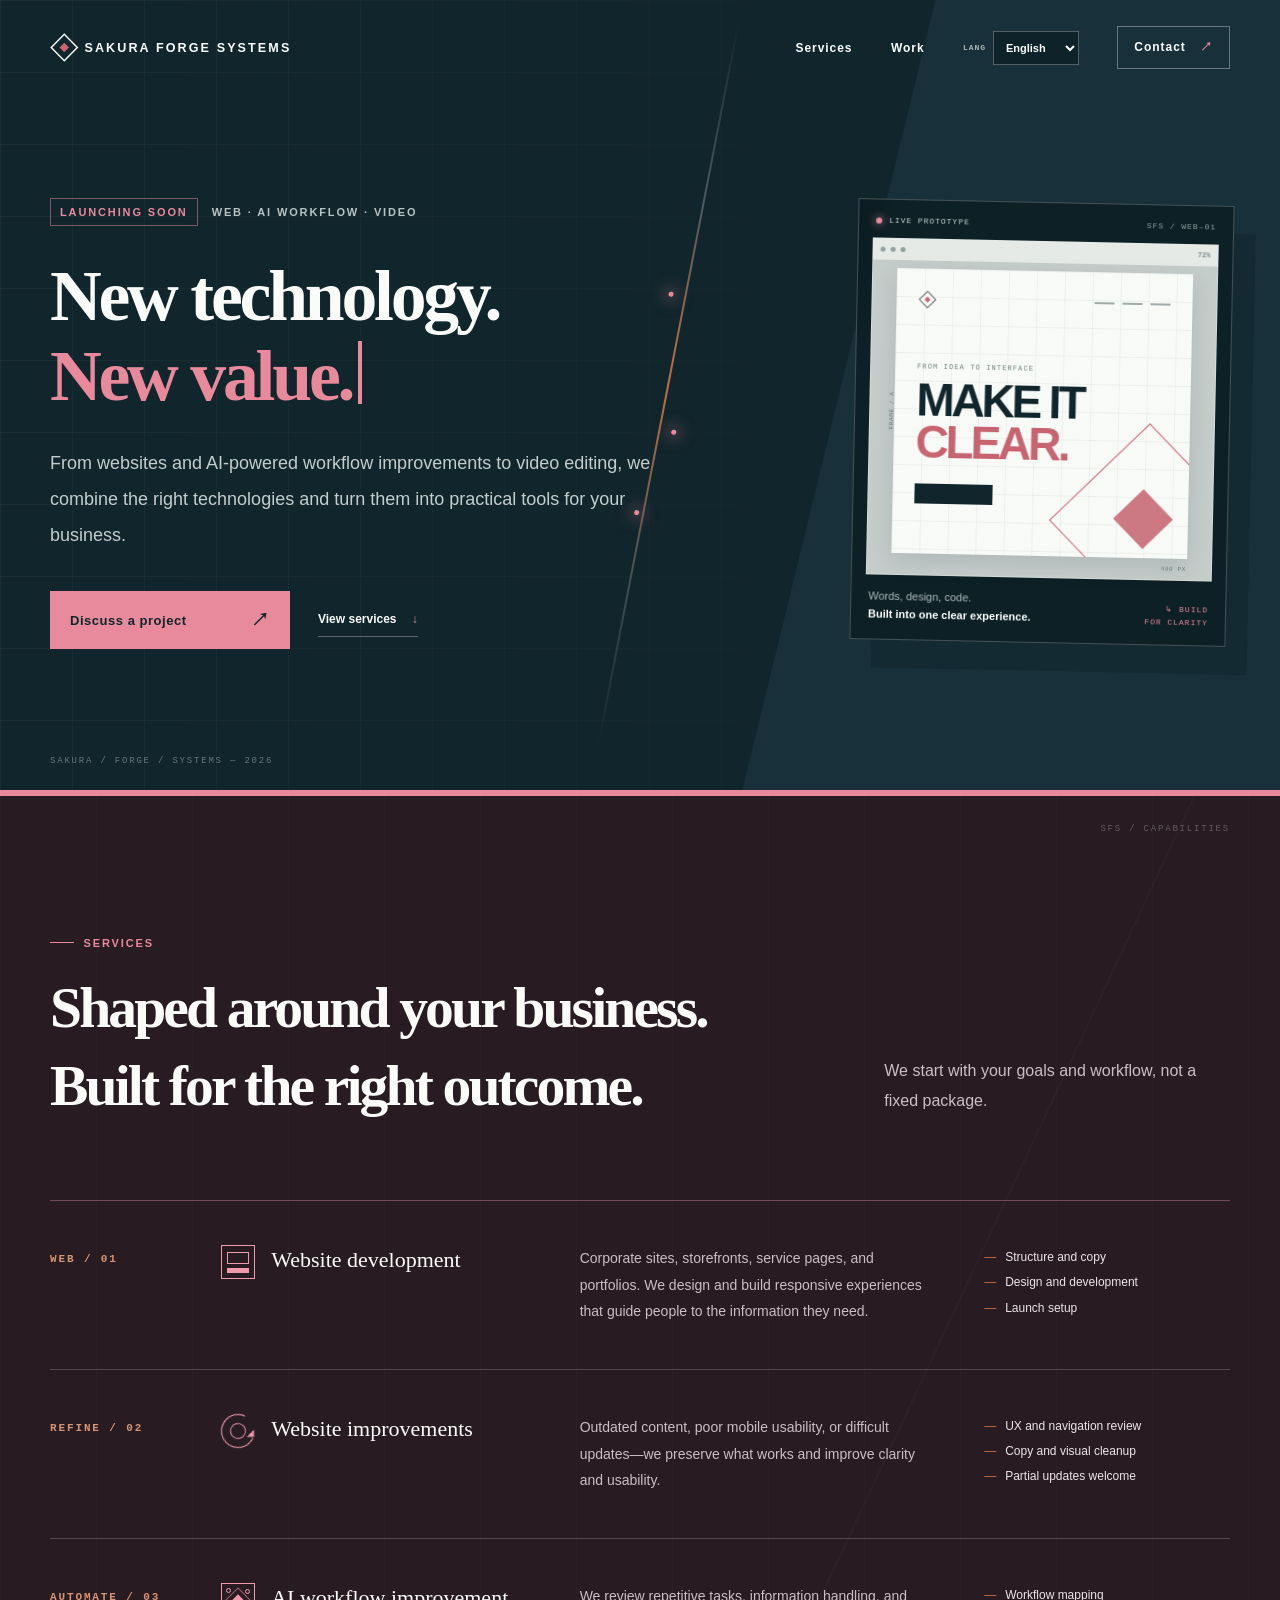
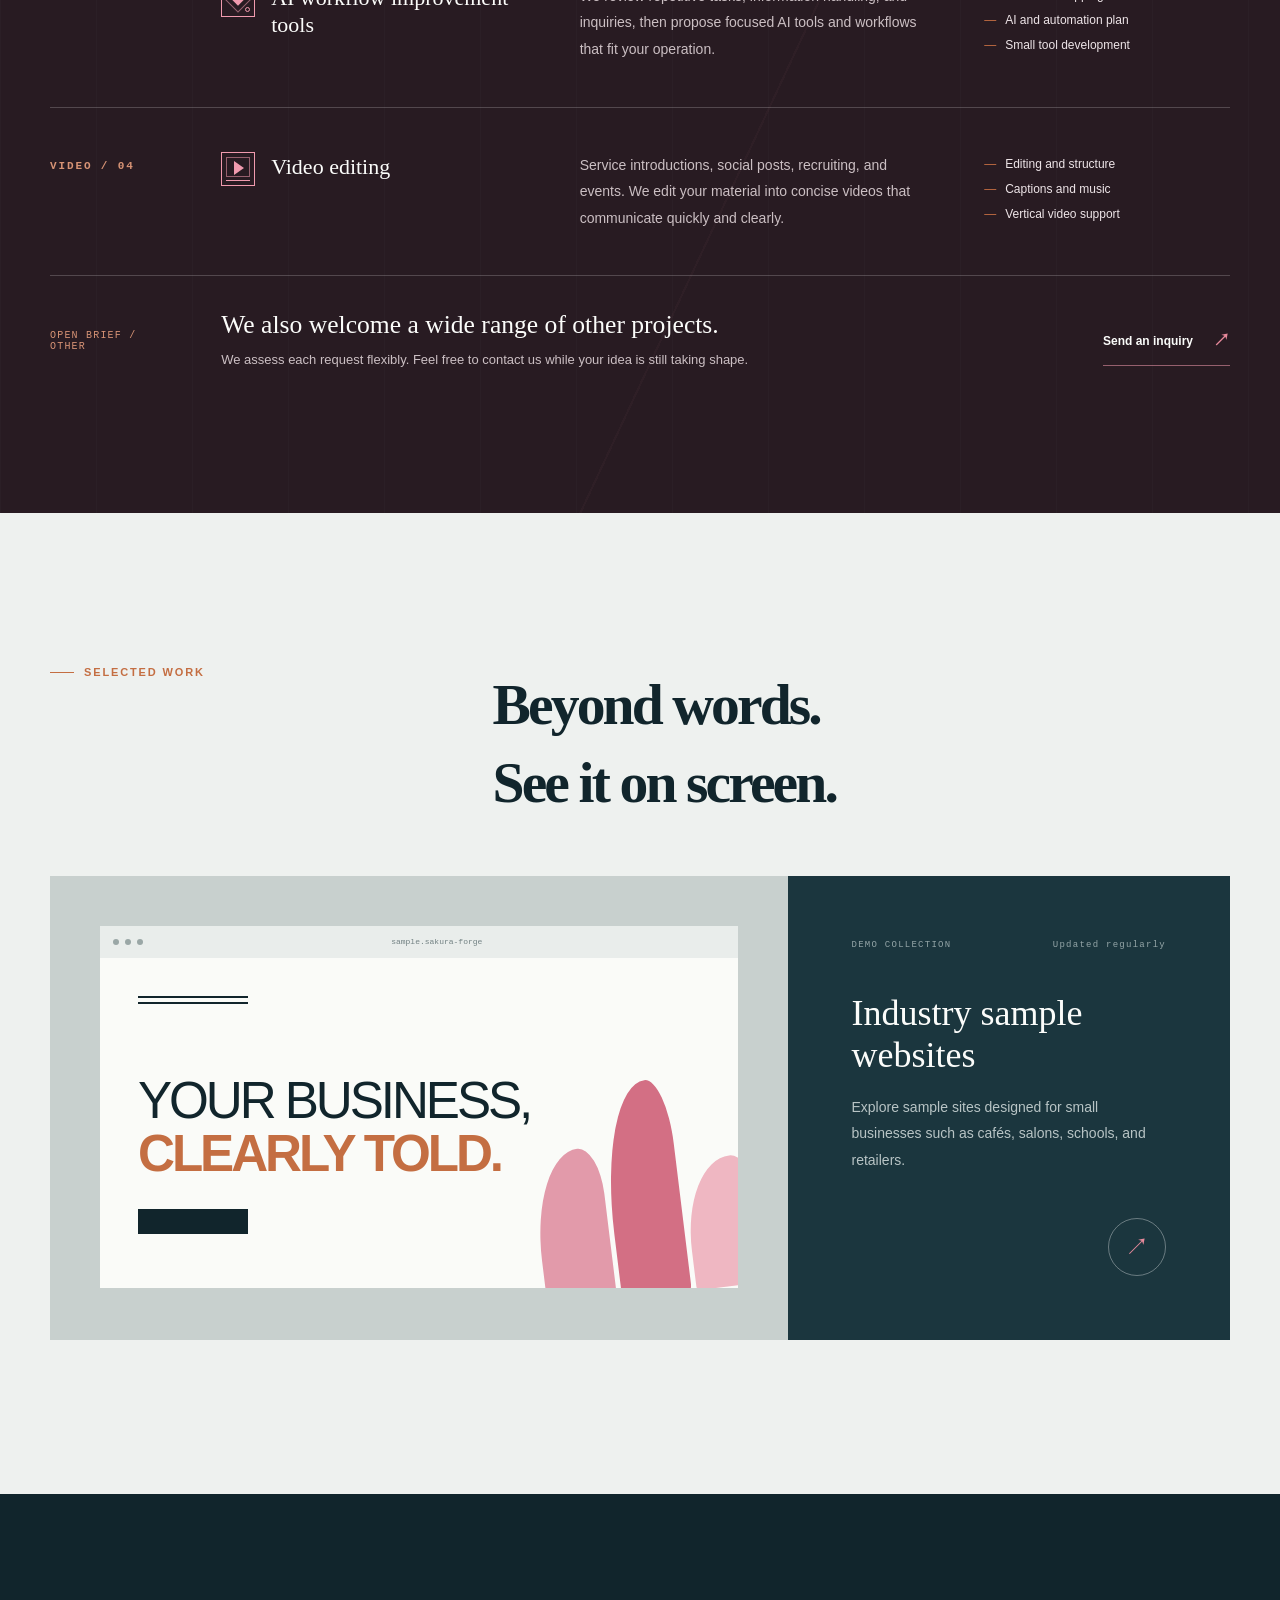
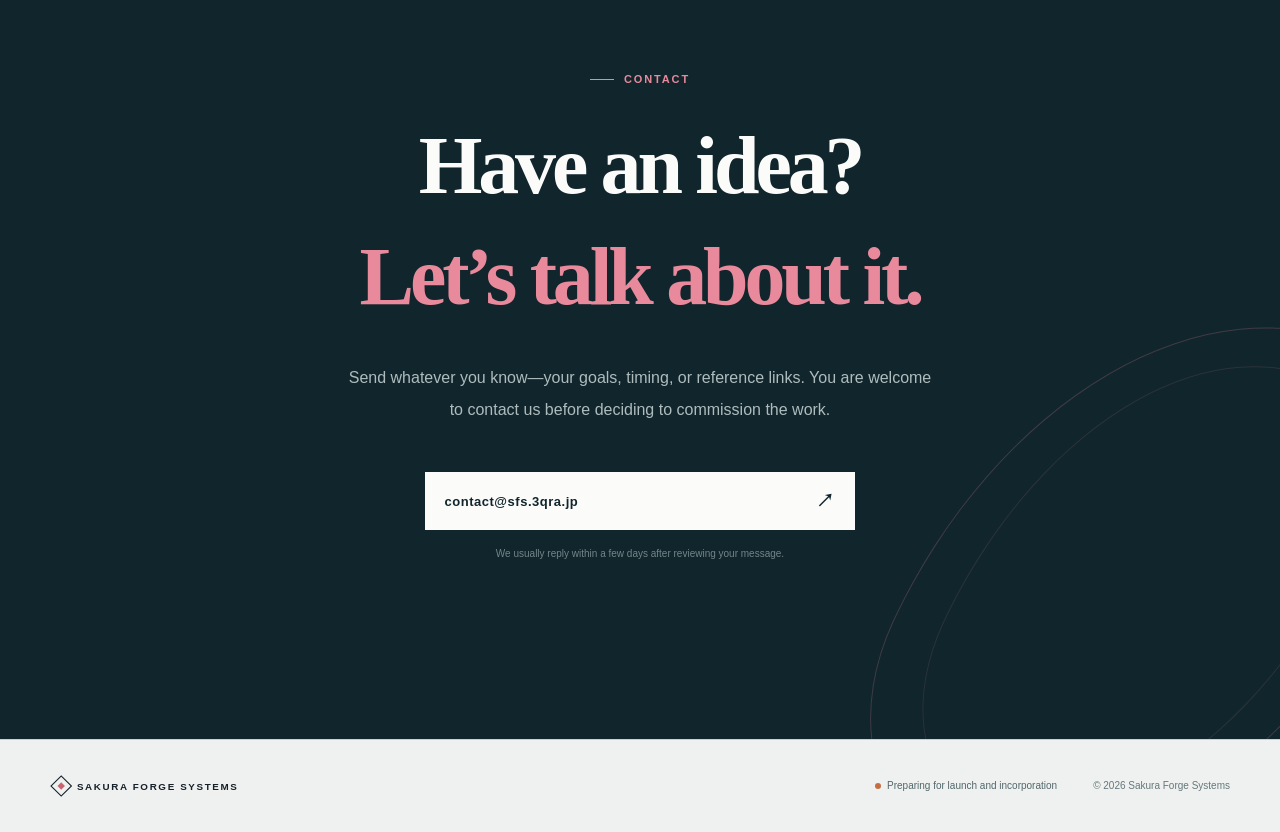
==== commit bbae32af: "Refactor motion and styles for improved language support and UI enhancements - Updated motion.js to " ====
--- a/index.html
+++ b/index.html
@@ -3,29 +3,43 @@
 <head>
   <meta charset="utf-8">
   <meta name="viewport" content="width=device-width, initial-scale=1">
-  <meta name="description" content="Sakura Forge Systemsは、小さな店舗や事業のためのWebサイト制作、Web改善、AI活用、開発支援を行います。">
-  <meta property="og:title" content="Sakura Forge Systems｜小さな事業のためのWeb制作">
-  <meta property="og:description" content="伝わる形を、一緒につくる。Web制作から公開後の改善まで、小さく始められる制作パートナーです。">
+  <meta name="description" data-i18n-content="meta_description" content="Sakura Forge Systemsは、Webサイト制作・既存サイト改善・AI業務改善ツールの提案・動画編集など、多様な制作案件に対応します。">
+  <meta property="og:title" content="Sakura Forge Systems｜Web・AI・動画で価値を創出">
+  <meta property="og:description" data-i18n-content="og_description" content="Web制作、既存サイト改善、AIを使った業務改善、動画編集まで。必要な技術を組み合わせて形にします。">
   <meta property="og:type" content="website">
   <meta property="og:url" content="https://sfs.3qra.jp/">
   <meta name="theme-color" content="#11252c">
-  <title>Sakura Forge Systems｜小さな事業のためのWeb制作</title>
+  <title>Sakura Forge Systems｜Web・AI・動画で価値を創出</title>
   <link rel="canonical" href="https://sfs.3qra.jp/">
   <link rel="icon" href="./assets/logo/sfs-mark-dark.svg" type="image/svg+xml">
   <link rel="stylesheet" href="./styles.css">
 </head>
 <body>
-  <a class="skip-link" href="#main">本文へ移動</a>
+  <a class="skip-link" href="#main" data-i18n="skip">本文へ移動</a>
 
   <header class="site-header">
-    <a class="brand" href="#top" aria-label="Sakura Forge Systems ホーム">
+    <a class="brand" href="#top" aria-label="Sakura Forge Systems Home">
       <img src="./assets/logo/sfs-logo-horizontal-light.svg" alt="Sakura Forge Systems" width="360" height="32">
     </a>
-    <nav class="nav" aria-label="メインナビゲーション">
-      <a href="#services">できること</a>
-      <a href="#work">制作見本</a>
-      <a href="#process">進め方</a>
-      <a class="nav-contact" href="mailto:contact@sfs.3qra.jp">相談する <span aria-hidden="true">↗</span></a>
+    <nav class="nav" aria-label="メインナビゲーション" data-i18n-aria-label="nav_aria">
+      <a href="#services" data-i18n="nav_services">できること</a>
+      <a href="#work" data-i18n="nav_work">制作見本</a>
+      <label class="language-picker">
+        <span class="language-mark" aria-hidden="true">LANG</span>
+        <select id="language-select" aria-label="言語を選択" data-i18n-aria-label="language_label">
+          <option value="ja">日本語</option>
+          <option value="en">English</option>
+          <option value="zh-CN">简体中文</option>
+          <option value="zh-TW">繁體中文</option>
+          <option value="ko">한국어</option>
+          <option value="es">Español</option>
+          <option value="fr">Français</option>
+          <option value="ru">Русский</option>
+          <option value="vi">Tiếng Việt</option>
+          <option value="hi">हिन्दी</option>
+        </select>
+      </label>
+      <a class="nav-contact" href="mailto:contact@sfs.3qra.jp"><span data-i18n="nav_contact">相談する</span> <span aria-hidden="true">↗</span></a>
     </nav>
   </header>
 
@@ -35,16 +49,16 @@
       <div class="forge-line" aria-hidden="true"><span></span></div>
 
       <div class="hero-copy">
-        <p class="eyebrow"><span>開業準備中</span> Web制作と小さな開発</p>
-        <h1 aria-label="伝わる形を、一緒に鍛える。">伝わる形を、<br><em class="type-text" data-type="一緒に鍛える。" aria-hidden="true">一緒に鍛える。</em></h1>
-        <p class="hero-lead">お店や事業の魅力をほどき、言葉と設計とコードで、きちんと届くWebサイトへ。必要なものを見極め、小さく強くつくります。</p>
+        <p class="eyebrow"><span class="eyebrow-status" data-i18n="hero_status">開業準備中</span> <span data-i18n="hero_scope">Web制作・AI業務改善・動画編集</span></p>
+        <h1 aria-label="新しい技術で、価値を創出。" data-i18n-aria-label="hero_title_aria"><span data-i18n="hero_title_top">新しい技術で、</span><br><em class="type-text" data-type="価値を創出。" data-i18n="hero_title_typed" data-i18n-data-type="hero_title_typed" aria-hidden="true">価値を創出。</em></h1>
+        <p class="hero-lead" data-i18n="hero_lead">サイト制作からAIを使った業務改善、動画編集まで。目的に合わせて必要な技術を組み合わせ、日々の仕事で使える形へ仕上げます。</p>
         <div class="hero-actions">
-          <a class="button button-primary" href="mailto:contact@sfs.3qra.jp?subject=Web制作についての相談">制作について相談する <span aria-hidden="true">↗</span></a>
-          <a class="text-link" href="#services">できることを見る <span aria-hidden="true">↓</span></a>
+          <a class="button button-primary" data-mail-subject="project" href="mailto:contact@sfs.3qra.jp?subject=制作・開発についての相談"><span data-i18n="hero_cta">案件について相談する</span> <span aria-hidden="true">↗</span></a>
+          <a class="text-link" href="#services"><span data-i18n="hero_services_link">できることを見る</span> <span aria-hidden="true">↓</span></a>
         </div>
       </div>
 
-      <aside class="studio-board" aria-label="Sakura Forge Systemsの制作イメージ">
+      <aside class="studio-board" aria-label="Sakura Forge Systemsの制作イメージ" data-i18n-aria-label="hero_board_aria">
         <div class="board-head">
           <span><i></i> LIVE PROTOTYPE</span>
           <span>SFS / WEB–01</span>
@@ -62,65 +76,58 @@
           <span class="measure measure-x">480 PX</span>
           <span class="measure measure-y">FRAME / A</span>
         </div>
-        <div class="board-foot"><p>言葉、設計、コード。<br><strong>ひとつの画面へ組み上げる。</strong></p><span>↳ BUILD<br>FOR CLARITY</span></div>
+        <div class="board-foot"><p><span data-i18n="hero_board_materials">言葉、設計、コード。</span><br><strong data-i18n="hero_board_build">ひとつの画面へ組み上げる。</strong></p><span>↳ BUILD<br>FOR CLARITY</span></div>
       </aside>
 
       <p class="hero-index" aria-hidden="true">SAKURA / FORGE / SYSTEMS — 2026</p>
     </section>
 
-    <section class="manifesto section-shell" aria-labelledby="manifesto-title">
-      <p class="vertical-label">WHY WE MAKE</p>
-      <div>
-        <p class="section-tag">考え方</p>
-        <h2 id="manifesto-title">ホームページは、<br>つくって終わりではない。</h2>
-      </div>
-      <div class="manifesto-copy">
-        <p>名刺代わりの一枚から、予約や問い合わせにつながる導線まで。事業の今に必要な大きさでつくり、あとから手を入れられる余白を残します。</p>
-        <p>専門用語で煙に巻かず、何を・なぜつくるのかを共有しながら進めます。</p>
-      </div>
-      <div class="manifesto-visual" aria-hidden="true">
-        <div class="visual-layer layer-copy"><span>CONTENT</span><i></i><i></i><i></i></div>
-        <div class="visual-layer layer-flow"><span>FLOW</span><b>→</b><b>→</b><b>↗</b></div>
-        <div class="visual-layer layer-screen"><span>SCREEN</span><strong>Aa</strong><i></i></div>
-        <p>THINK<br>STRUCTURE<br>DELIVER</p>
-      </div>
-    </section>
-
     <section class="services" id="services" aria-labelledby="services-title">
       <div class="section-shell section-intro">
         <div>
-          <p class="section-tag light">できること</p>
-          <h2 id="services-title">事業の輪郭に合わせて、<br>必要な技術を組み合わせる。</h2>
+          <p class="section-tag light" data-i18n="services_tag">できること</p>
+          <h2 id="services-title"><span data-i18n="services_title_top">事業の輪郭に合わせて、</span><br><span data-i18n="services_title_bottom">最適解を提供します。</span></h2>
         </div>
-        <p>制作内容を決まった型へ押し込まず、目的と運用方法から逆算します。</p>
+        <p data-i18n="services_lead">制作内容を決まった型へ押し込まず、目的と運用方法から逆算します。</p>
       </div>
 
       <div class="service-list section-shell">
         <article class="service-item">
           <p class="service-code">WEB / 01</p>
-          <div class="service-title"><span class="service-glyph glyph-web" aria-hidden="true"><i></i><i></i></span><h3>Webサイト制作</h3></div>
-          <p>店舗紹介、サービス案内、ポートフォリオ。スマートフォンで読みやすく、必要な情報へ迷わず届くサイトを設計します。</p>
-          <ul><li>構成・文章整理</li><li>デザイン・実装</li><li>公開環境の設定</li></ul>
+          <div class="service-title"><span class="service-glyph glyph-web" aria-hidden="true"><i></i><i></i></span><h3 data-i18n="web_title">Webサイト制作</h3></div>
+          <p data-i18n="web_desc">コーポレートサイトや店舗紹介、サービス案内、ポートフォリオまで。目的と閲覧環境に合わせ、迷わず情報へ届く画面を設計・実装します。</p>
+          <ul><li data-i18n="web_b1">構成・文章整理</li><li data-i18n="web_b2">デザイン・実装</li><li data-i18n="web_b3">公開環境の設定</li></ul>
         </article>
         <article class="service-item">
           <p class="service-code">REFINE / 02</p>
-          <div class="service-title"><span class="service-glyph glyph-refine" aria-hidden="true"><i></i></span><h3>既存サイトの改善</h3></div>
-          <p>情報が古い、スマホで見づらい、更新しにくい。今あるサイトの良い部分を残しながら、伝わり方と使いやすさを整えます。</p>
-          <ul><li>表示・導線の見直し</li><li>文章と見た目の整理</li><li>部分改修にも対応</li></ul>
+          <div class="service-title"><span class="service-glyph glyph-refine" aria-hidden="true"><i></i></span><h3 data-i18n="refine_title">既存サイトの改善</h3></div>
+          <p data-i18n="refine_desc">情報が古い、スマホで見づらい、更新しにくい。今あるサイトの良い部分を残しながら、伝わり方と使いやすさを整えます。</p>
+          <ul><li data-i18n="refine_b1">表示・導線の見直し</li><li data-i18n="refine_b2">文章と見た目の整理</li><li data-i18n="refine_b3">部分改修にも対応</li></ul>
         </article>
         <article class="service-item">
-          <p class="service-code">TOOLS / 03</p>
-          <div class="service-title"><span class="service-glyph glyph-tools" aria-hidden="true"><i></i><i></i></span><h3>AI・小さな開発</h3></div>
-          <p>文章作成、情報整理、簡単なWebツールなど、毎日の手間を減らす使い方を一緒に検討。導入自体を目的にしません。</p>
-          <ul><li>AI活用の相談</li><li>業務用ミニツール</li><li>Web開発支援</li></ul>
+          <p class="service-code">AUTOMATE / 03</p>
+          <div class="service-title"><span class="service-glyph glyph-ai" aria-hidden="true"><i></i><i></i><i></i></span><h3 data-i18n="ai_title">AIを使った業務改善ツールの提案</h3></div>
+          <p data-i18n="ai_desc">定型作業や情報整理、問い合わせ対応など、日々の業務を見直し、AIを活用した小さなツールや仕組みをご提案します。</p>
+          <ul><li data-i18n="ai_b1">業務フローの整理</li><li data-i18n="ai_b2">AI活用・自動化の提案</li><li data-i18n="ai_b3">ミニツール開発</li></ul>
         </article>
+        <article class="service-item">
+          <p class="service-code">VIDEO / 04</p>
+          <div class="service-title"><span class="service-glyph glyph-video" aria-hidden="true"><i></i><i></i></span><h3 data-i18n="video_title">動画編集</h3></div>
+          <p data-i18n="video_desc">サービス紹介、SNS投稿、採用・イベント向けなど。素材と目的に合わせ、伝えたい内容が短時間で届く動画に編集します。</p>
+          <ul><li data-i18n="video_b1">カット・構成</li><li data-i18n="video_b2">テロップ・BGM</li><li data-i18n="video_b3">縦型動画にも対応</li></ul>
+        </article>
+        <aside class="service-more">
+          <p>OPEN BRIEF / OTHER</p>
+          <div><strong data-i18n="other_title">その他、多様な案件も受け付けています。</strong><span data-i18n="other_desc">内容に応じて柔軟に検討します。構想の段階からお気軽にご相談ください。</span></div>
+          <a data-mail-subject="other" href="mailto:contact@sfs.3qra.jp?subject=その他の案件についての相談"><span data-i18n="other_cta">相談内容を送る</span> <span aria-hidden="true">↗</span></a>
+        </aside>
       </div>
     </section>
 
     <section class="work section-shell" id="work" aria-labelledby="work-title">
       <div class="work-heading">
-        <p class="section-tag">制作見本</p>
-        <h2 id="work-title">言葉だけでなく、<br>実際の画面で。</h2>
+        <p class="section-tag" data-i18n="work_tag">制作見本</p>
+        <h2 id="work-title"><span data-i18n="work_title_top">言葉だけでなく、</span><br><span data-i18n="work_title_bottom">実際の画面で。</span></h2>
       </div>
       <a class="work-card" href="https://github.com/Sakura-Forge-Systems/Sakura-Forge-Samples" target="_blank" rel="noreferrer">
         <div class="browser-mockup" aria-hidden="true">
@@ -133,49 +140,38 @@
           </div>
         </div>
         <div class="work-meta">
-          <p><span>DEMO COLLECTION</span><span>随時更新</span></p>
-          <h3>業種別サンプルサイト</h3>
-          <p>カフェ、美容室、教室、小売店など、小さな事業を想定した制作見本を公開しています。</p>
+          <p><span>DEMO COLLECTION</span><span data-i18n="work_update">随時更新</span></p>
+          <h3 data-i18n="work_card_title">業種別サンプルサイト</h3>
+          <p data-i18n="work_desc">カフェ、美容室、教室、小売店など、小さな事業を想定した制作見本を公開しています。</p>
           <span class="circle-arrow" aria-hidden="true">↗</span>
         </div>
       </a>
     </section>
 
-    <section class="process" id="process" aria-labelledby="process-title">
-      <div class="section-shell process-layout">
-        <div class="process-heading">
-          <p class="section-tag">進め方</p>
-          <h2 id="process-title">話すところから、<br>一歩ずつ。</h2>
-          <p>まだ内容が固まっていなくても大丈夫です。最初に目的と優先順位を整理します。</p>
-        </div>
-        <ol class="process-list">
-          <li><span>01</span><div><h3>聞く</h3><p>つくりたいもの、困っていること、予算や時期を確認します。</p></div></li>
-          <li><span>02</span><div><h3>整える</h3><p>必要なページと機能、文章、制作範囲を整理して提案します。</p></div></li>
-          <li><span>03</span><div><h3>つくる</h3><p>途中の画面を共有し、認識を合わせながら仕上げます。</p></div></li>
-          <li><span>04</span><div><h3>届ける</h3><p>公開または納品。必要に応じて、その後の改善も支援します。</p></div></li>
-        </ol>
-      </div>
-    </section>
-
     <section class="contact" id="contact" aria-labelledby="contact-title">
       <div class="contact-petal" aria-hidden="true"></div>
       <div class="section-shell contact-inner">
-        <p class="section-tag light">お問い合わせ</p>
-        <h2 id="contact-title">その構想、<br><em>まずは聞かせてください。</em></h2>
-        <p>相談内容・希望時期・参考URLなど、分かる範囲でお送りください。依頼するか決まっていない段階でも構いません。</p>
-        <a class="button button-contact" href="mailto:contact@sfs.3qra.jp?subject=制作についての相談">contact@sfs.3qra.jp <span aria-hidden="true">↗</span></a>
-        <small>通常、内容を確認してから数日以内に返信します。</small>
+        <p class="section-tag light" data-i18n="contact_tag">お問い合わせ</p>
+        <h2 id="contact-title"><span data-i18n="contact_title_top">その構想、</span><br><em data-i18n="contact_title_em">まずは聞かせてください。</em></h2>
+        <p data-i18n="contact_desc">相談内容・希望時期・参考URLなど、分かる範囲でお送りください。依頼するか決まっていない段階でも構いません。</p>
+        <a class="button button-contact" data-mail-subject="contact" href="mailto:contact@sfs.3qra.jp?subject=制作についての相談">contact@sfs.3qra.jp <span aria-hidden="true">↗</span></a>
+        <small data-i18n="contact_note">通常、内容を確認してから数日以内に返信します。</small>
       </div>
     </section>
   </main>
 
-  <footer class="footer section-shell">
-    <a class="brand footer-brand" href="#top">
-      <img src="./assets/logo/sfs-logo-horizontal-dark.svg" alt="Sakura Forge Systems" width="360" height="32">
-    </a>
-    <div class="footer-status"><span></span> 開業・法人設立準備中</div>
-    <p>© 2026 Sakura Forge Systems</p>
+  <footer class="footer">
+    <div class="footer-inner section-shell">
+      <a class="brand footer-brand" href="#top">
+        <img src="./assets/logo/sfs-logo-horizontal-dark.svg" alt="Sakura Forge Systems" width="360" height="32">
+      </a>
+      <div class="footer-meta">
+        <div class="footer-status"><span class="status-dot"></span> <span data-i18n="footer_status">開業・法人設立準備中</span></div>
+        <p>© 2026 Sakura Forge Systems</p>
+      </div>
+    </div>
   </footer>
+  <script src="./i18n.js" defer></script>
   <script src="./motion.js" defer></script>
 </body>
 </html>
--- a/styles.css
+++ b/styles.css
@@ -14,16 +14,28 @@
   --body: "Yu Gothic", "Hiragino Kaku Gothic ProN", "BIZ UDPGothic", sans-serif;
 }
 
+html[data-locale="en"], html[data-locale="es"], html[data-locale="fr"], html[data-locale="ru"], html[data-locale="vi"] {
+  --display: Georgia, "Times New Roman", serif;
+  --body: "Segoe UI", Arial, sans-serif;
+}
+html[data-locale="zh-CN"] { --display: "Songti SC", SimSun, serif; --body: "Microsoft YaHei", sans-serif; }
+html[data-locale="zh-TW"] { --display: "Songti TC", PMingLiU, serif; --body: "Microsoft JhengHei", sans-serif; }
+html[data-locale="ko"] { --display: Batang, "Noto Serif KR", serif; --body: "Malgun Gothic", sans-serif; }
+html[data-locale="hi"] { --display: "Nirmala UI", Mangal, serif; --body: "Nirmala UI", Mangal, sans-serif; }
+
 * { box-sizing: border-box; }
-html { scroll-behavior: smooth; }
+html { max-width: 100%; overflow-x: hidden; scroll-behavior: smooth; }
+[id] { scroll-margin-top: 84px; }
 body {
+  width: 100%;
+  max-width: 100%;
   margin: 0;
+  overflow-x: hidden;
   color: var(--ink);
   background: var(--steel);
   font-family: var(--body);
   -webkit-font-smoothing: antialiased;
 }
-body.motion-ready { overflow-x: clip; }
 a { color: inherit; }
 img { max-width: 100%; }
 ::selection { color: var(--white); background: var(--copper); }
@@ -33,16 +45,26 @@
 .section-shell { width: var(--shell); margin-inline: auto; }
 
 .site-header {
-  position: absolute;
+  position: fixed;
   inset: 0 0 auto;
-  z-index: 10;
+  z-index: 50;
   display: flex;
   align-items: center;
   justify-content: space-between;
-  width: var(--shell);
-  margin: 0 auto;
-  padding: 26px 0;
+  width: 100%;
+  margin: 0;
+  padding: 26px max(24px, calc((100vw - 1180px) / 2));
   color: var(--white);
+  border-bottom: 1px solid transparent;
+  transition: padding .3s ease, background-color .3s ease, border-color .3s ease, box-shadow .3s ease;
+}
+.site-header.is-scrolled {
+  padding-top: 15px;
+  padding-bottom: 15px;
+  border-color: rgba(255,255,255,.11);
+  background: rgba(9,25,30,.9);
+  box-shadow: 0 12px 34px rgba(9,25,30,.16);
+  backdrop-filter: blur(16px);
 }
 .brand { display: inline-flex; align-items: center; text-decoration: none; }
 .brand img { display: block; width: clamp(220px, 24vw, 320px); height: auto; overflow: visible; }
@@ -51,7 +73,11 @@
 .nav a:not(.nav-contact)::after { content: ""; position: absolute; right: 0; bottom: -7px; left: 0; height: 1px; background: var(--sakura); transform: scaleX(0); transform-origin: right; transition: transform .25s ease; }
 .nav a:hover::after { transform: scaleX(1); transform-origin: left; }
 .nav-contact { padding: 12px 16px; border: 1px solid rgba(255,255,255,.35); }
-.nav-contact span { margin-left: 10px; color: var(--sakura); }
+.nav-contact > span[aria-hidden] { margin-left: 10px; color: var(--sakura); }
+.language-picker { display: inline-flex; align-items: center; gap: 7px; color: #a9b6b7; font-family: monospace; font-size: 8px; letter-spacing: .12em; }
+.language-picker select { width: 86px; min-height: 34px; padding: 7px 8px; color: var(--white); border: 1px solid rgba(255,255,255,.28); border-radius: 0; outline: 0; background: rgba(9,25,30,.58); font: 600 11px/1 var(--body); cursor: pointer; color-scheme: dark; }
+.language-picker select:hover { border-color: var(--sakura); }
+.language-picker select:focus-visible { outline: 3px solid var(--sakura); outline-offset: 3px; }
 
 .hero {
   position: relative;
@@ -76,18 +102,23 @@
 .hero-copy { opacity: var(--hero-copy-opacity, 1); transform: translate3d(0, var(--hero-copy-shift, 0), 0); will-change: opacity, transform; }
 .eyebrow, .section-tag, .service-code { margin: 0; font-size: 11px; font-weight: 800; letter-spacing: .17em; text-transform: uppercase; }
 .eyebrow { display: flex; align-items: center; gap: 14px; color: #b8c3c4; }
-.eyebrow span { padding: 7px 9px; color: var(--sakura); border: 1px solid rgba(232,138,156,.5); }
+.eyebrow-status { padding: 7px 9px; color: var(--sakura); border: 1px solid rgba(232,138,156,.5); }
 .hero h1 { margin: 30px 0 28px; font-family: var(--display); font-size: clamp(52px, 7vw, 94px); font-weight: 600; line-height: 1.12; letter-spacing: -.07em; }
 .hero h1 em { color: var(--sakura); font-style: normal; }
 .type-text { display: inline-block; min-width: 6.6em; }
 .type-text.is-typing::after { content: ""; display: inline-block; width: .06em; height: .88em; margin-left: .08em; background: currentColor; vertical-align: -.05em; animation: cursor-blink .75s steps(1) infinite; }
 .hero-lead { max-width: 610px; margin: 0; color: #c4cdcd; font-size: clamp(15px, 1.5vw, 18px); line-height: 2; }
+html:not([data-locale="ja"]):not([data-locale="zh-CN"]):not([data-locale="zh-TW"]):not([data-locale="ko"]) .hero h1 { font-size: clamp(43px, 5.6vw, 76px); letter-spacing: -.045em; }
+html:not([data-locale="ja"]) .type-text { min-width: 0; }
+html:not([data-locale="ja"]) .service-title h3 { font-size: 22px; line-height: 1.25; }
+html[data-locale="hi"] .hero h1 { font-size: clamp(40px, 5vw, 68px); line-height: 1.22; }
+html[data-locale="hi"] .eyebrow, html[data-locale="hi"] .section-tag { letter-spacing: .04em; }
 .hero-actions { display: flex; align-items: center; gap: 28px; margin-top: 38px; }
 .button { display: inline-flex; align-items: center; justify-content: space-between; gap: 28px; padding: 17px 20px; text-decoration: none; font-size: 13px; font-weight: 800; letter-spacing: .04em; }
 .button-primary { min-width: 240px; color: var(--ink); background: var(--sakura); }
-.button span { font-size: 18px; }
+.button > span[aria-hidden] { font-size: 18px; }
 .text-link { padding: 10px 0; text-decoration: none; border-bottom: 1px solid rgba(255,255,255,.3); font-size: 12px; font-weight: 700; }
-.text-link span { margin-left: 12px; color: var(--sakura); }
+.text-link > span[aria-hidden] { margin-left: 12px; color: var(--sakura); }
 .studio-board { padding: 14px; border: 1px solid rgba(255,255,255,.22); background: rgba(9,25,30,.72); box-shadow: 22px 28px 0 rgba(9,25,30,.23); backdrop-filter: blur(7px); opacity: var(--hero-board-opacity, 1); transform: translate3d(0, var(--hero-board-shift, 0), 0) rotate(1.2deg); will-change: opacity, transform; }
 .board-head, .board-foot { display: flex; align-items: center; justify-content: space-between; color: #91a2a4; font-family: monospace; font-size: 8px; letter-spacing: .12em; }
 .board-head { padding: 2px 3px 13px; }
@@ -113,45 +144,83 @@
 .measure-x { right: 26px; bottom: 8px; }.measure-y { top: 50%; left: 4px; transform: rotate(-90deg); }
 .board-foot { align-items: flex-end; padding: 13px 3px 2px; }
 .board-foot p { margin: 0; color: #aebabb; font-family: var(--body); font-size: 11px; line-height: 1.6; letter-spacing: 0; }
-.board-foot p strong { color: white; font-weight: 700; }
+.board-foot p strong { color: #fff; font-weight: 800; opacity: 1; }
 .board-foot > span { color: var(--sakura); line-height: 1.55; text-align: right; }
 .hero-index { position: absolute; bottom: 24px; left: max(24px, calc((100vw - 1180px) / 2)); margin: 0; color: #64787b; font-family: monospace; font-size: 9px; letter-spacing: .2em; }
 
-.manifesto { position: relative; display: grid; grid-template-columns: 30px .9fr .68fr .68fr; gap: clamp(24px, 4vw, 62px); align-items: start; padding-block: clamp(90px, 12vw, 160px); }
-.vertical-label { margin: 0; color: #6d7c7e; font-family: monospace; font-size: 9px; letter-spacing: .22em; writing-mode: vertical-rl; }
 .section-tag { display: flex; align-items: center; gap: 10px; color: var(--copper); }
 .section-tag::before { content: ""; width: 24px; height: 1px; background: currentColor; }
 .section-tag.light { color: var(--sakura); }
-.manifesto h2, .section-intro h2, .work h2, .process h2, .contact h2 { margin: 20px 0 0; font-family: var(--display); font-size: clamp(36px, 4.5vw, 62px); font-weight: 600; line-height: 1.35; letter-spacing: -.05em; }
-.manifesto-copy { padding-top: 40px; }
-.manifesto-copy p { margin: 0 0 22px; color: #52666a; line-height: 2; }
-.manifesto-visual { position: relative; min-height: 310px; margin-top: -20px; }
-.visual-layer { position: absolute; width: 178px; height: 116px; padding: 12px; border: 1px solid rgba(17,37,44,.28); background: rgba(251,252,250,.78); box-shadow: 8px 10px 0 rgba(17,37,44,.06); }
-.visual-layer > span { display: block; margin-bottom: 18px; color: #7b898a; font-family: monospace; font-size: 7px; letter-spacing: .14em; }
-.layer-copy { top: 0; left: 0; transform: rotate(-5deg); }
-.layer-copy i { display: block; width: 80%; height: 4px; margin: 8px 0; background: #879596; }.layer-copy i:nth-child(3) { width: 55%; }.layer-copy i:nth-child(4) { width: 68%; }
-.layer-flow { top: 78px; right: 0; display: flex; align-items: center; justify-content: space-around; padding-top: 42px; color: var(--copper); transform: rotate(4deg); }
-.layer-flow > span { position: absolute; top: 12px; left: 12px; }.layer-flow b { font-size: 18px; }
-.layer-screen { top: 160px; left: 20px; transform: rotate(-1deg); }
-.layer-screen strong { color: var(--ink); font-family: var(--display); font-size: 34px; }.layer-screen i { position: absolute; right: 15px; bottom: 14px; width: 46px; height: 46px; background: var(--sakura); transform: rotate(45deg); }
-.manifesto-visual > p { position: absolute; right: -8px; bottom: 0; margin: 0; color: rgba(17,37,44,.16); font-family: Arial, sans-serif; font-size: 25px; font-weight: 800; line-height: .92; text-align: right; }
-
-.services { padding-block: clamp(80px, 10vw, 130px); color: var(--white); background: var(--ink-deep); }
+.section-intro h2, .work h2, .contact h2 { margin: 20px 0 0; font-family: var(--display); font-size: clamp(36px, 4.5vw, 62px); font-weight: 600; line-height: 1.35; letter-spacing: -.05em; }
+
+.services {
+  position: relative;
+  padding-block: clamp(96px, 11vw, 144px);
+  overflow: hidden;
+  color: var(--white);
+  background: #281b22;
+  border-top: 6px solid var(--sakura);
+}
+.services::before {
+  content: "";
+  position: absolute;
+  inset: 0;
+  pointer-events: none;
+  opacity: .5;
+  background:
+    linear-gradient(115deg, transparent 0 63%, rgba(232,138,156,.07) 63% 63.12%, transparent 63.12%),
+    linear-gradient(90deg, rgba(255,255,255,.035) 1px, transparent 1px);
+  background-size: 100% 100%, 96px 100%;
+}
+.services::after {
+  content: "SFS / CAPABILITIES";
+  position: absolute;
+  top: 28px;
+  right: max(24px, calc((100vw - 1180px) / 2));
+  color: rgba(255,255,255,.28);
+  font-family: monospace;
+  font-size: 9px;
+  letter-spacing: .2em;
+}
+.services > * { position: relative; z-index: 1; }
 .section-intro { display: grid; grid-template-columns: 1.2fr .55fr; gap: 80px; align-items: end; }
-.section-intro > p { margin: 0 0 8px; color: #9caaab; line-height: 1.9; }
-.service-list { margin-top: 70px; border-top: 1px solid rgba(255,255,255,.2); }
-.service-item { display: grid; grid-template-columns: 120px 1fr 1.15fr .8fr; gap: clamp(20px, 4vw, 58px); align-items: start; padding: 40px 0; border-bottom: 1px solid rgba(255,255,255,.2); }
-.service-code { padding-top: 8px; color: #65787b; font-family: monospace; }
+.section-intro > p { margin: 0 0 8px; color: #cbbfc3; line-height: 1.9; }
+.service-list { margin-top: 76px; border-top: 1px solid rgba(240,154,174,.38); }
+.service-item { display: grid; grid-template-columns: 120px 1fr 1.15fr .8fr; gap: clamp(20px, 4vw, 58px); align-items: start; padding: 44px 0; border-bottom: 1px solid rgba(255,255,255,.16); }
+.service-code { padding-top: 8px; color: #d79375; font-family: monospace; }
 .service-title { display: flex; gap: 16px; align-items: flex-start; }
-.service-glyph { position: relative; flex: 0 0 auto; display: block; width: 34px; height: 34px; color: var(--sakura); border: 1px solid currentColor; }
+.service-glyph { position: relative; flex: 0 0 auto; display: block; width: 34px; height: 34px; color: #f09aae; border: 1px solid currentColor; }
 .glyph-web i { position: absolute; border: 1px solid currentColor; }.glyph-web i:first-child { inset: 6px 5px 14px; }.glyph-web i:last-child { right: 5px; bottom: 5px; left: 5px; height: 5px; background: currentColor; }
 .glyph-refine { border-radius: 50%; border-right-color: transparent; transform: rotate(-20deg); }.glyph-refine::after { content: ""; position: absolute; right: -2px; bottom: 0; border: 5px solid transparent; border-top-color: currentColor; transform: rotate(-25deg); }
 .glyph-refine i { position: absolute; inset: 8px; border: 1px solid currentColor; border-radius: 50%; }
-.glyph-tools { transform: rotate(45deg); }.glyph-tools i { position: absolute; background: currentColor; }.glyph-tools i:first-child { top: 7px; bottom: 7px; left: 15px; width: 2px; }.glyph-tools i:last-child { top: 15px; right: 7px; left: 7px; height: 2px; }
+.glyph-ai::before { content: ""; position: absolute; inset: 12px; background: currentColor; transform: rotate(45deg); }
+.glyph-ai::after { content: ""; position: absolute; inset: 7px; border: 1px solid rgba(240,154,174,.55); transform: rotate(45deg); }
+.glyph-ai i { position: absolute; z-index: 1; width: 5px; height: 5px; border: 1px solid currentColor; border-radius: 50%; background: #281b22; }
+.glyph-ai i:first-child { top: 4px; left: 4px; }.glyph-ai i:nth-child(2) { top: 5px; right: 4px; }.glyph-ai i:last-child { right: 4px; bottom: 4px; }
+.glyph-video::before { content: ""; position: absolute; top: 8px; left: 12px; border: 7px solid transparent; border-left: 10px solid currentColor; }
+.glyph-video i:first-child { position: absolute; top: 4px; right: 4px; bottom: 8px; left: 4px; border: 1px solid rgba(240,154,174,.55); }
+.glyph-video i:last-child { position: absolute; right: 4px; bottom: 4px; left: 4px; height: 1px; background: currentColor; }
 .service-title h3 { margin: 1px 0 0; font-family: var(--display); font-size: 25px; font-weight: 500; }
-.service-item > p:not(.service-code) { margin: 0; color: #aebbbc; font-size: 14px; line-height: 1.9; }
-.service-item ul { margin: 0; padding: 0; list-style: none; color: #d7dddd; font-size: 12px; line-height: 2.1; }
+.service-item > p:not(.service-code) { margin: 0; color: #cbbfc3; font-size: 14px; line-height: 1.9; }
+.service-item ul { margin: 0; padding: 0; list-style: none; color: #eee5e8; font-size: 12px; line-height: 2.1; }
 .service-item li::before { content: "—"; margin-right: 9px; color: var(--copper); }
+.service-more { display: grid; grid-template-columns: 120px 1fr auto; gap: clamp(20px, 4vw, 58px); align-items: center; padding: 34px 0 0; }
+.service-more > p { margin: 0; color: #d79375; font-family: monospace; font-size: 10px; letter-spacing: .12em; }
+.service-more div { display: grid; gap: 8px; }
+.service-more strong { font-family: var(--display); font-size: clamp(20px, 2vw, 27px); font-weight: 500; }
+.service-more div span { color: #cbbfc3; font-size: 13px; line-height: 1.8; }
+.service-more a { display: inline-flex; align-items: center; gap: 20px; padding: 13px 0; color: var(--white); border-bottom: 1px solid rgba(240,154,174,.55); text-decoration: none; font-size: 12px; font-weight: 700; white-space: nowrap; }
+.service-more a > span[aria-hidden] { color: var(--sakura); font-size: 17px; transition: transform .25s ease; }
+.service-more a:hover > span[aria-hidden] { transform: translate(3px, -3px); }
+
+.motion-ready .service-item.reveal .service-glyph { opacity: 0; scale: .55; }
+.motion-ready .service-item.reveal.is-visible .service-glyph { animation: glyph-stamp .7s cubic-bezier(.2,.75,.25,1) calc(var(--reveal-delay) + 140ms) forwards; }
+.motion-ready .service-item.reveal.is-visible .glyph-web i:last-child { animation: glyph-scan .55s ease calc(var(--reveal-delay) + 480ms) both; }
+.motion-ready .service-item.reveal.is-visible .glyph-refine i { animation: glyph-pulse .55s ease calc(var(--reveal-delay) + 450ms) both; }
+.motion-ready .service-item.reveal.is-visible .glyph-ai i { animation: node-light .45s ease calc(var(--reveal-delay) + 430ms) both; }
+.motion-ready .service-item.reveal.is-visible .glyph-ai i:nth-child(2) { animation-delay: calc(var(--reveal-delay) + 520ms); }
+.motion-ready .service-item.reveal.is-visible .glyph-ai i:last-child { animation-delay: calc(var(--reveal-delay) + 610ms); }
+.motion-ready .service-item.reveal.is-visible .glyph-video::before { animation: play-nudge .55s ease calc(var(--reveal-delay) + 470ms) both; }
 
 .work { padding-block: clamp(90px, 12vw, 160px); }
 .work-heading { display: grid; grid-template-columns: .6fr 1fr; align-items: start; margin-bottom: 54px; }
@@ -176,17 +245,6 @@
 .circle-arrow { display: grid; place-items: center; align-self: flex-end; width: 58px; height: 58px; margin-top: 45px; border: 1px solid rgba(255,255,255,.35); border-radius: 50%; color: var(--sakura); font-size: 24px; }
 .work-card:hover { transform: translateY(-6px); box-shadow: 0 28px 70px rgba(17,37,44,.19); }
 
-.process { padding-block: clamp(90px, 11vw, 150px); background: #dfe5e2; }
-.process-layout { display: grid; grid-template-columns: .72fr 1fr; gap: clamp(60px, 10vw, 150px); }
-.process-heading { position: sticky; top: 50px; align-self: start; }
-.process-heading > p:last-child { max-width: 380px; margin-top: 30px; color: #5f7073; line-height: 1.9; }
-.process-list { margin: 0; padding: 0; list-style: none; counter-reset: steps; }
-.process-list li { display: grid; grid-template-columns: 56px 1fr; gap: 28px; padding: 30px 0; border-top: 1px solid rgba(17,37,44,.22); }
-.process-list li:last-child { border-bottom: 1px solid rgba(17,37,44,.22); }
-.process-list li > span { display: grid; place-items: center; width: 42px; height: 42px; color: var(--copper); border: 1px solid var(--copper); border-radius: 50%; font-family: monospace; font-size: 10px; }
-.process-list h3 { margin: 2px 0 9px; font-family: var(--display); font-size: 24px; font-weight: 600; }
-.process-list p { margin: 0; color: #5f7073; font-size: 14px; line-height: 1.8; }
-
 .contact { position: relative; padding-block: clamp(100px, 14vw, 180px); overflow: hidden; color: var(--white); background: var(--ink); }
 .contact::before { content: ""; position: absolute; inset: 0; opacity: .08; background-image: linear-gradient(90deg, transparent 49.8%, white 50%, transparent 50.2%); background-size: 130px 100%; }
 .contact-inner { position: relative; z-index: 2; text-align: center; }
@@ -200,16 +258,24 @@
 .contact-petal { position: absolute; right: -80px; bottom: -160px; width: 430px; height: 620px; border: 1px solid rgba(232,138,156,.22); border-radius: 90% 10% 90% 35%; transform: rotate(25deg); }
 .contact-petal::after { content: ""; position: absolute; inset: 45px; border: 1px solid rgba(232,138,156,.12); border-radius: inherit; }
 
-.footer { display: grid; grid-template-columns: 1fr auto auto; align-items: center; gap: 40px; padding-block: 35px; font-size: 10px; }
-.footer-brand img { width: min(260px, 42vw); }
-.footer-status { color: #637477; }
-.footer-status span { display: inline-block; width: 6px; height: 6px; margin-right: 6px; border-radius: 50%; background: var(--copper); }
-.footer p { margin: 0; color: #758386; }
+.footer { width: 100%; color: var(--ink); background: var(--steel); border-top: 1px solid rgba(17,37,44,.16); }
+.footer-inner { display: flex; align-items: center; justify-content: space-between; gap: 36px; min-height: 92px; padding-block: 24px; font-size: 10px; }
+.footer-brand img { width: min(240px, 42vw); }
+.footer-meta { display: flex; align-items: center; justify-content: flex-end; gap: clamp(18px, 3vw, 36px); min-width: 0; }
+.footer-status { display: inline-flex; align-items: center; color: #52666a; line-height: 1.5; }
+.footer-status .status-dot { display: inline-block; width: 6px; height: 6px; margin-right: 6px; border-radius: 50%; background: var(--copper); }
+.footer-status [data-i18n] { min-width: 0; }
+.footer p { margin: 0; color: #65777a; white-space: nowrap; }
 
 @keyframes ember { 0%, 100% { opacity: .2; transform: translate(0, 8px); } 50% { opacity: 1; transform: translate(8px, -16px); } }
 @keyframes pulse { 0%, 100% { opacity: .4; } 50% { opacity: 1; } }
 @keyframes cursor-blink { 0%, 48% { opacity: 1; } 49%, 100% { opacity: 0; } }
 @keyframes hero-enter { from { opacity: 0; transform: translateY(22px); } to { opacity: 1; transform: translateY(0); } }
+@keyframes glyph-stamp { 0% { opacity: 0; scale: .55; } 65% { opacity: 1; scale: 1.12; } 100% { opacity: 1; scale: 1; } }
+@keyframes glyph-scan { from { opacity: 0; transform: scaleX(.15); } to { opacity: 1; transform: scaleX(1); } }
+@keyframes glyph-pulse { 0% { opacity: 0; scale: .5; } 65% { opacity: 1; scale: 1.2; } 100% { opacity: 1; scale: 1; } }
+@keyframes node-light { from { opacity: 0; scale: .2; } to { opacity: 1; scale: 1; } }
+@keyframes play-nudge { 0% { opacity: 0; transform: translateX(-4px); } 70% { opacity: 1; transform: translateX(2px); } 100% { opacity: 1; transform: none; } }
 
 /* Motion is enabled only after JavaScript loads, so content stays visible without it. */
 .motion-ready .hero-copy .eyebrow,
@@ -240,51 +306,52 @@
 
 @media (max-width: 920px) {
   :root { --shell: min(100% - 36px, 720px); }
-  .site-header { width: calc(100% - 36px); }
+  .site-header { padding-right: 18px; padding-left: 18px; }
   .nav a:not(.nav-contact) { display: none; }
   .hero { grid-template-columns: 1fr; padding-inline: 18px; padding-top: 140px; }
   .hero::after { top: auto; right: 0; bottom: 0; width: 100%; height: 46%; clip-path: polygon(0 14%, 100% 0, 100% 100%, 0 100%); }
   .forge-line { left: 77%; }
   .studio-board { width: min(440px, 92%); margin-left: auto; }
   .hero-index { left: 18px; }
-  .manifesto { grid-template-columns: 30px 1fr 1fr; }
-  .manifesto-copy { grid-column: 2; padding-top: 0; }
-  .manifesto-visual { grid-column: 3; grid-row: 1 / span 2; margin-top: 0; }
-  .section-intro, .work-heading, .process-layout { grid-template-columns: 1fr; gap: 32px; }
+  .section-intro, .work-heading { grid-template-columns: 1fr; gap: 32px; }
   .service-item { grid-template-columns: 80px 1fr; }
   .service-item > p:not(.service-code), .service-item ul { grid-column: 2; }
+  .service-more { grid-template-columns: 80px 1fr; }
+  .service-more a { grid-column: 2; justify-self: start; }
   .work-card { grid-template-columns: 1fr; }
-  .process-heading { position: static; }
 }
 
 @media (max-width: 600px) {
   :root { --shell: calc(100% - 28px); }
-  .site-header { width: calc(100% - 28px); padding-top: 18px; }
+  .site-header { padding: 18px 14px; }
+  .site-header.is-scrolled { padding: 11px 14px; }
   .brand img { width: 190px; }
-  .nav-contact { padding: 10px 11px; font-size: 10px; }
+  .nav-contact { display: none; }
+  .language-mark { display: none; }
+  .language-picker select { width: 78px; }
   .hero { min-height: 900px; padding: 120px 14px 65px; }
   .hero h1 { font-size: clamp(45px, 14vw, 66px); }
+  html:not([data-locale="ja"]):not([data-locale="zh-CN"]):not([data-locale="zh-TW"]):not([data-locale="ko"]) .hero h1 { font-size: clamp(38px, 11vw, 54px); }
   .hero-actions { align-items: flex-start; flex-direction: column; gap: 18px; }
-  .studio-board { width: 96%; padding: 10px; }
+  .studio-board { width: calc(100% - 12px); margin-inline: auto; padding: 10px; box-shadow: 9px 12px 0 rgba(9,25,30,.23); }
   .canvas-page { min-height: 250px; padding: 18px; }
-  .manifesto { grid-template-columns: 1fr; }
-  .vertical-label { display: none; }
-  .manifesto-copy { grid-column: 1; }
-  .manifesto-visual { grid-column: 1; grid-row: auto; width: min(330px, 100%); margin: 30px auto 0; }
   .service-list { margin-top: 45px; }
   .service-item { grid-template-columns: 1fr; gap: 15px; padding: 32px 0; }
   .service-item > p:not(.service-code), .service-item ul { grid-column: 1; }
+  .service-more { grid-template-columns: 1fr; gap: 14px; padding-top: 28px; }
+  .service-more a { grid-column: 1; }
   .browser-mockup { padding: 18px; }
   .mock-body { min-height: 250px; padding: 25px; }
   .mock-nav { margin-bottom: 50px; }
   .mock-photo span { width: 45px; }
-  .process-list li { grid-template-columns: 44px 1fr; gap: 14px; }
-  .footer { grid-template-columns: 1fr; gap: 18px; }
+  .footer-inner { align-items: flex-start; flex-direction: column; gap: 16px; min-height: 0; padding-block: 22px; }
+  .footer-meta { align-items: flex-start; flex-direction: column; gap: 7px; }
 }
 
 @media (prefers-reduced-motion: reduce) {
   html { scroll-behavior: auto; }
   *, *::before, *::after { animation-duration: .01ms !important; animation-iteration-count: 1 !important; transition-duration: .01ms !important; }
   .hero-copy, .studio-board, .motion-ready .reveal { opacity: 1 !important; transform: none !important; }
+  .motion-ready .service-item.reveal .service-glyph { opacity: 1 !important; scale: 1 !important; animation: none !important; }
   .type-text::after { display: none !important; }
 }
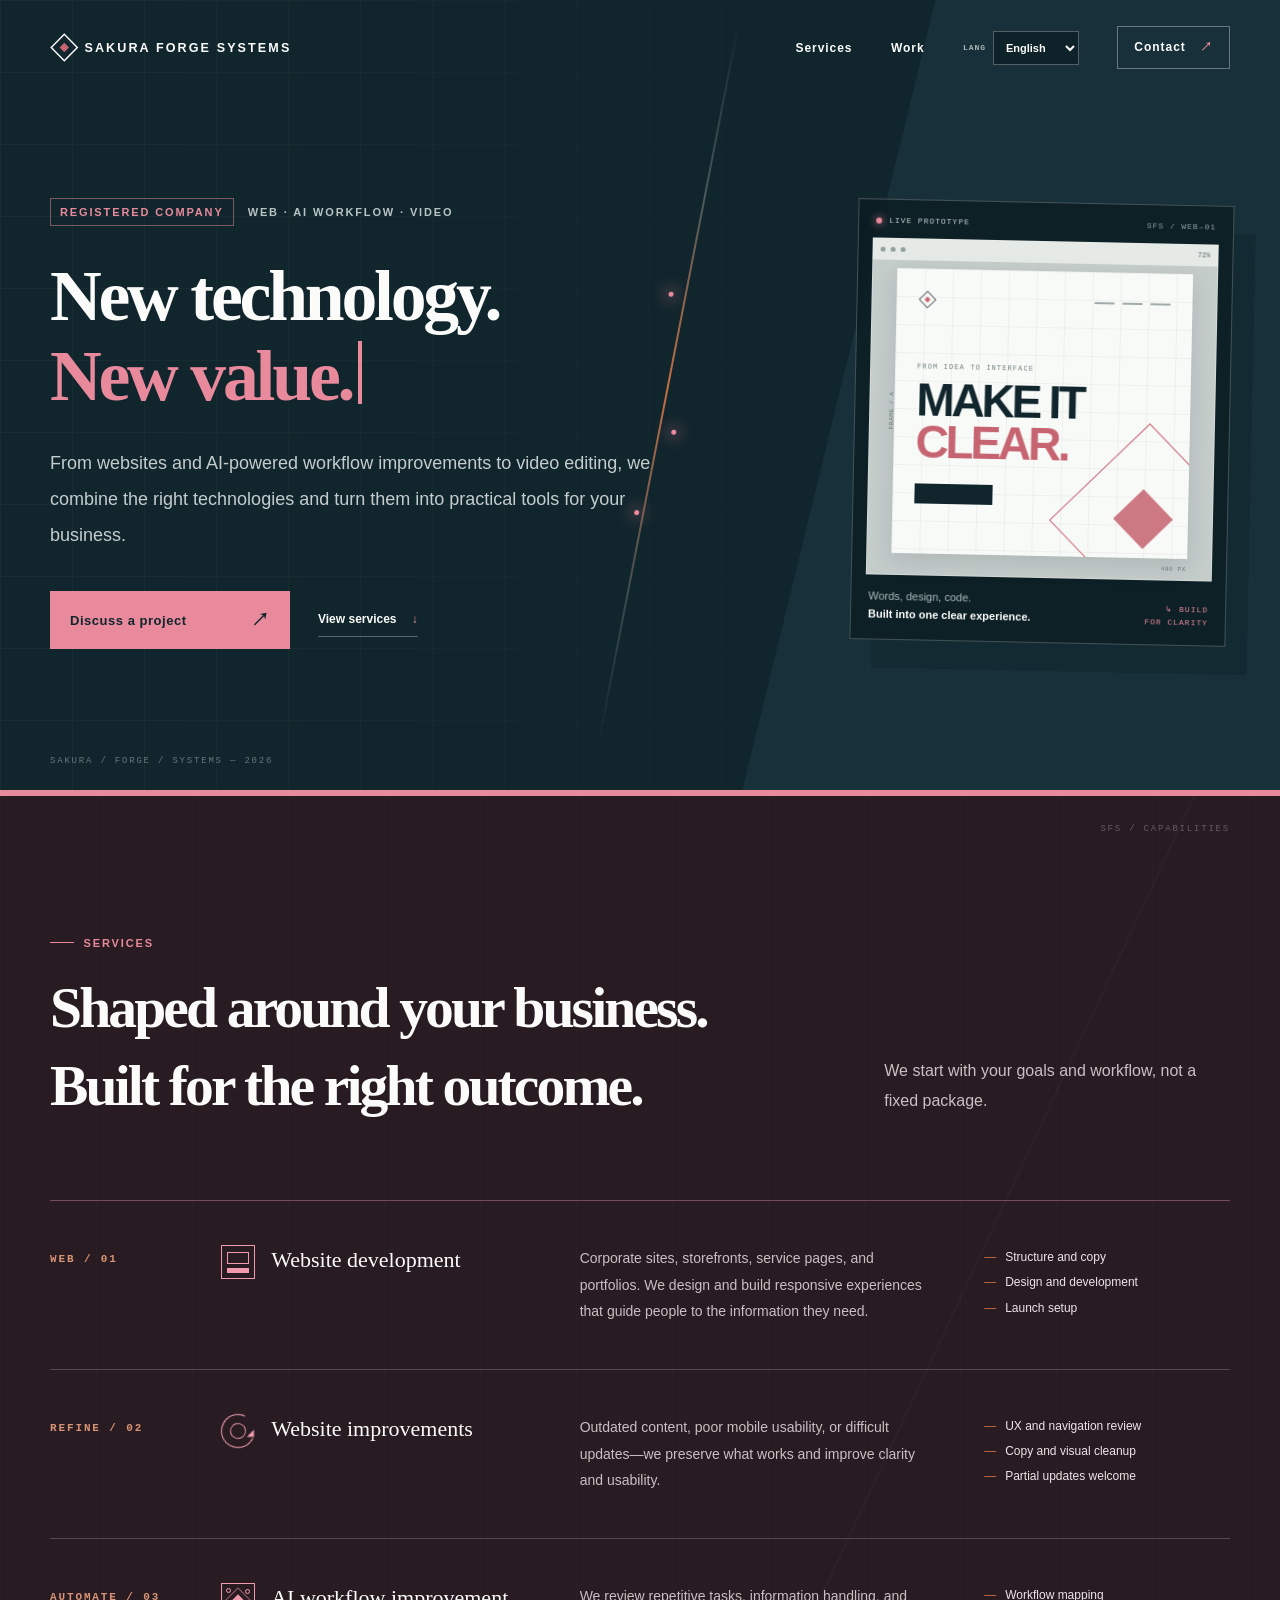
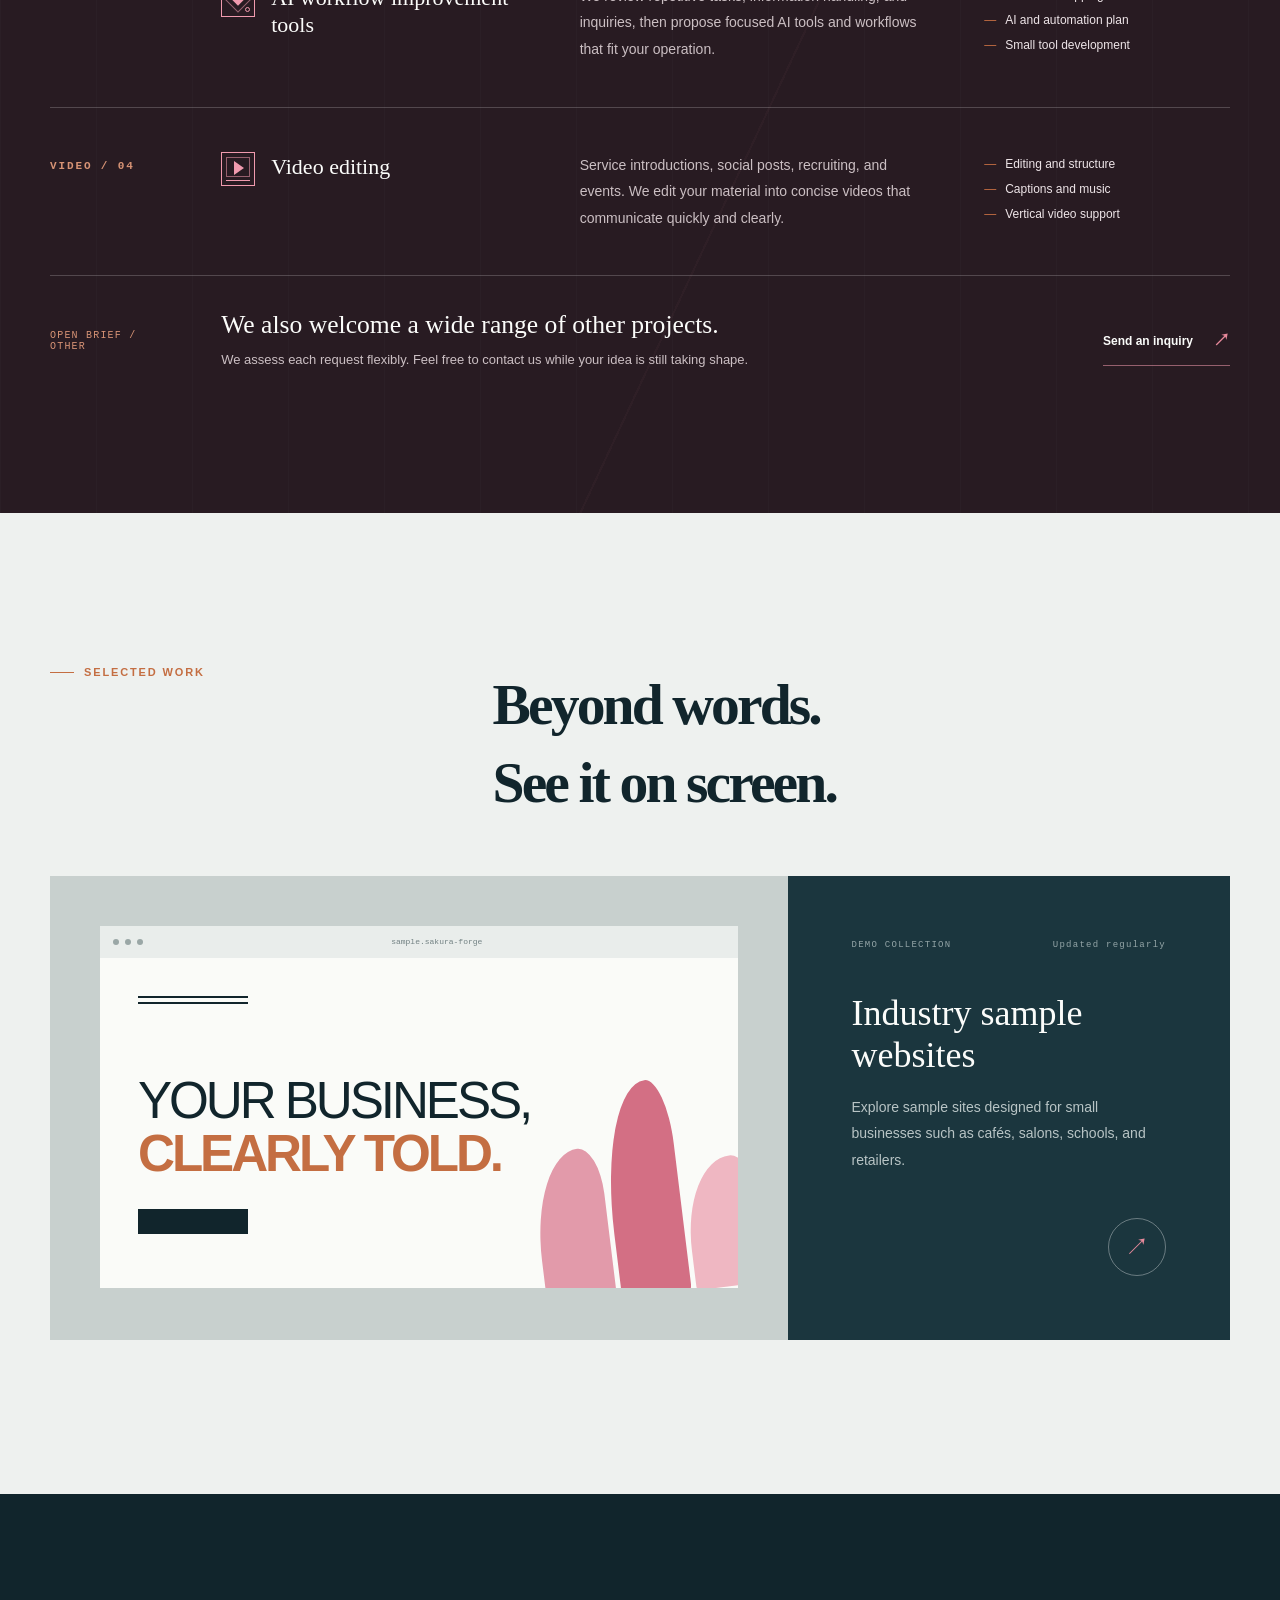
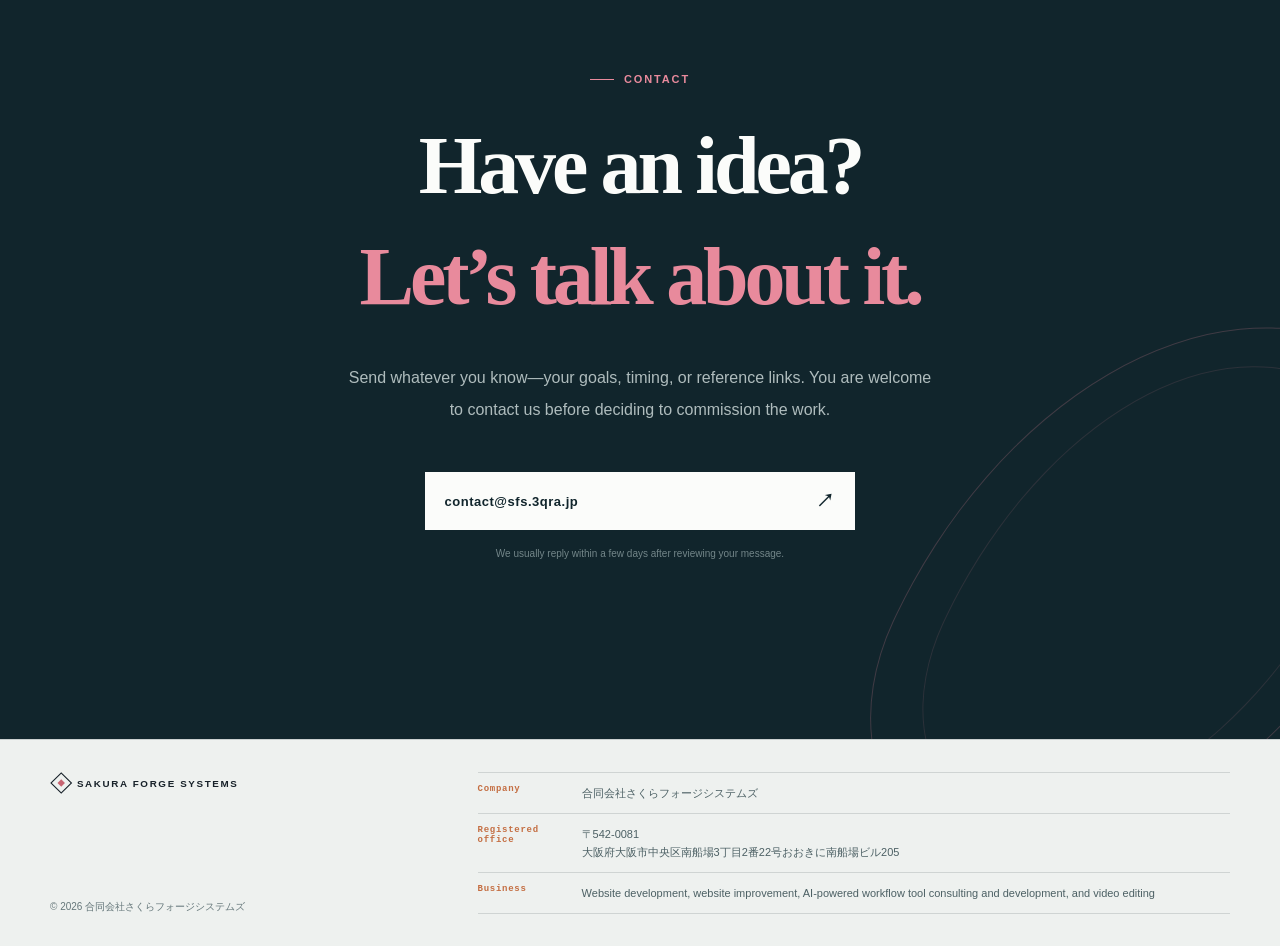
==== commit a4226678: "Update company status and add structured data for SEO - Changed company status from "開業準備中" to "法人" " ====
--- a/index.html
+++ b/index.html
@@ -13,6 +13,25 @@
   <link rel="canonical" href="https://sfs.3qra.jp/">
   <link rel="icon" href="./assets/logo/sfs-mark-dark.svg" type="image/svg+xml">
   <link rel="stylesheet" href="./styles.css">
+  <script type="application/ld+json">
+    {
+      "@context": "https://schema.org",
+      "@type": "Organization",
+      "name": "合同会社さくらフォージシステムズ",
+      "alternateName": "Sakura Forge Systems",
+      "url": "https://sfs.3qra.jp/",
+      "email": "contact@sfs.3qra.jp",
+      "address": {
+        "@type": "PostalAddress",
+        "postalCode": "542-0081",
+        "addressRegion": "大阪府",
+        "addressLocality": "大阪市中央区",
+        "streetAddress": "南船場3丁目2番22号おおきに南船場ビル205",
+        "addressCountry": "JP"
+      },
+      "description": "Webサイト制作、既存サイト改善、AIを活用した業務改善ツールの提案・開発、動画編集"
+    }
+  </script>
 </head>
 <body>
   <a class="skip-link" href="#main" data-i18n="skip">本文へ移動</a>
@@ -49,7 +68,7 @@
       <div class="forge-line" aria-hidden="true"><span></span></div>
 
       <div class="hero-copy">
-        <p class="eyebrow"><span class="eyebrow-status" data-i18n="hero_status">開業準備中</span> <span data-i18n="hero_scope">Web制作・AI業務改善・動画編集</span></p>
+        <p class="eyebrow"><span class="eyebrow-status" data-i18n="hero_status">法人</span> <span data-i18n="hero_scope">Web制作・AI業務改善・動画編集</span></p>
         <h1 aria-label="新しい技術で、価値を創出。" data-i18n-aria-label="hero_title_aria"><span data-i18n="hero_title_top">新しい技術で、</span><br><em class="type-text" data-type="価値を創出。" data-i18n="hero_title_typed" data-i18n-data-type="hero_title_typed" aria-hidden="true">価値を創出。</em></h1>
         <p class="hero-lead" data-i18n="hero_lead">サイト制作からAIを使った業務改善、動画編集まで。目的に合わせて必要な技術を組み合わせ、日々の仕事で使える形へ仕上げます。</p>
         <div class="hero-actions">
@@ -162,12 +181,18 @@
 
   <footer class="footer">
     <div class="footer-inner section-shell">
-      <a class="brand footer-brand" href="#top">
-        <img src="./assets/logo/sfs-logo-horizontal-dark.svg" alt="Sakura Forge Systems" width="360" height="32">
-      </a>
-      <div class="footer-meta">
-        <div class="footer-status"><span class="status-dot"></span> <span data-i18n="footer_status">開業・法人設立準備中</span></div>
-        <p>© 2026 Sakura Forge Systems</p>
+      <div class="footer-identity">
+        <a class="brand footer-brand" href="#top">
+          <img src="./assets/logo/sfs-logo-horizontal-dark.svg" alt="Sakura Forge Systems" width="360" height="32">
+        </a>
+        <p>© 2026 合同会社さくらフォージシステムズ</p>
+      </div>
+      <div class="company-profile" aria-label="会社情報" data-i18n-aria-label="company_info_aria">
+        <dl>
+          <div><dt data-i18n="company_name_label">会社名</dt><dd lang="ja">合同会社さくらフォージシステムズ</dd></div>
+          <div><dt data-i18n="company_address_label">本店所在地</dt><dd lang="ja">〒542-0081<br>大阪府大阪市中央区南船場3丁目2番22号おおきに南船場ビル205</dd></div>
+          <div><dt data-i18n="company_business_label">事業内容</dt><dd data-i18n="company_business">Webサイト制作、既存サイト改善、AIを活用した業務改善ツールの提案・開発、動画編集</dd></div>
+        </dl>
       </div>
     </div>
   </footer>
--- a/styles.css
+++ b/styles.css
@@ -259,13 +259,15 @@
 .contact-petal::after { content: ""; position: absolute; inset: 45px; border: 1px solid rgba(232,138,156,.12); border-radius: inherit; }
 
 .footer { width: 100%; color: var(--ink); background: var(--steel); border-top: 1px solid rgba(17,37,44,.16); }
-.footer-inner { display: flex; align-items: center; justify-content: space-between; gap: 36px; min-height: 92px; padding-block: 24px; font-size: 10px; }
+.footer-inner { display: grid; grid-template-columns: minmax(220px, .62fr) minmax(0, 1.38fr); gap: clamp(36px, 7vw, 92px); padding-block: 32px; font-size: 10px; }
+.footer-identity { display: flex; align-items: flex-start; justify-content: space-between; flex-direction: column; gap: 28px; }
 .footer-brand img { width: min(240px, 42vw); }
-.footer-meta { display: flex; align-items: center; justify-content: flex-end; gap: clamp(18px, 3vw, 36px); min-width: 0; }
-.footer-status { display: inline-flex; align-items: center; color: #52666a; line-height: 1.5; }
-.footer-status .status-dot { display: inline-block; width: 6px; height: 6px; margin-right: 6px; border-radius: 50%; background: var(--copper); }
-.footer-status [data-i18n] { min-width: 0; }
-.footer p { margin: 0; color: #65777a; white-space: nowrap; }
+.footer-identity > p { margin: 0; color: #65777a; line-height: 1.5; }
+.company-profile dl { margin: 0; }
+.company-profile dl > div { display: grid; grid-template-columns: 84px 1fr; gap: 20px; padding: 11px 0; border-top: 1px solid rgba(17,37,44,.14); }
+.company-profile dl > div:last-child { border-bottom: 1px solid rgba(17,37,44,.14); }
+.company-profile dt { color: var(--copper); font-family: monospace; font-size: 9px; font-weight: 700; letter-spacing: .08em; }
+.company-profile dd { margin: 0; color: #4c6064; font-size: 11px; line-height: 1.65; }
 
 @keyframes ember { 0%, 100% { opacity: .2; transform: translate(0, 8px); } 50% { opacity: 1; transform: translate(8px, -16px); } }
 @keyframes pulse { 0%, 100% { opacity: .4; } 50% { opacity: 1; } }
@@ -344,8 +346,9 @@
   .mock-body { min-height: 250px; padding: 25px; }
   .mock-nav { margin-bottom: 50px; }
   .mock-photo span { width: 45px; }
-  .footer-inner { align-items: flex-start; flex-direction: column; gap: 16px; min-height: 0; padding-block: 22px; }
-  .footer-meta { align-items: flex-start; flex-direction: column; gap: 7px; }
+  .footer-inner { grid-template-columns: 1fr; gap: 24px; padding-block: 26px; }
+  .footer-identity { gap: 14px; }
+  .company-profile dl > div { grid-template-columns: 76px 1fr; gap: 14px; }
 }
 
 @media (prefers-reduced-motion: reduce) {
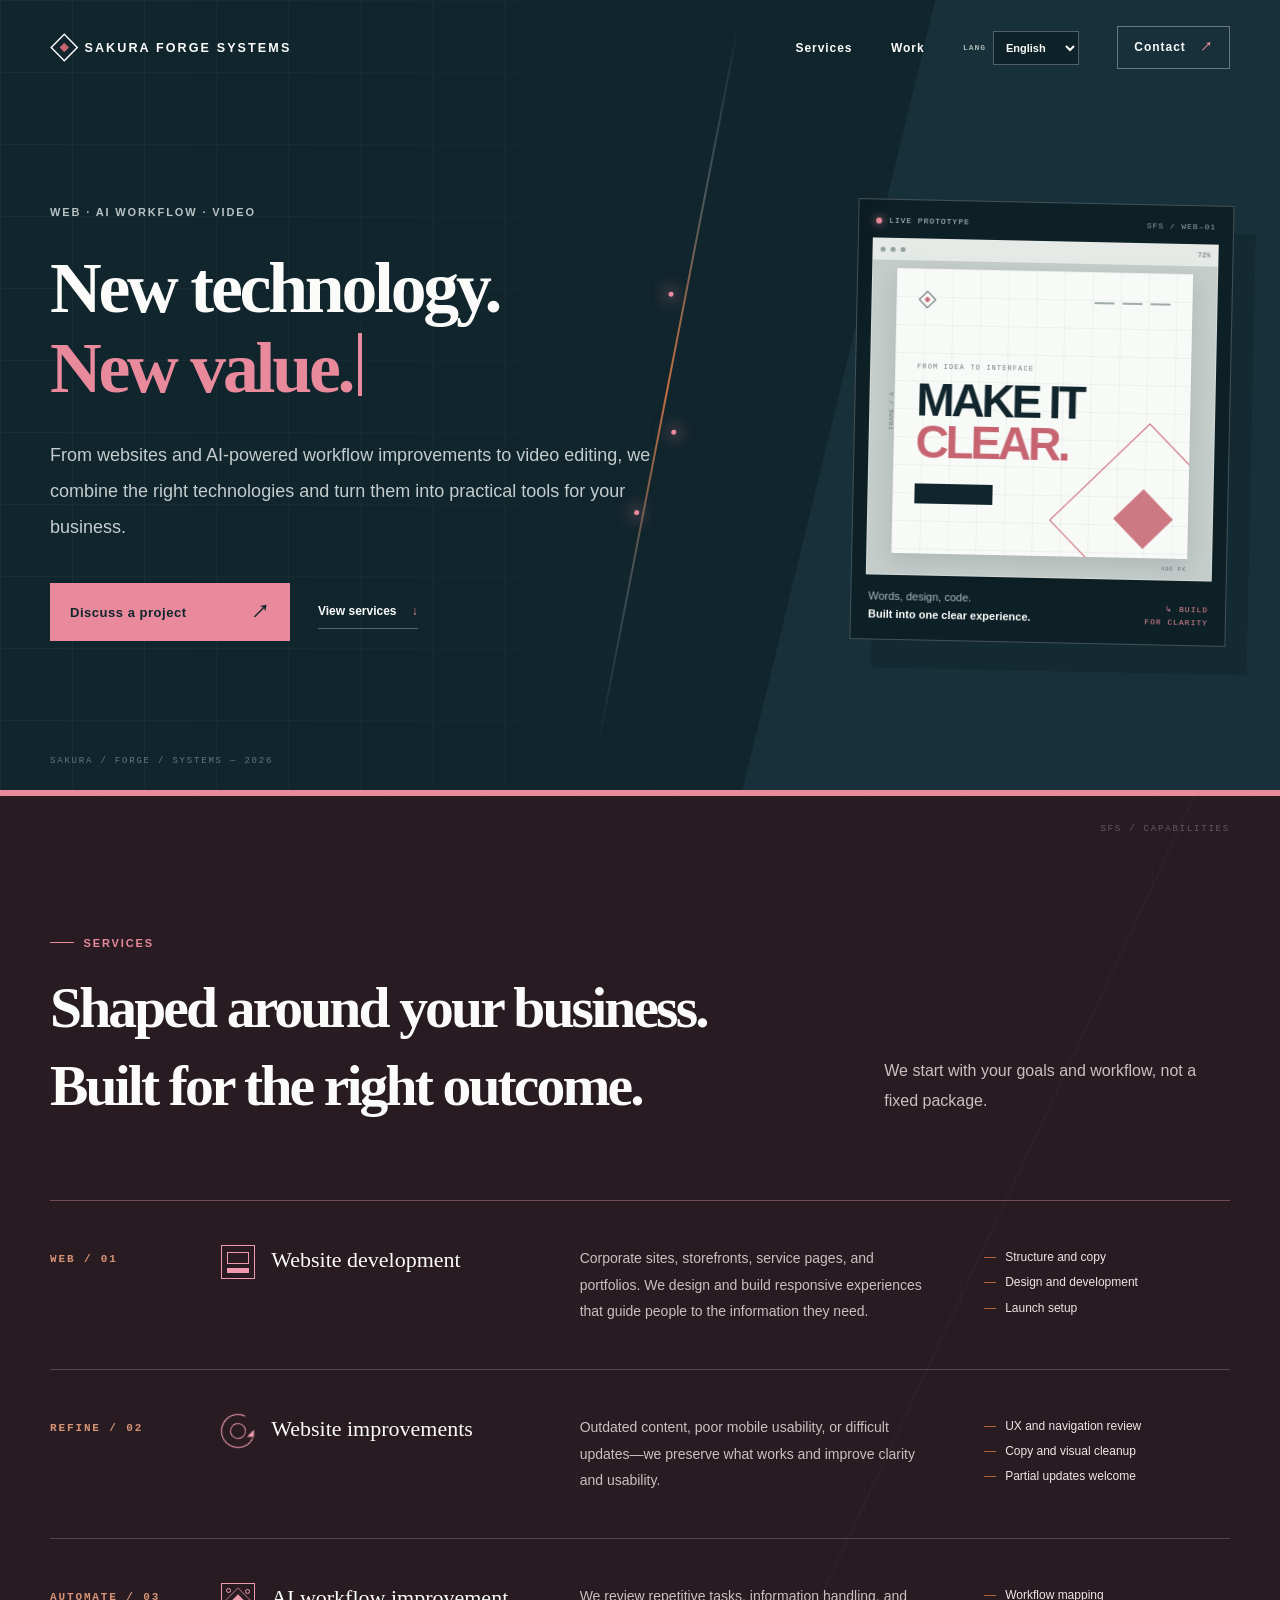
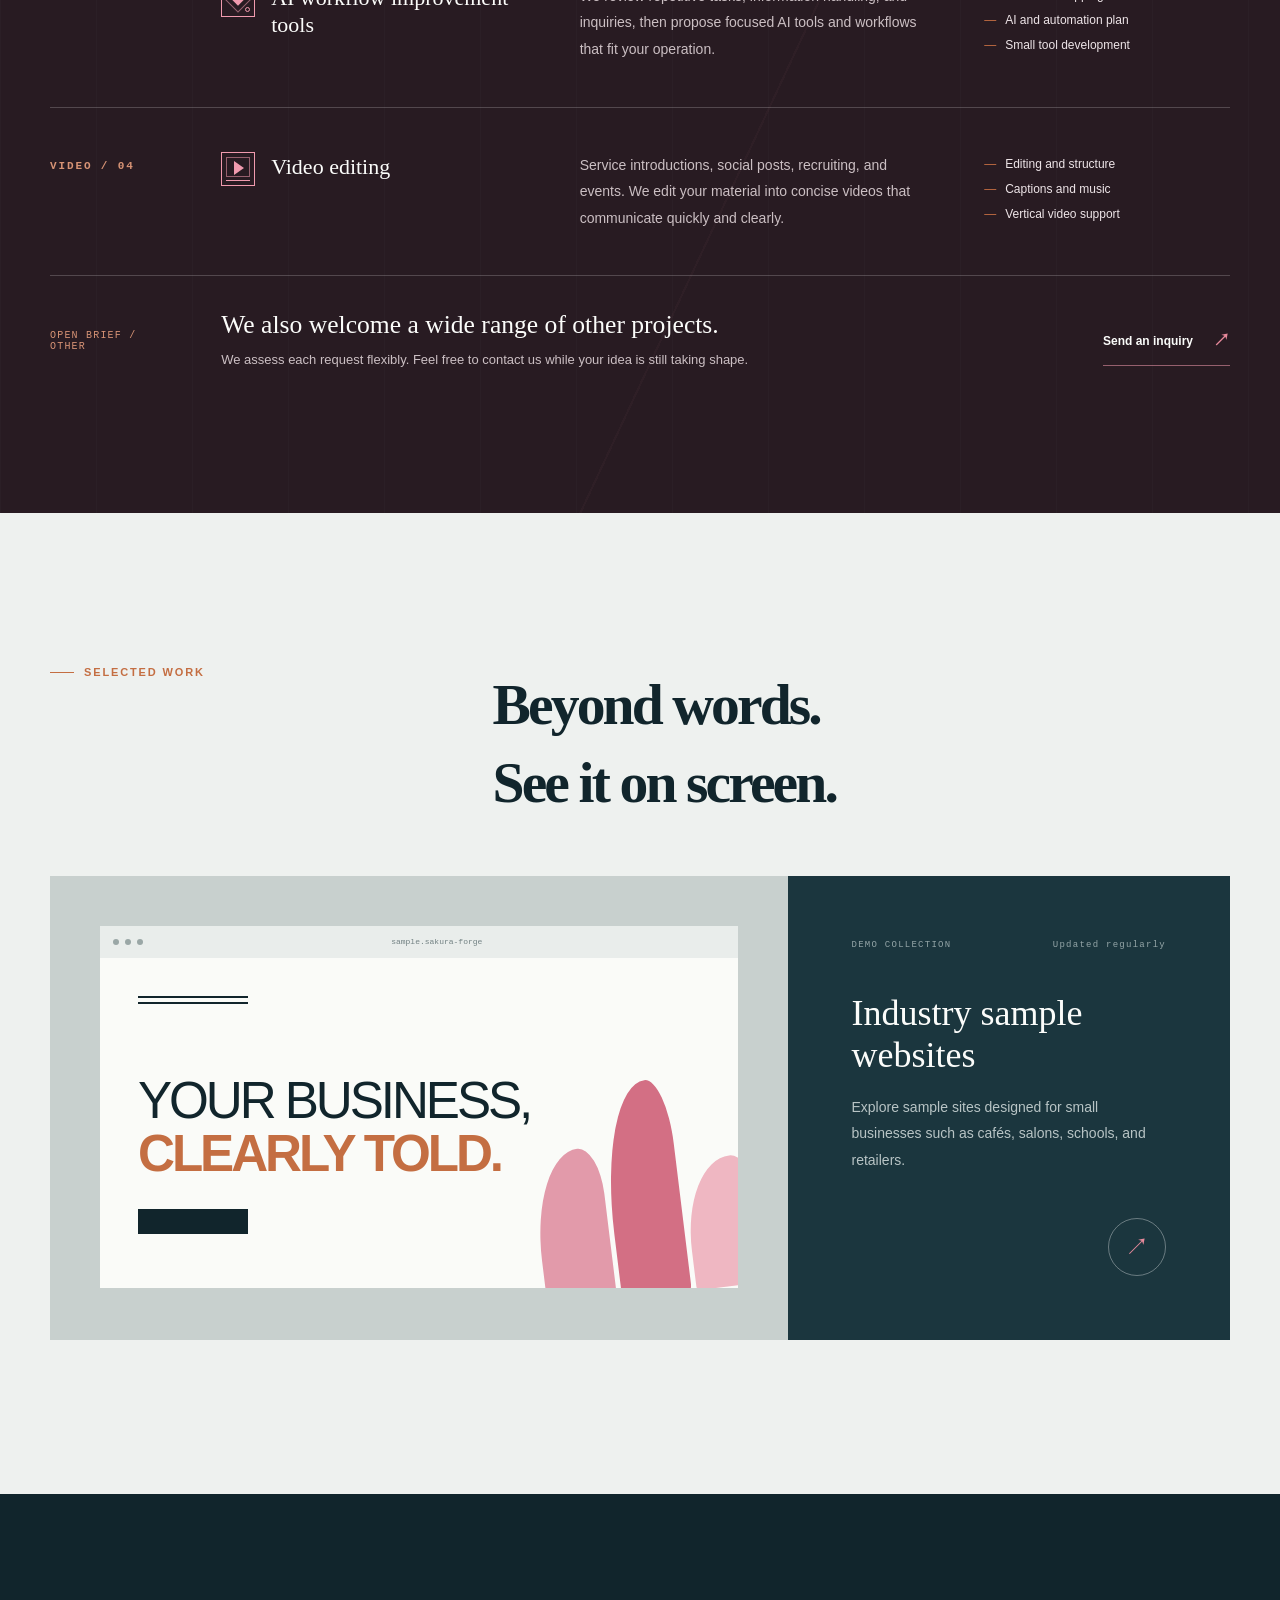
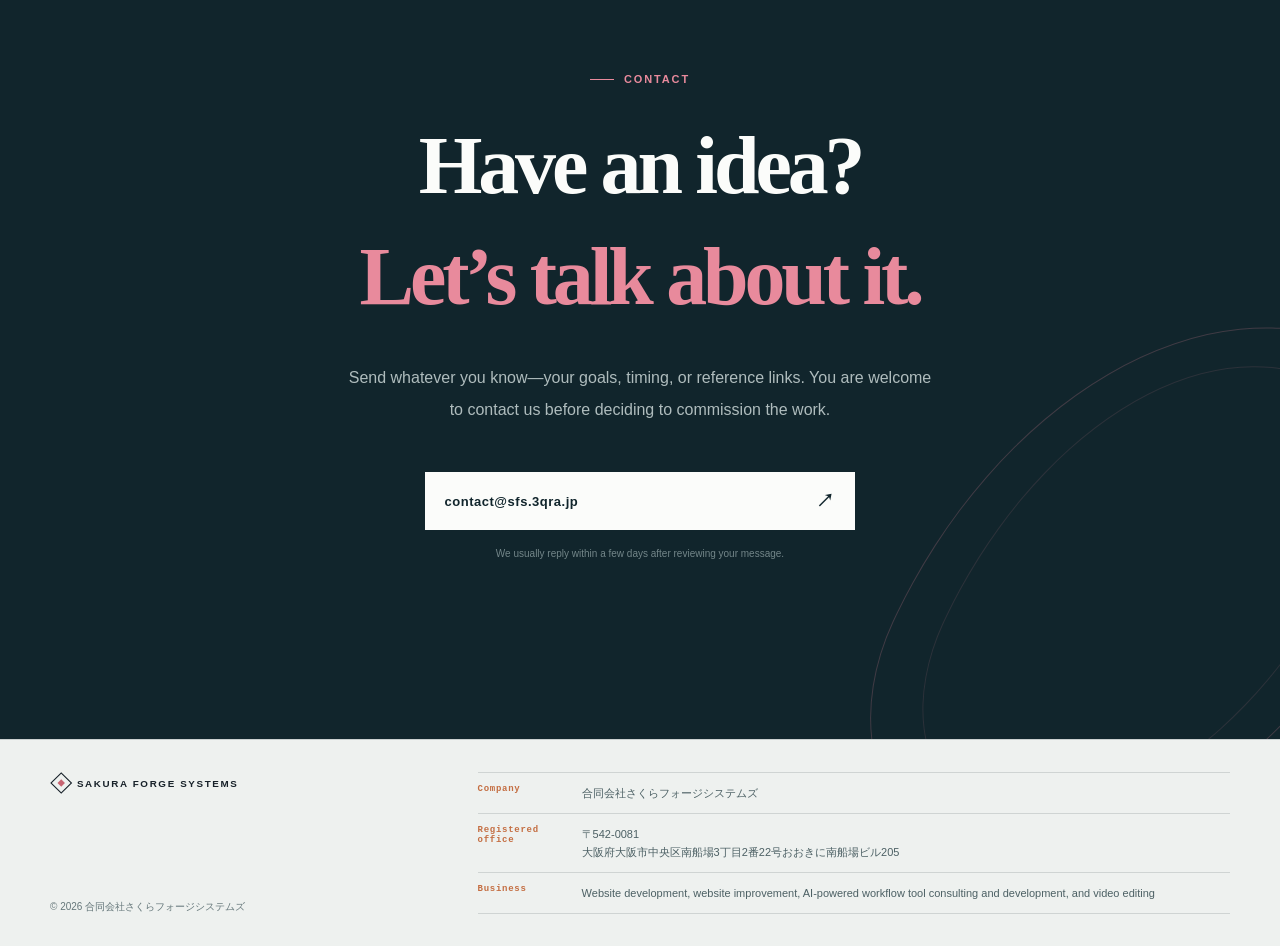
==== commit 382e5a4d: "Add retail and salon mockup assets and HTML structure - Added images for retail shop: ceramics, exte" ====
--- a/index.html
+++ b/index.html
@@ -68,7 +68,7 @@
       <div class="forge-line" aria-hidden="true"><span></span></div>
 
       <div class="hero-copy">
-        <p class="eyebrow"><span class="eyebrow-status" data-i18n="hero_status">法人</span> <span data-i18n="hero_scope">Web制作・AI業務改善・動画編集</span></p>
+        <p class="eyebrow" data-i18n="hero_scope">Web制作・AI業務改善・動画編集</p>
         <h1 aria-label="新しい技術で、価値を創出。" data-i18n-aria-label="hero_title_aria"><span data-i18n="hero_title_top">新しい技術で、</span><br><em class="type-text" data-type="価値を創出。" data-i18n="hero_title_typed" data-i18n-data-type="hero_title_typed" aria-hidden="true">価値を創出。</em></h1>
         <p class="hero-lead" data-i18n="hero_lead">サイト制作からAIを使った業務改善、動画編集まで。目的に合わせて必要な技術を組み合わせ、日々の仕事で使える形へ仕上げます。</p>
         <div class="hero-actions">
@@ -148,7 +148,7 @@
         <p class="section-tag" data-i18n="work_tag">制作見本</p>
         <h2 id="work-title"><span data-i18n="work_title_top">言葉だけでなく、</span><br><span data-i18n="work_title_bottom">実際の画面で。</span></h2>
       </div>
-      <a class="work-card" href="https://github.com/Sakura-Forge-Systems/Sakura-Forge-Samples" target="_blank" rel="noreferrer">
+      <a class="work-card" href="./samples/">
         <div class="browser-mockup" aria-hidden="true">
           <div class="browser-bar"><i></i><i></i><i></i><span>sample.sakura-forge</span></div>
           <div class="mock-body">
--- a/styles.css
+++ b/styles.css
@@ -102,7 +102,6 @@
 .hero-copy { opacity: var(--hero-copy-opacity, 1); transform: translate3d(0, var(--hero-copy-shift, 0), 0); will-change: opacity, transform; }
 .eyebrow, .section-tag, .service-code { margin: 0; font-size: 11px; font-weight: 800; letter-spacing: .17em; text-transform: uppercase; }
 .eyebrow { display: flex; align-items: center; gap: 14px; color: #b8c3c4; }
-.eyebrow-status { padding: 7px 9px; color: var(--sakura); border: 1px solid rgba(232,138,156,.5); }
 .hero h1 { margin: 30px 0 28px; font-family: var(--display); font-size: clamp(52px, 7vw, 94px); font-weight: 600; line-height: 1.12; letter-spacing: -.07em; }
 .hero h1 em { color: var(--sakura); font-style: normal; }
 .type-text { display: inline-block; min-width: 6.6em; }
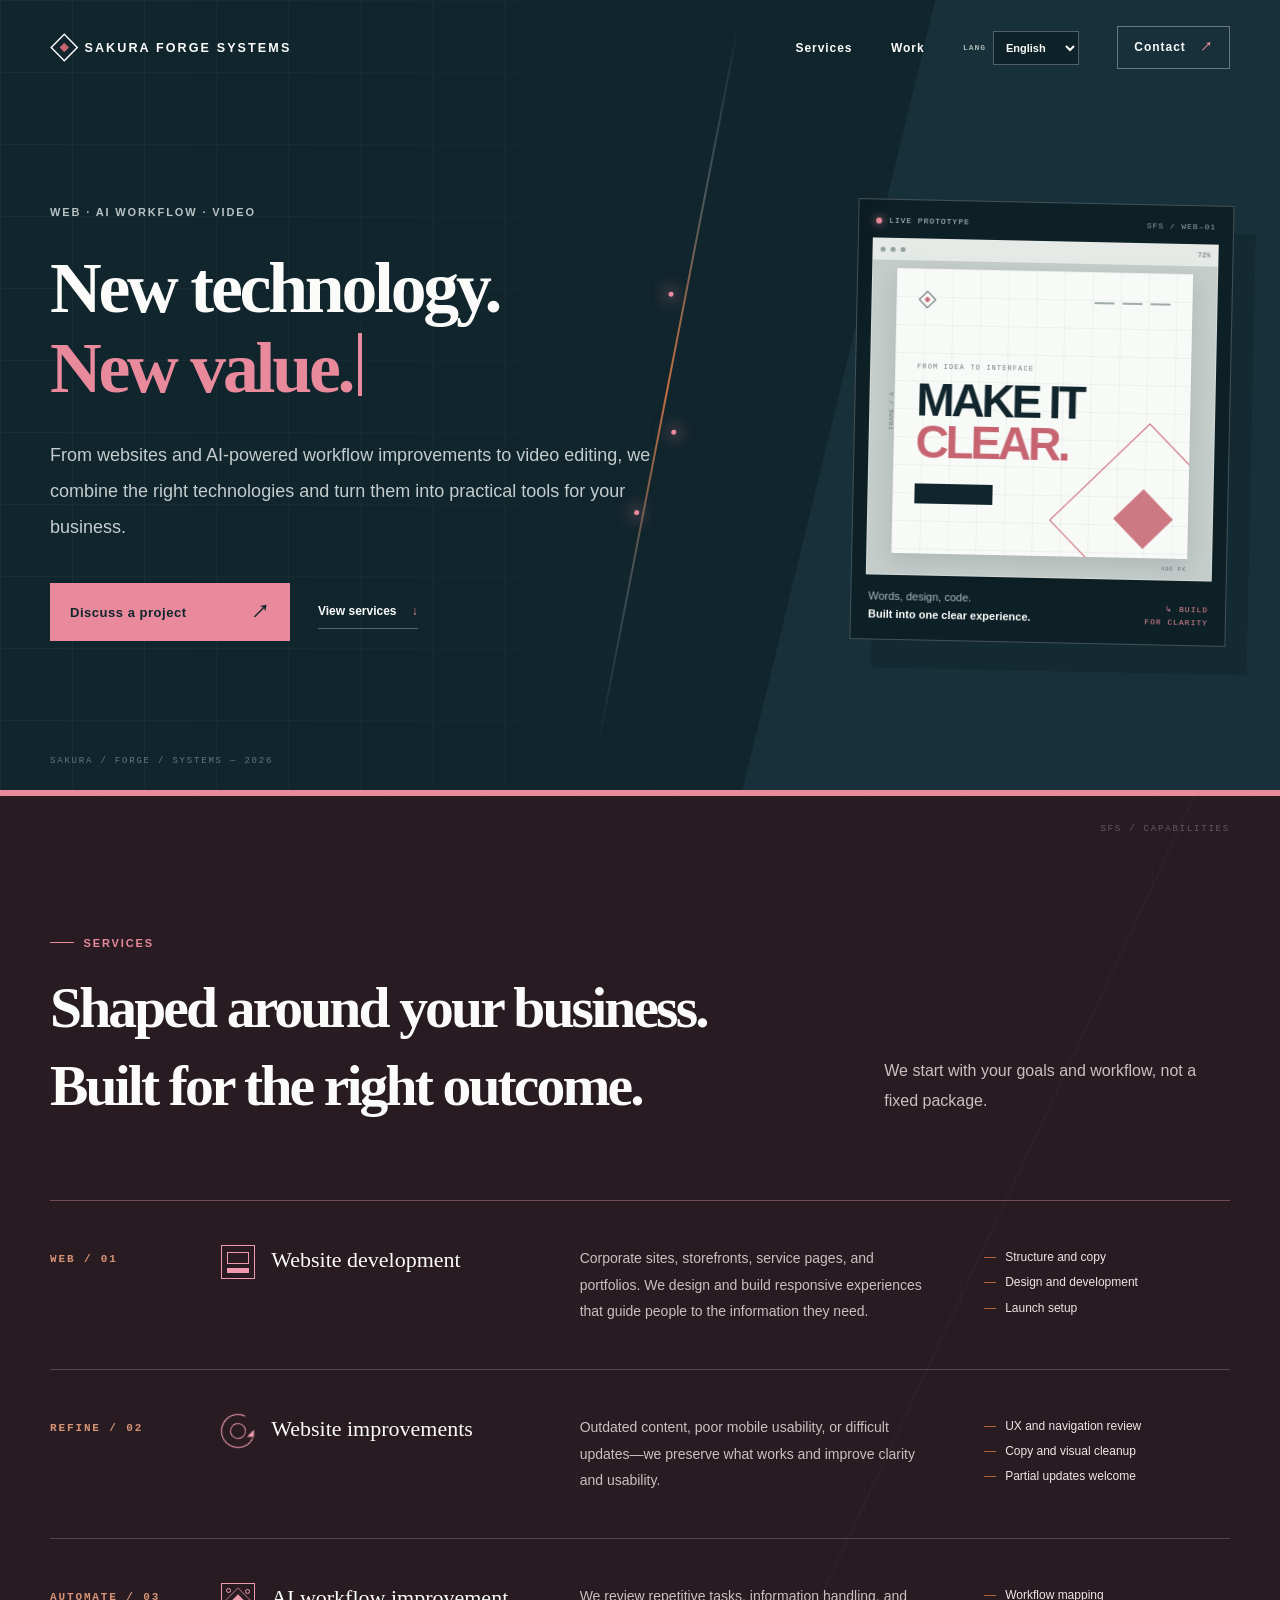
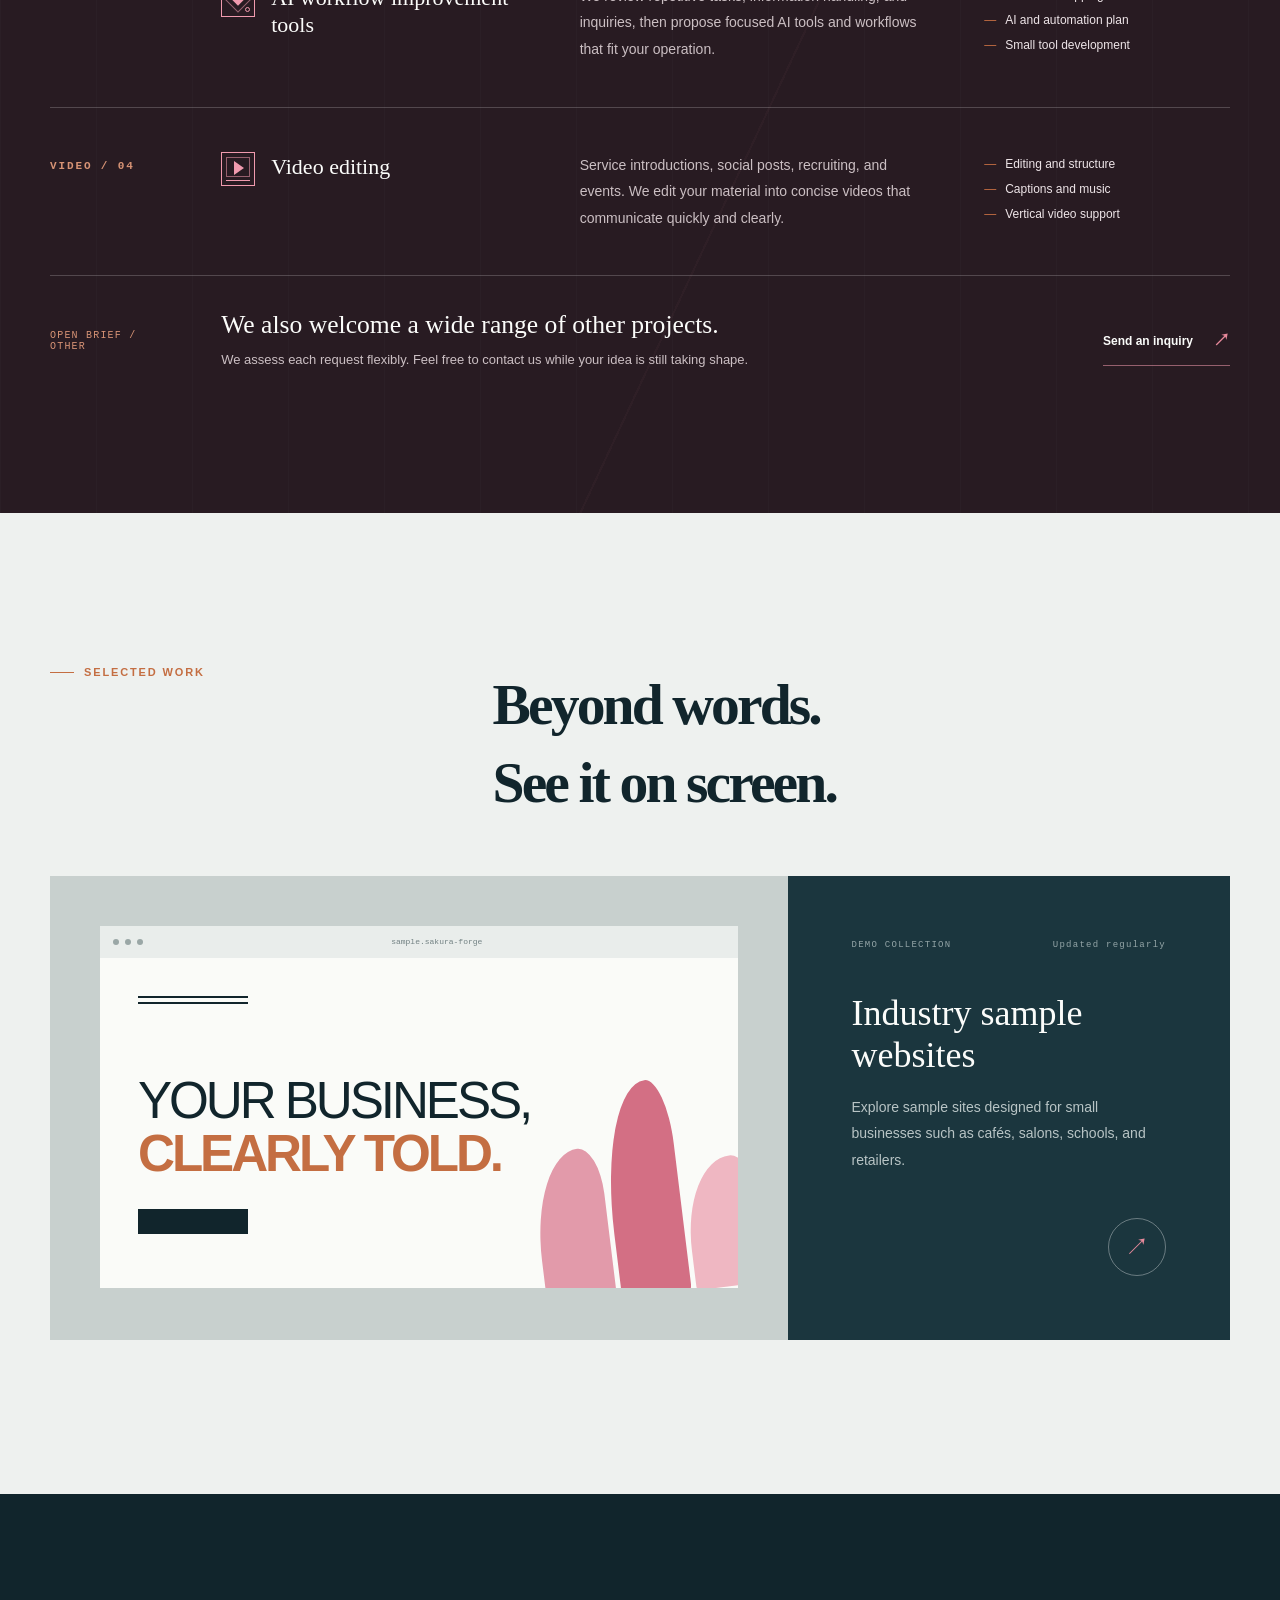
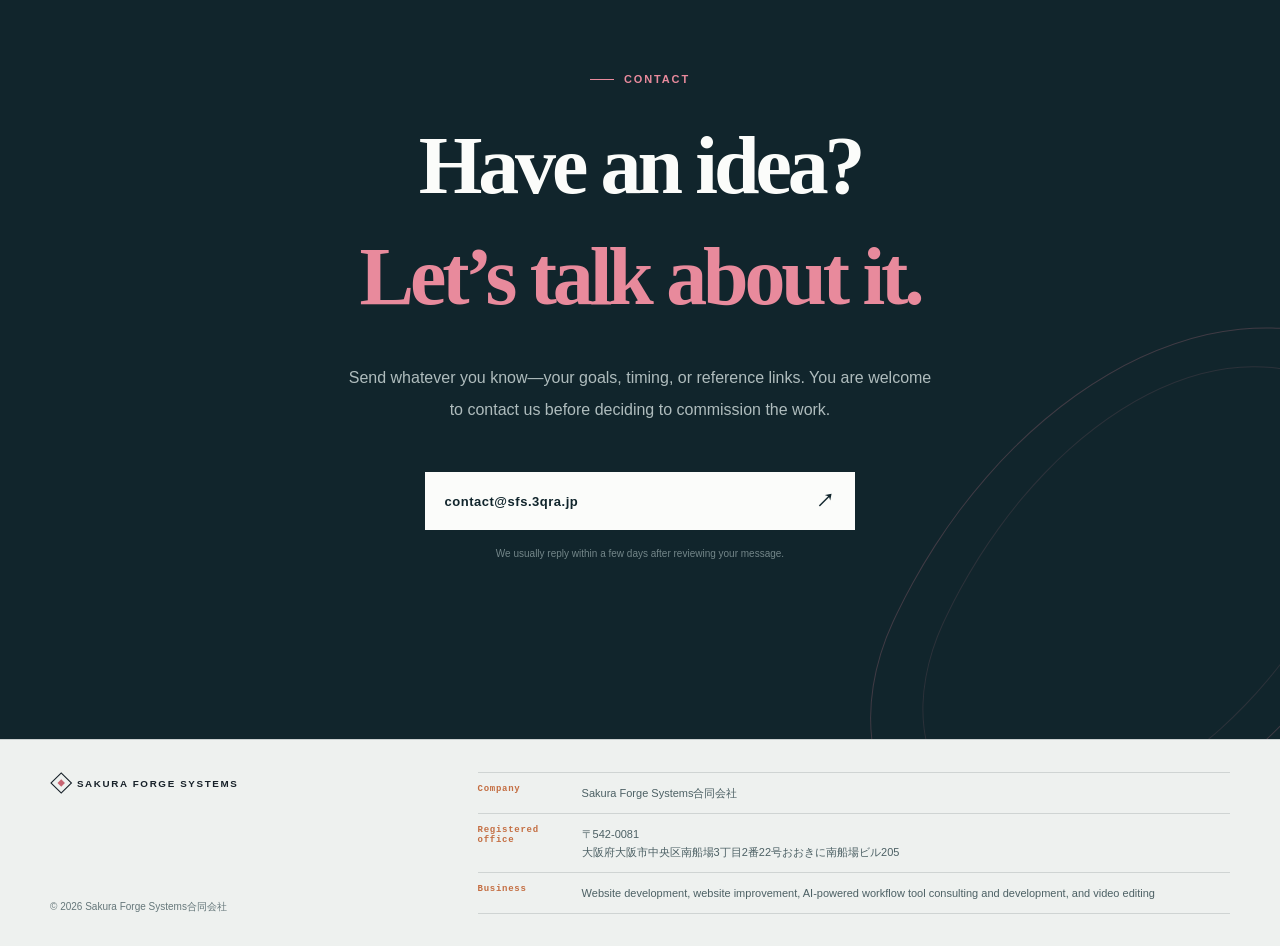
==== commit bdb78be6: "Fix company name display text Co-authored-by: 3qra <166722780+3qra@users.noreply.github.com>" ====
--- a/index.html
+++ b/index.html
@@ -17,7 +17,7 @@
     {
       "@context": "https://schema.org",
       "@type": "Organization",
-      "name": "合同会社さくらフォージシステムズ",
+      "name": "Sakura Forge Systems合同会社",
       "alternateName": "Sakura Forge Systems",
       "url": "https://sfs.3qra.jp/",
       "email": "contact@sfs.3qra.jp",
@@ -185,11 +185,11 @@
         <a class="brand footer-brand" href="#top">
           <img src="./assets/logo/sfs-logo-horizontal-dark.svg" alt="Sakura Forge Systems" width="360" height="32">
         </a>
-        <p>© 2026 合同会社さくらフォージシステムズ</p>
+        <p>© 2026 Sakura Forge Systems合同会社</p>
       </div>
       <div class="company-profile" aria-label="会社情報" data-i18n-aria-label="company_info_aria">
         <dl>
-          <div><dt data-i18n="company_name_label">会社名</dt><dd lang="ja">合同会社さくらフォージシステムズ</dd></div>
+          <div><dt data-i18n="company_name_label">会社名</dt><dd lang="ja">Sakura Forge Systems合同会社</dd></div>
           <div><dt data-i18n="company_address_label">本店所在地</dt><dd lang="ja">〒542-0081<br>大阪府大阪市中央区南船場3丁目2番22号おおきに南船場ビル205</dd></div>
           <div><dt data-i18n="company_business_label">事業内容</dt><dd data-i18n="company_business">Webサイト制作、既存サイト改善、AIを活用した業務改善ツールの提案・開発、動画編集</dd></div>
         </dl>
